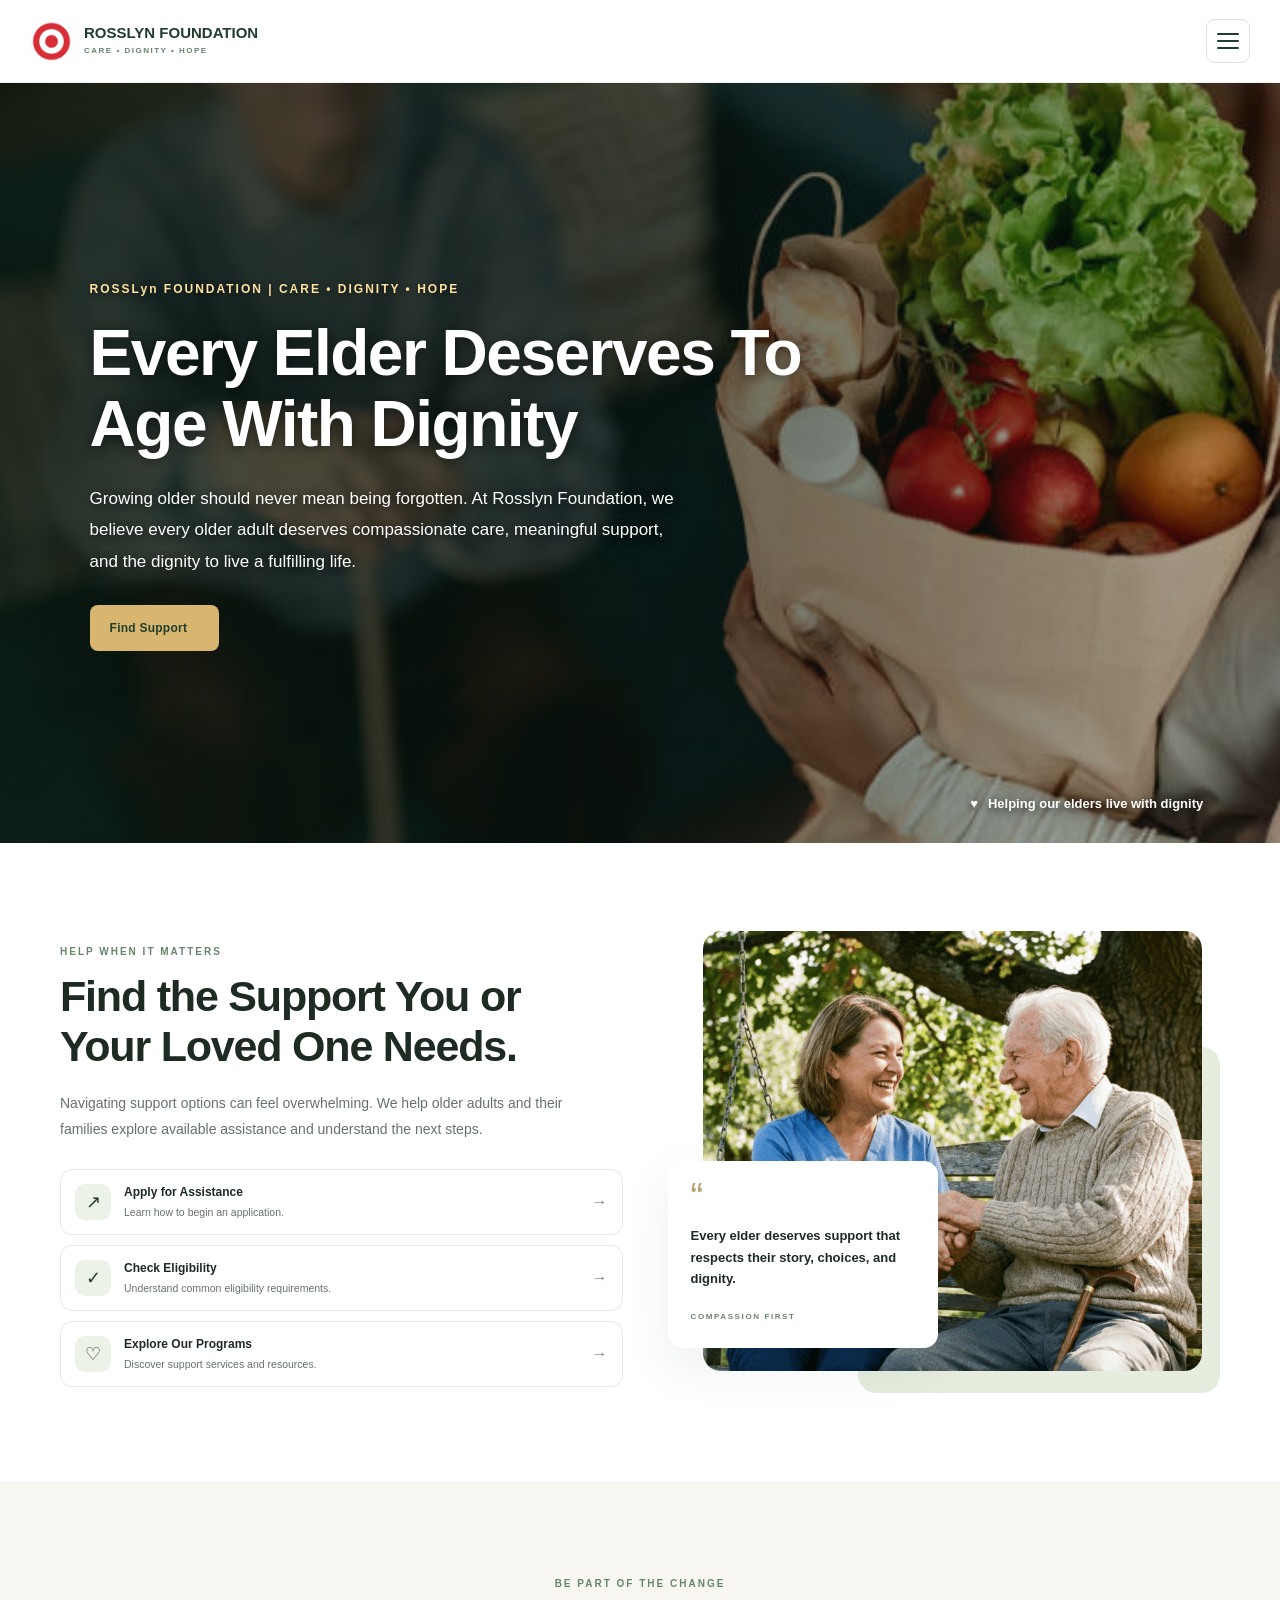
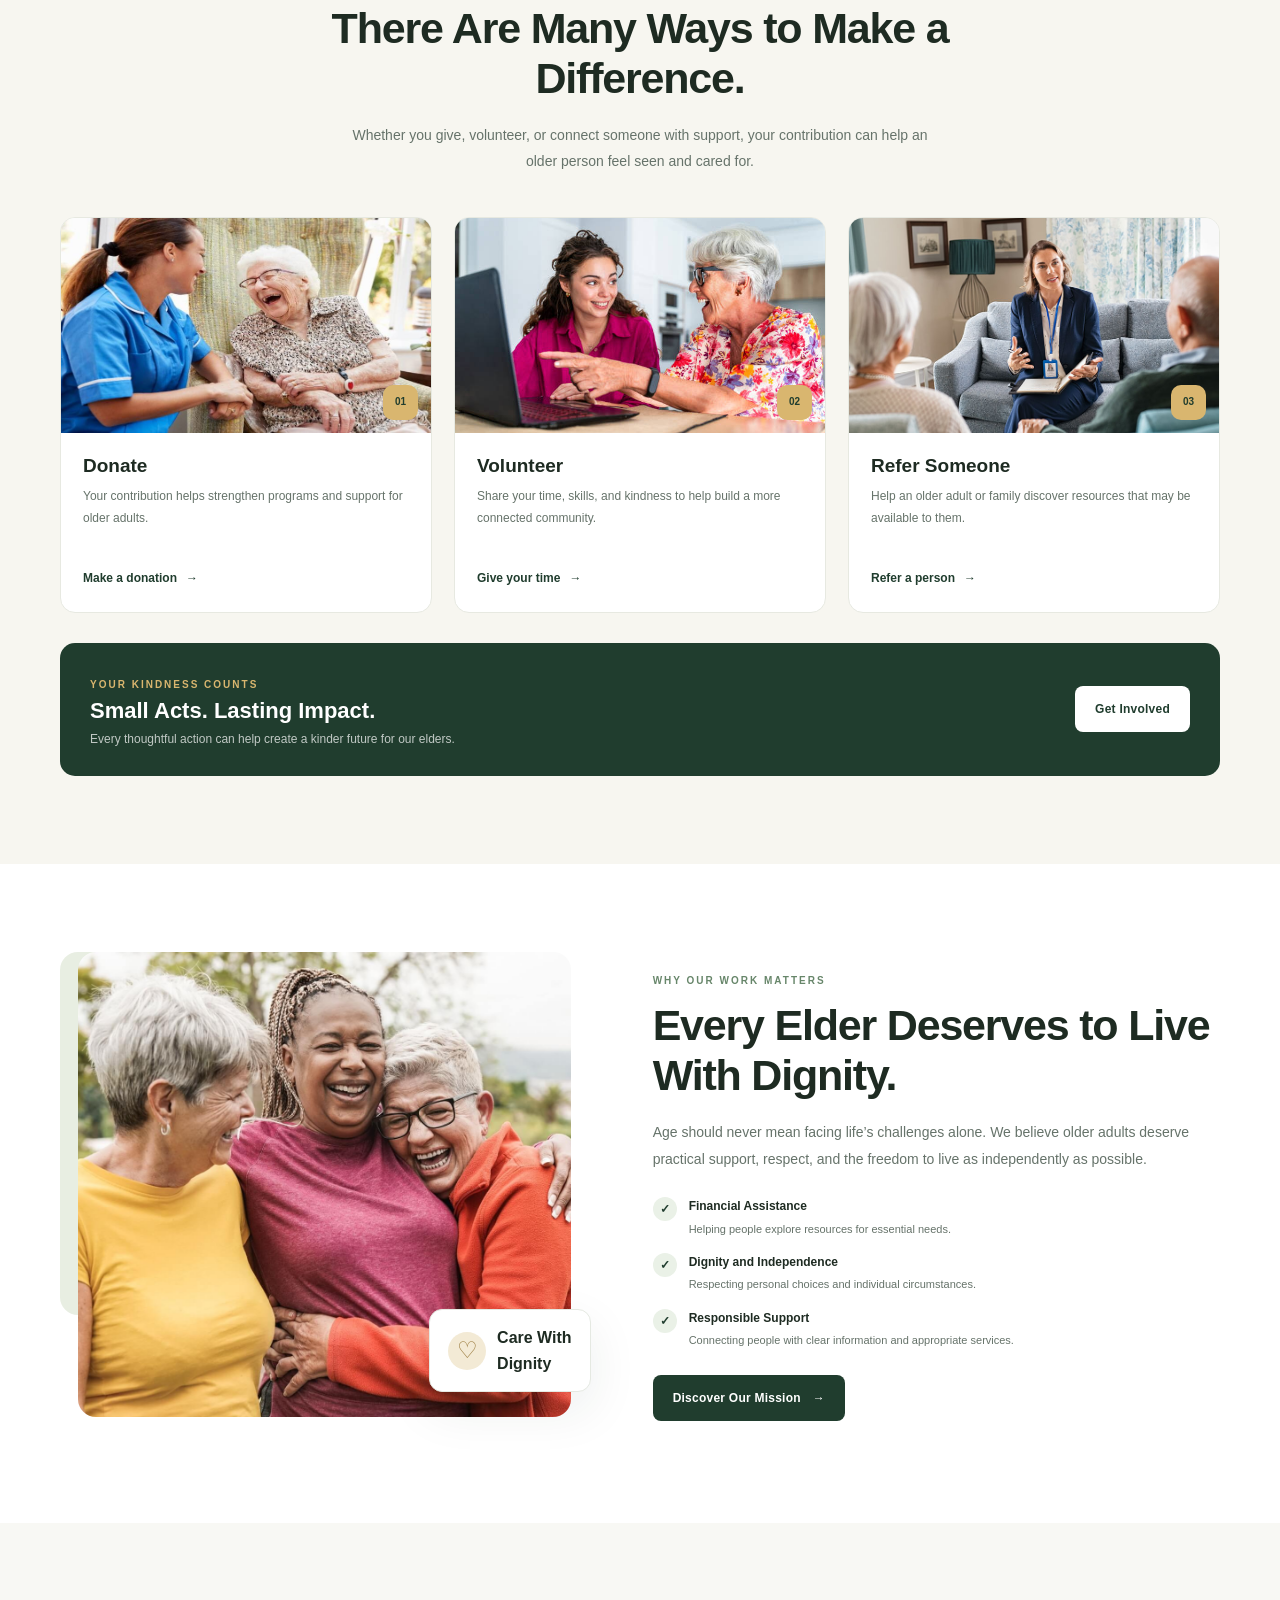
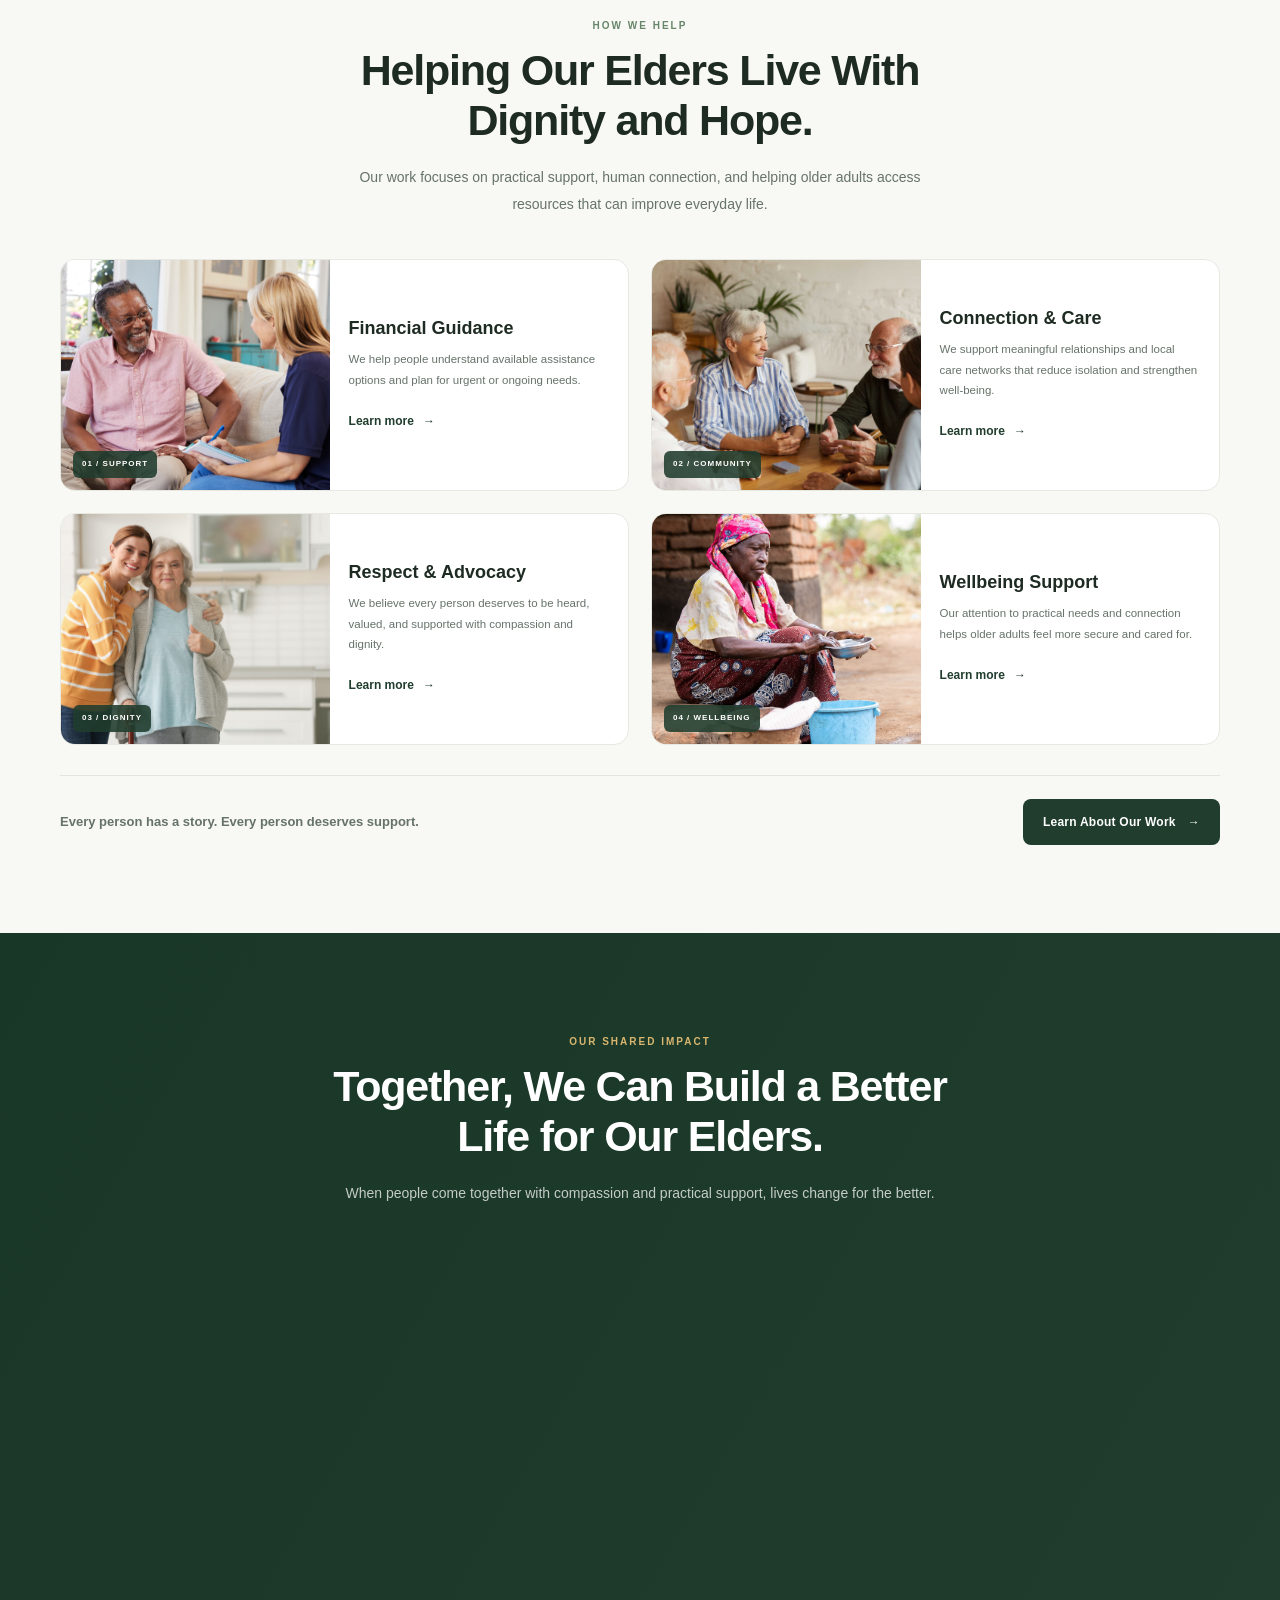
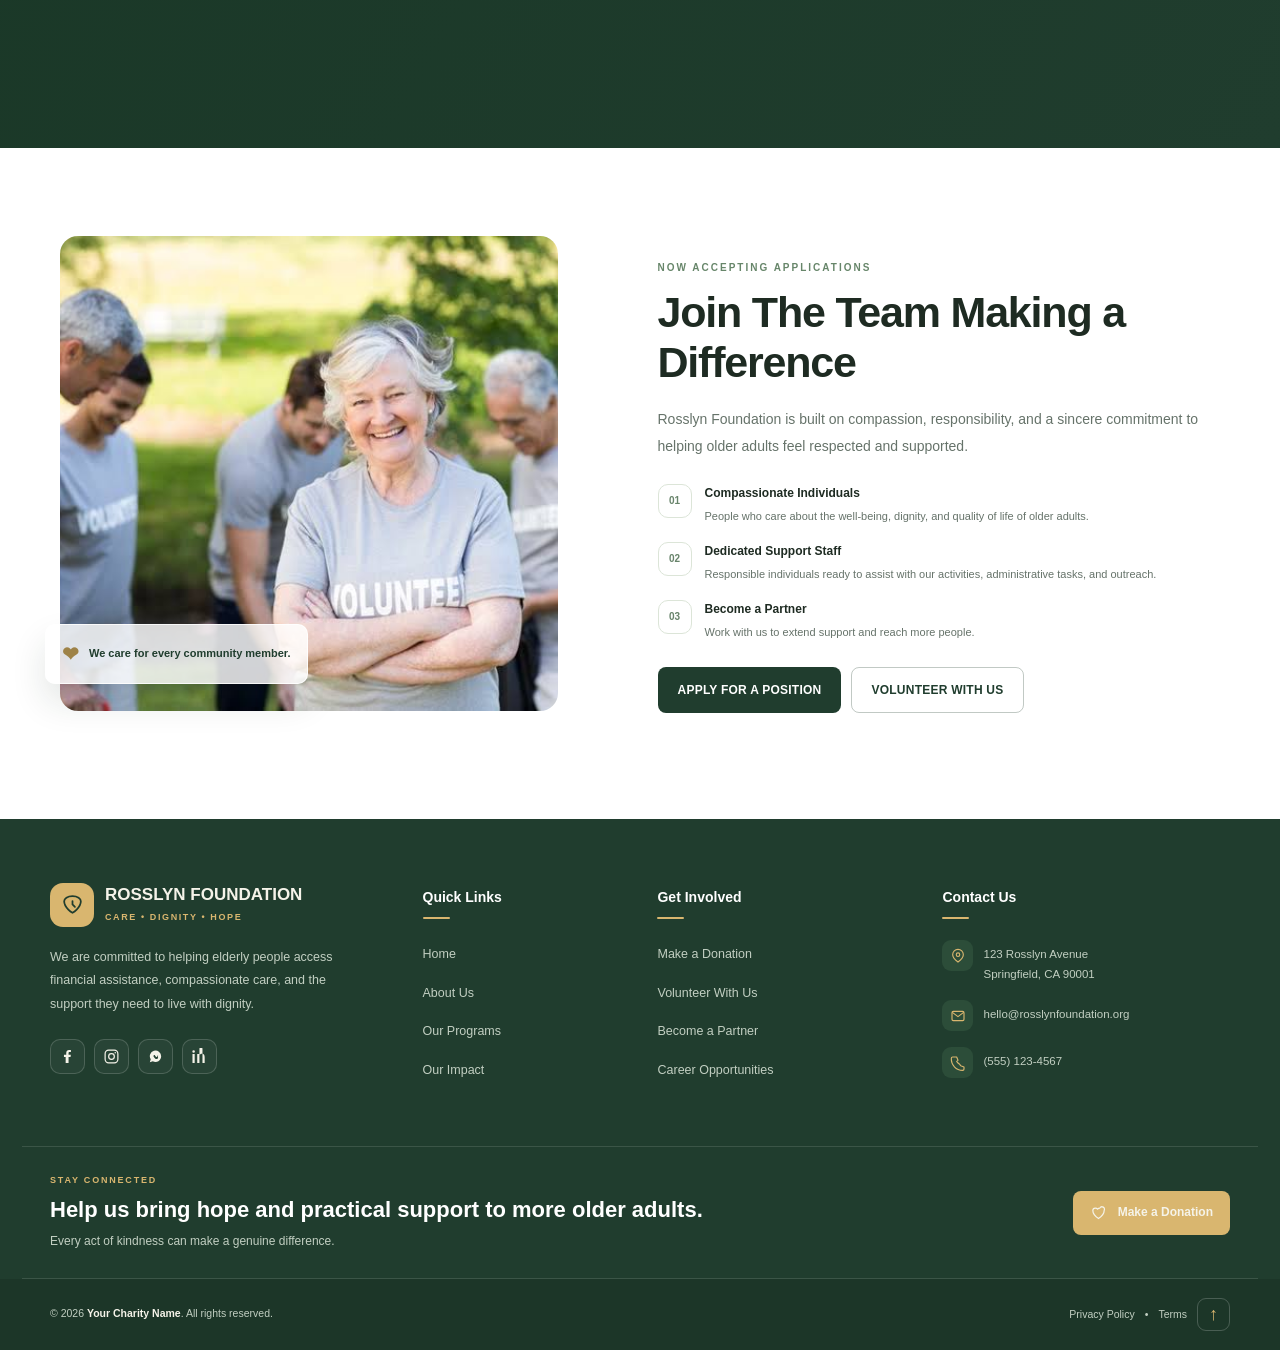
==== index.html @ 2c48cc0c "Fix typo in link to index.html" ====
<!DOCTYPE html>
<html lang="en">
  <head>
    <meta charset="UTF-8" />
    <meta name="viewport" content="width=device-width, initial-scale=1.0" />
    <meta name="description" content="Supporting older adults with financial assistance, compassionate care, and community support." />
    <meta name="theme-color" content="#203d2e" />
    <link rel="stylesheet" href="style.css" />
    <script src="script.js" defer></script>
    <title>Rosslyn Foundation</title>
  </head>
  <body>
    <header class="site-header" id="top">
      <div class="header-top">
        <a class="site-logo" href="#home" data-site-view="home" aria-label="Rosslyn Foundation home">
          <img src="logo.png" alt="" width="46" height="46" />
          <span><strong>ROSSLYN FOUNDATION</strong><small>CARE • DIGNITY • HOPE</small></span>
        </a>

        <button class="menu-toggle" type="button" aria-expanded="false" aria-controls="navigationMenu" aria-label="Open navigation menu">
          <span></span>
          <span></span>
          <span></span>
        </button>

        <nav class="site-nav" id="navigationMenu" aria-label="Main navigation">
          <a href="index.html" data-site-view="home">Home</a>
          <a href="about.html" data-site-view="about">About</a>
          <a href="/programs">Programs</a>
          <a href="/contact">Contact</a>
          <div class="nav-actions">
            <a class="button button--outline" href="/donate.html">Donate</a>
            <a class="button button--primary" href="position.html">APPLY NOW</a>
          </div>
        </nav>
      </div>
    </header>

    <main>
      <div class="site-view site-home-view is-visible" id="home-view">
        <section class="hero" id="home" aria-labelledby="hero-title">
          <div class="hero__overlay"></div>
          <div class="hero__content reveal">
            <span class="eyebrow">ROSSLyn FOUNDATION | CARE • DIGNITY • HOPE</span>
            <h1 id="hero-title">Every Elder Deserves To Age With Dignity</h1>
            <p>
              Growing older should never mean being forgotten. At Rosslyn Foundation,
              we believe every older adult deserves compassionate care, meaningful support,
              and the dignity to live a fulfilling life.
            </p>
            <a class="button button--gold" href="findsupport.html">Find Support <span aria-hidden="true"></span></a>
          </div>
          <div class="hero__note"><span class="hero__note-mark" aria-hidden="true">♥</span><span>Helping our elders live with dignity</span></div>
        </section>

        <section class="assistance-section section-pad" id="find-assistance">
          <div class="section-container assistance-grid">
            <div class="assistance-copy reveal">
              <span class="eyebrow eyebrow--green">HELP WHEN IT MATTERS</span>
              <h2>Find the Support You or Your Loved One Needs.</h2>
              <p class="section-lead">
                Navigating support options can feel overwhelming. We help older adults and
                their families explore available assistance and understand the next steps.
              </p>
              <div class="assistance-links">
                <a href="/apply"><span class="link-icon" aria-hidden="true">↗</span><span><strong>Apply for Assistance</strong><small>Learn how to begin an application.</small></span><span class="link-arrow" aria-hidden="true">→</span></a>
                <a href="/eligibility"><span class="link-icon" aria-hidden="true">✓</span><span><strong>Check Eligibility</strong><small>Understand common eligibility requirements.</small></span><span class="link-arrow" aria-hidden="true">→</span></a>
                <a href="/programs"><span class="link-icon" aria-hidden="true">♡</span><span><strong>Explore Our Programs</strong><small>Discover support services and resources.</small></span><span class="link-arrow" aria-hidden="true">→</span></a>
              </div>
            </div>
            <div class="assistance-visual reveal">
              <img src="elderly-person.jpg" alt="An older adult sitting comfortably in a welcoming setting" loading="lazy" />
              <div class="quote-card"><span class="quote-mark" aria-hidden="true">“</span><p>Every elder deserves support that respects their story, choices, and dignity.</p><span class="quote-card__label">COMPASSION FIRST</span></div>
              <span class="visual-decoration" aria-hidden="true"></span>
            </div>
          </div>
        </section>

        <section class="difference-section section-pad" id="make-a-difference">
          <div class="section-container">
            <div class="section-heading reveal">
              <span class="eyebrow eyebrow--green">BE PART OF THE CHANGE</span>
              <h2>There Are Many Ways to Make a Difference.</h2>
              <p>Whether you give, volunteer, or connect someone with support, your contribution can help an older person feel seen and cared for.</p>
            </div>

            <div class="difference-grid">
              <article class="difference-card reveal">
                <a class="difference-card__image" href="/donate"><img src="donate-elderly.jpg" alt="A caring interaction with an older adult" loading="lazy" /><span class="card-number">01</span></a>
                <div class="difference-card__body">
                  <h3>Donate</h3>
                  <p>Your contribution helps strengthen programs and support for older adults.</p>
                  <a class="text-link" href="/donate">Make a donation <span aria-hidden="true">→</span></a>
                </div>
              </article>

              <article class="difference-card reveal">
                <a class="difference-card__image" href="/volunteer"><img src="volunteer-elderly.jpg" alt="A volunteer spending time with an older adult" loading="lazy" /><span class="card-number">02</span></a>
                <div class="difference-card__body">
                  <h3>Volunteer</h3>
                  <p>Share your time, skills, and kindness to help build a more connected community.</p>
                  <a class="text-link" href="/volunteer">Give your time <span aria-hidden="true">→</span></a>
                </div>
              </article>

              <article class="difference-card reveal">
                <a class="difference-card__image" href="/refer"><img src="refer-elderly.jpg" alt="An older adult speaking with a support worker" loading="lazy" /><span class="card-number">03</span></a>
                <div class="difference-card__body">
                  <h3>Refer Someone</h3>
                  <p>Help an older adult or family discover resources that may be available to them.</p>
                  <a class="text-link" href="/refer">Refer a person <span aria-hidden="true">→</span></a>
                </div>
              </article>
            </div>

            <div class="difference-callout reveal">
              <div>
                <span class="eyebrow">YOUR KINDNESS COUNTS</span>
                <h3>Small Acts. Lasting Impact.</h3>
                <p>Every thoughtful action can help create a kinder future for our elders.</p>
              </div>
              <a class="button button--light" href="volunteer.html">Get Involved</a>
            </div>
          </div>
        </section>

        <section class="elderly-mission section-pad" id="why-we-matter">
          <div class="section-container mission-grid">
            <div class="mission-visual reveal">
              <img src="elderly-mission.jpg" alt="An older adult enjoying a moment of connection" loading="lazy" />
              <div class="mission-badge"><span aria-hidden="true">♡</span><strong>Care With<br />Dignity</strong></div>
            </div>
            <div class="mission-copy reveal">
              <span class="eyebrow eyebrow--green">WHY OUR WORK MATTERS</span>
              <h2>Every Elder Deserves to Live With Dignity.</h2>
              <p class="section-lead">
                Age should never mean facing life’s challenges alone. We believe older adults
                deserve practical support, respect, and the freedom to live as independently as possible.
              </p>
              <div class="mission-points">
                <div><span class="point-check" aria-hidden="true">✓</span><p><strong>Financial Assistance</strong><small>Helping people explore resources for essential needs.</small></p></div>
                <div><span class="point-check" aria-hidden="true">✓</span><p><strong>Dignity and Independence</strong><small>Respecting personal choices and individual circumstances.</small></p></div>
                <div><span class="point-check" aria-hidden="true">✓</span><p><strong>Responsible Support</strong><small>Connecting people with clear information and appropriate services.</small></p></div>
              </div>
              <a class="button button--primary" href="#about" data-site-view="about">Discover Our Mission <span aria-hidden="true">→</span></a>
            </div>
          </div>
        </section>

        <section class="elderly-work-section section-pad" id="our-services">
          <div class="section-container">
            <div class="section-heading reveal">
              <span class="eyebrow eyebrow--green">HOW WE HELP</span>
              <h2>Helping Our Elders Live With Dignity and Hope.</h2>
              <p>Our work focuses on practical support, human connection, and helping older adults access resources that can improve everyday life.</p>
            </div>

            <div class="work-grid">
              <article class="work-card reveal">
                <div class="work-card__image"><img src="elderly-financial-support.jpg" alt="Support worker discussing resources with an older adult" loading="lazy" /><span>01 / SUPPORT</span></div>
                <div class="work-card__body">
                  <h3>Financial Guidance</h3>
                  <p>We help people understand available assistance options and plan for urgent or ongoing needs.</p>
                  <a class="text-link" href="findsupport.html">Learn more <span aria-hidden="true">→</span></a>
                </div>
              </article>

              <article class="work-card reveal">
                <div class="work-card__image"><img src="elderly-community-support.jpg" alt="Older adults connecting with their community" loading="lazy" /><span>02 / COMMUNITY</span></div>
                <div class="work-card__body">
                  <h3>Connection &amp; Care</h3>
                  <p>We support meaningful relationships and local care networks that reduce isolation and strengthen well-being.</p>
                  <a class="text-link" href="#about" data-site-view="about">Learn more <span aria-hidden="true">→</span></a>
                </div>
              </article>

              <article class="work-card reveal">
                <div class="work-card__image"><img src="elderly-dignity.jpg" alt="An older adult being treated with care and respect" loading="lazy" /><span>03 / DIGNITY</span></div>
                <div class="work-card__body">
                  <h3>Respect &amp; Advocacy</h3>
                  <p>We believe every person deserves to be heard, valued, and supported with compassion and dignity.</p>
                  <a class="text-link" href="#about" data-site-view="about">Learn more <span aria-hidden="true">→</span></a>
                </div>
              </article>

              <article class="work-card reveal">
                <div class="work-card__image"><img src="elderly-wellbeing.jpg" alt="A caring wellbeing visit with an older adult" loading="lazy" /><span>04 / WELLBEING</span></div>
                <div class="work-card__body">
                  <h3>Wellbeing Support</h3>
                  <p>Our attention to practical needs and connection helps older adults feel more secure and cared for.</p>
                  <a class="text-link" href="findsupport.html">Learn more <span aria-hidden="true">→</span></a>
                </div>
              </article>
            </div>

            <div class="work-footer reveal">
              <p>Every person has a story. Every person deserves support.</p>
              <a class="button button--primary" href="#about" data-site-view="about">Learn About Our Work <span aria-hidden="true">→</span></a>
            </div>
          </div>
        </section>

        <section class="elderly-impact-section" id="our-impact">
          <div class="impact-background" aria-hidden="true"></div>
          <div class="section-container impact-container">
            <div class="section-heading section-heading--light reveal">
              <span class="eyebrow">OUR SHARED IMPACT</span>
              <h2>Together, We Can Build a Better Life for Our Elders.</h2>
              <p>When people come together with compassion and practical support, lives change for the better.</p>
            </div>

            <div class="impact-feature reveal">
              <img src="elderly-impact.jpg" alt="Community members sharing a positive moment with older adults" loading="lazy" />
              <div class="impact-feature__caption"><span>OUR MISSION</span><h3>Helping people feel seen, supported, and cared for.</h3></div>
            </div>

            <div class="impact-stats">
              <article class="impact-stat reveal"><span class="impact-stat__icon" aria-hidden="true">♡</span><strong class="impact-counter" data-target="3000">3000</strong><span>Older Adults Supported</span></article>
              <article class="impact-stat reveal"><span class="impact-stat__icon" aria-hidden="true">⌂</span><strong class="impact-counter" data-target="600">600+</strong><span>Support Connections</span></article>
              <article class="impact-stat reveal"><span class="impact-stat__icon" aria-hidden="true">✳</span><strong class="impact-counter" data-target="100">100</strong><span>Community Volunteers</span></article>
              <article class="impact-stat reveal"><span class="impact-stat__icon" aria-hidden="true">♡</span><strong class="impact-counter" data-target="1000000">$1M+</strong><span>Money Spent</span></article>
            </div>
          </div>
        </section>

        <section class="elderly-join section-pad" id="join-us">
          <div class="section-container join-grid">
            <div class="join-visual reveal">
              <img src="elderly-volunteer-community.jpg" alt="Volunteers spending meaningful time with older community members" loading="lazy" />
              <div class="join-image-caption"><span aria-hidden="true">❤</span>We care for every community member.</div>
            </div>
            <div class="join-content reveal">
              <span class="eyebrow eyebrow--green">NOW ACCEPTING APPLICATIONS</span>
              <h2>Join The Team Making a Difference</h2>
              <p class="section-lead">
                Rosslyn Foundation is built on compassion, responsibility, and a sincere commitment to helping older adults feel respected and supported.
              </p>
              <div class="join-ways">
                <div class="join-way"><span aria-hidden="true">01</span><p><strong>Compassionate Individuals</strong><small>People who care about the well-being, dignity, and quality of life of older adults.</small></p></div>
                <div class="join-way"><span aria-hidden="true">02</span><p><strong>Dedicated Support Staff</strong><small>Responsible individuals ready to assist with our activities, administrative tasks, and outreach.</small></p></div>
                <div class="join-way"><span aria-hidden="true">03</span><p><strong>Become a Partner</strong><small>Work with us to extend support and reach more people.</small></p></div>
              </div>
              <div class="join-actions">
                <a class="button button--primary" href="position.html">APPLY FOR A POSITION</a>
                <a class="button button--outline" href="/volunteer">VOLUNTEER WITH US</a>
              </div>
            </div>
          </div>
        </section>
      </div>

      <div class="site-view site-about-view" id="about-view" hidden>
        <div class="rosslyn-about" id="about-page-content">
          <section class="hero">
            <div class="hero-bg" aria-hidden="true"></div>
            <div class="wrap hero-grid">
              <div class="hero-content">
                <span class="eyebrow">About Rosslyn Foundation</span>
                <h1>Building a community where everyone can live with dignity.</h1>
                <p class="hero-copy">We believe everyone deserves to feel valued, supported, and cared for, regardless of their circumstances. Through compassionate assistance and community support, we aim to create a safer, kinder environment for older adults and families navigating challenging times.</p>
                <div class="actions">
                  <a class="btn primary" href="#about-mission" data-about-scroll>Discover our mission <span>→</span></a>
                  <a class="btn secondary" href="#about-what-we-do" data-about-scroll>What we do</a>
                </div>
              </div>
            </div>
          </section>

          <section class="section" id="about-mission">
            <div class="wrap">
              <div class="promise">
                <div>
                  <span class="eyebrow">Our promise</span>
                  <h2>Compassion in action. Dignity for everyone.</h2>
                </div>
                <p>Our work goes beyond meeting immediate needs. We aim to help people feel seen, heard, and respected while connecting them with appropriate resources and meaningful community support. We approach each request with empathy, fairness, and a genuine commitment to preserving dignity.</p>
              </div>
            </div>
          </section>

          <section class="section soft" id="about-what-we-do">
            <div class="wrap">
              <div class="section-head">
                <span class="eyebrow">What we do</span>
                <h2>Practical support for life’s challenges.</h2>
                <p>We focus on helping people navigate difficult circumstances, access essential resources, and connect with compassionate support when they need it most.</p>
              </div>
              <div class="cards">
                <article class="card"><div class="icon">⌂</div><h3>Essential Needs Assistance</h3><p>We aim to help eligible individuals access essential supplies and basic necessities during difficult times.</p></article>
                <article class="card"><div class="icon">♡</div><h3>Care and Well-being</h3><p>We recognise the challenges associated with ageing, isolation, and difficult living circumstances, and seek to respond with care.</p></article>
                <article class="card"><div class="icon">₦</div><h3>Financial Hardship</h3><p>Through available programmes and resources, we aim to support eligible people experiencing financial difficulty.</p></article>
                <article class="card"><div class="icon">♧</div><h3>Companionship and Community</h3><p>We value connection and inclusion, and aim to encourage companionship and community participation for those who need it.</p></article>
                <article class="card"><div class="icon">⌕</div><h3>Guidance and Resources</h3><p>We help people explore available support options and identify resources that may better match their circumstances.</p></article>
                <article class="card"><div class="icon">✓</div><h3>Volunteers and Partnerships</h3><p>We welcome opportunities to work with volunteers and responsible partners who share our commitment to care and dignity.</p></article>
              </div>
            </div>
          </section>

          <section class="section">
            <div class="wrap">
              <div class="section-head">
                <span class="eyebrow">Our approach</span>
                <h2>Understand needs. Respond with care.</h2>
                <p>Every person’s circumstances are different. We believe support should begin with listening, respect, and clear communication.</p>
              </div>
              <div class="steps">
                <div class="step"><span class="num">01 / LISTEN</span><h3>Start with understanding</h3><p>We seek to understand each person’s situation without judgment and treat every request with consideration.</p></div>
                <div class="step"><span class="num">02 / RESPOND</span><h3>Assess needs fairly</h3><p>We aim to direct available resources responsibly and assess requests against relevant programme requirements.</p></div>
                <div class="step"><span class="num">03 / CONNECT</span><h3>Build useful connections</h3><p>Where appropriate, we help people explore resources, services, and community connections that may be beneficial.</p></div>
              </div>
            </div>
          </section>

          <section class="section soft">
            <div class="wrap">
              <div class="section-head">
                <span class="eyebrow">What guides us</span>
                <h2>The values behind our work.</h2>
                <p>These principles shape how we aim to serve individuals, work with communities, and maintain trust.</p>
              </div>
              <div class="values">
                <div class="value"><span class="dot"></span><div><h3>Compassion</h3><p>We approach people with empathy, kindness, and understanding.</p></div></div>
                <div class="value"><span class="dot"></span><div><h3>Dignity</h3><p>We believe every person deserves respect, whatever their circumstances.</p></div></div>
                <div class="value"><span class="dot"></span><div><h3>Integrity</h3><p>We value honesty, transparency, and responsible stewardship.</p></div></div>
                <div class="value"><span class="dot"></span><div><h3>Inclusion</h3><p>We seek to make people feel welcomed, respected, and considered.</p></div></div>
                <div class="value"><span class="dot"></span><div><h3>Community</h3><p>We believe people can achieve more when they support one another.</p></div></div>
                <div class="value"><span class="dot"></span><div><h3>Responsibility</h3><p>We aim to use resources thoughtfully and assess requests fairly.</p></div></div>
              </div>
            </div>
          </section>

          <section class="section">
            <div class="wrap people">
              <div class="people-art"><div class="quote">“Every person has a story. Every person deserves to be treated with care.”<strong>People are at the heart of our mission.</strong></div></div>
              <div class="people-copy"><span class="eyebrow">People first</span><h2>Every person has a story.</h2><p>Behind every request for support is a person with experiences, aspirations, challenges, and hopes. We strive to respond with respect and practical empathy, recognising that each person deserves to be treated with care.</p></div>
            </div>
          </section>

          <section class="section soft">
            <div class="wrap commit">
              <div><span class="eyebrow">Our commitment</span><h2>Support built on trust and respect.</h2></div>
              <div><p class="muted">We aim to approach support requests with fairness, care, and respect for privacy. Information submitted through our website should be handled responsibly and used for appropriate support and programme-related communication only.</p></div>
            </div>
          </section>

          <section class="final">
            <div class="wrap">
              <div class="final-box">
                <div>
                  <span class="eyebrow">Be part of the difference</span>
                  <h2>There is a place for you in our community.</h2>
                  <p>Whether you need assistance, want to volunteer, or would like to explore a partnership, we welcome the opportunity to connect.</p>
                </div>
                <div class="actions">
                  <a class="btn primary" href="findsupport.html">Find Support →</a>
                  <a class="btn secondary" href="volunteer.html">Become a Volunteer</a>
                </div>
              </div>
            </div>
          </section>
        </div>
      </div>
    </main>

    <footer class="elderly-footer" id="site-footer">
      <div class="elderly-footer__main">
        <div class="elderly-footer__container">
          <div class="elderly-footer__brand">
            <a href="#home" class="elderly-footer__logo" data-site-view="home" aria-label="Go to homepage">
              <span class="elderly-footer__logo-icon" aria-hidden="true">
                <svg viewBox="0 0 24 24" fill="none"><path d="M12 20s-8-4.8-8-11.1C4 6.5 7.1 4 12 4s8 2.5 8 4.9C20 15.2 12 20 12 20Z" stroke="currentColor" stroke-width="1.7" stroke-linecap="round" stroke-linejoin="round" /><path d="M12 8.7V12l2.3 2.3" stroke="currentColor" stroke-width="1.7" stroke-linecap="round" /></svg>
              </span>
              <span class="elderly-footer__logo-text"><strong>ROSSLYN FOUNDATION</strong><small>CARE • DIGNITY • HOPE</small></span>
            </a>
            <p class="elderly-footer__description">We are committed to helping elderly people access financial assistance, compassionate care, and the support they need to live with dignity.</p>
            <div class="elderly-footer__socials" aria-label="Social media">
              <a href="#" class="elderly-footer__social" aria-label="Facebook" title="Facebook"><svg viewBox="0 0 24 24" fill="currentColor" aria-hidden="true"><path d="M13.5 21v-8.2h2.8l.4-3.2h-3.2V7.3c0-.9.3-1.5 1.6-1.5h1.7V2.8c-.3 0-1.3-.1-2.5-.1-2.4 0-4.1 1.5-4.1 4.3v2.5H7v3.2h2.4V21h4.1Z" /></svg></a>
              <a href="#" class="elderly-footer__social" aria-label="Instagram" title="Instagram"><svg viewBox="0 0 24 24" fill="none" aria-hidden="true"><rect x="3" y="3" width="18" height="18" rx="5" stroke="currentColor" stroke-width="1.7" /><circle cx="12" cy="12" r="4" stroke="currentColor" stroke-width="1.7" /><circle cx="17.3" cy="6.7" r="1.1" fill="currentColor" /></svg></a>
              <a href="#" class="elderly-footer__social" aria-label="WhatsApp" title="WhatsApp"><svg viewBox="0 0 24 24" fill="none" aria-hidden="true"><path d="M20 11.7a8 8 0 0 1-11.8 7L4 20l1.3-4A8 8 0 1 1 20 11.7Zm-4.3-1.1c-.2-.1-.4-.1-.7.1l-.4.5a.7.7 0 0 1-.1.7c-.1.2-.5.6-.7.8-.2.1-.5.2-.7 0-.5-.3-1.1-.8-1.4-1.4-.3-.5-.5-1.1-.6-1.3-.1-.2-.3-.2-.6-.1l-.8.4a1 1 0 0 0-.5.7c-.1.5.2 1.4.8 2.2.7 1 .9 1.3 1.7 1.8.8.5 1.8.6 2.4.5.6-.1 1.2-.7 1.4-1.4.2-.7.2-1.6-.1-2.2Z" fill="currentColor" /></svg></a>
              <a href="#" class="elderly-footer__social" aria-label="X" title="X"><svg viewBox="0 0 24 24" fill="currentColor" aria-hidden="true"><path d="M5.2 8.5H2.1V21h3.1V8.5ZM3.7 3A1.8 1.8 0 1 0 3.7 6.6 1.8 1.8 0 0 0 3.7 3Zm5.6 5.5h3V9.6c.4-.7 1.3-1.6 3.1-1.6 3.3 0 3.9 2.2 3.9 5V21h-3.1v-19.2c0-1.4-.1-3.2-2-3.2-2 0-2.3 1.6-2.3 3.1V21h-3.1V8.5Z" /></svg></a>
            </div>
          </div>

          <div class="elderly-footer__column">
            <h3>Quick Links</h3>
            <ul>
              <li><a href="index.html" data-site-view="home">Home</a></li>
              <li><a href="about.html" data-site-view="about">About Us</a></li>
              <li><a href="/programs">Our Programs</a></li>
              <li><a href="/our-impact">Our Impact</a></li>
            </ul>
          </div>

          <div class="elderly-footer__column">
            <h3>Get Involved</h3>
            <ul>
              <li><a href="/donate">Make a Donation</a></li>
              <li><a href="/volunteer">Volunteer With Us</a></li>
              <li><a href="/partner">Become a Partner</a></li>
              <li><a href="/careers">Career Opportunities</a></li>
            </ul>
          </div>

          <div class="elderly-footer__column elderly-footer__contact">
            <h3>Contact Us</h3>
            <div class="elderly-footer__contact-item"><span class="elderly-footer__contact-icon" aria-hidden="true"><svg viewBox="0 0 24 24" fill="none"><path d="M20 10c0 5-8 11-8 11S4 15 4 10a8 8 0 1 1 16 0Z" stroke="currentColor" stroke-width="1.7" /><circle cx="12" cy="10" r="2.6" stroke="currentColor" stroke-width="1.7" /></svg></span><p>123 Rosslyn Avenue<br />Springfield, CA 90001</p></div>
            <div class="elderly-footer__contact-item"><span class="elderly-footer__contact-icon" aria-hidden="true"><svg viewBox="0 0 24 24" fill="none"><rect x="3" y="5" width="18" height="14" rx="2" stroke="currentColor" stroke-width="1.7" /><path d="m4 7 8 6 8-6" stroke="currentColor" stroke-width="1.7" stroke-linecap="round" stroke-linejoin="round" /></svg></span><a href="mailto:hello@rosslynfoundation.org">hello@rosslynfoundation.org</a></div>
            <div class="elderly-footer__contact-item"><span class="elderly-footer__contact-icon" aria-hidden="true"><svg viewBox="0 0 24 24" fill="none"><path d="M7 3h3l2 5-2 1.5a15 15 0 0 0 4.5 4.5L16 16l5 2v3c0 1.1-.9 2-2 2A17 17 0 0 1 2 5c0-1.1.9-2 2-2Z" stroke="currentColor" stroke-width="1.7" stroke-linecap="round" stroke-linejoin="round" /></svg></span><a href="tel:+15551234567">(555) 123-4567</a></div>
          </div>
        </div>
      </div>

      <div class="elderly-footer__cta">
        <div class="elderly-footer__cta-inner">
          <div class="elderly-footer__cta-text">
            <span class="elderly-footer__cta-label">STAY CONNECTED</span>
            <h3>Help us bring hope and practical support to more older adults.</h3>
            <p>Every act of kindness can make a genuine difference.</p>
          </div>
          <a class="elderly-footer__donate-btn" href="/donate"><svg viewBox="0 0 24 24" fill="none" aria-hidden="true"><path d="M12 20.5S4 15.3 4 9.2A3.5 3.5 0 0 1 7.5 5.7c1.3 0 2.5.6 3.2 1.6.7-1 1.9-1.6 3.2-1.6A3.5 3.5 0 0 1 20 9.2c0 6.1-8 11.3-8 11.3Z" stroke="currentColor" stroke-width="1.7" stroke-linejoin="round" /></svg>Make a Donation</a>
        </div>
      </div>

      <div class="elderly-footer__bottom">
        <div class="elderly-footer__bottom-inner">
          <p>&copy; <span id="elderly-footer-year"></span> <span class="elderly-footer__copyright-name">Your Charity Name</span>. All rights reserved.</p>
          <div class="elderly-footer__legal">
            <a href="/privacy">Privacy Policy</a>
            <span>•</span>
            <a href="/terms">Terms</a>
            <a href="#top" class="elderly-footer__back-top" aria-label="Back to top">↑</a>
          </div>
        </div>
      </div>
    </footer>
  </body>
</html>
---- style.css ----
/* =========================================================
   ELDERLY SUPPORT WEBSITE
   Main stylesheet — css/style.css
   ========================================================= */
:root{--green:#203d2e;--green-2:#2c4d39;--green-3:#3c6549;--gold:#d9b66f;--cream:#f7f6f0;--ink:#1e2b22;--muted:#66736a;--white:#fff;--line:#e5e9e2;--radius:18px;--shadow:0 18px 50px rgba(24,50,34,.08)}
*{box-sizing:border-box}
html{scroll-behavior:smooth;scroll-padding-top:88px}
body{margin:0;color:var(--ink);background:#fff;font-family:Arial,Helvetica,sans-serif;line-height:1.6;-webkit-font-smoothing:antialiased}
img{display:block;max-width:100%}
a{color:inherit;text-decoration:none}
button,a{-webkit-tap-highlight-color:transparent}
button{font:inherit}
.section-container{width:min(1160px,calc(100% - 44px));margin-inline:auto}
.section-pad{padding:88px 0}
.eyebrow{display:inline-block;margin-bottom:13px;color:var(--gold);font-size:10px;font-weight:800;letter-spacing:2px;line-height:1.5}
.eyebrow--green{color:#67866a}
h1,h2,h3,p{overflow-wrap:break-word}
h1,h2,h3{line-height:1.16}
h2{margin:0 0 18px;font-size:clamp(28px,3.5vw,43px);letter-spacing:-1.2px;font-weight:750}
p{margin-top:0}
.section-lead{color:var(--muted);font-size:14px;line-height:1.9}
.section-heading{max-width:690px;margin:0 auto 42px;text-align:center}
.section-heading>p{max-width:610px;margin:0 auto;color:var(--muted);font-size:14px;line-height:1.9}
.button{display:inline-flex;align-items:center;justify-content:center;gap:12px;min-height:46px;padding:12px 19px;border:1px solid transparent;border-radius:8px;font-size:12px;font-weight:800;line-height:1.2;letter-spacing:.02em;transition:transform .2s ease,background-color .2s ease,border-color .2s ease,color .2s ease}
.button:hover{transform:translateY(-2px)}
.button--primary{background:var(--green);color:#fff}
.button--primary:hover{background:var(--green-2)}
.button--outline{border-color:rgba(32,61,46,.28);color:var(--green);background:transparent}
.button--outline:hover{border-color:var(--green);background:rgba(32,61,46,.05)}
.button--gold{background:var(--gold);color:var(--green)}
.button--gold:hover{background:#e7ca8c}
.button--light{background:#fff;color:var(--green)}
.button--light:hover{background:#f2ead8}
.text-link{display:inline-flex;align-items:center;gap:9px;color:var(--green);font-size:12px;font-weight:800}
.text-link span{transition:transform .2s ease}
.text-link:hover span{transform:translateX(4px)}
.reveal{opacity:0;transform:translateY(20px);transition:opacity .65s ease,transform .65s ease}
.reveal.is-visible{opacity:1;transform:translateY(0)}

.site-home-view,
.site-about-view{display:none}
.site-home-view.is-visible,
.site-about-view.is-visible{display:block}

.site-about-view{background:#fff}
.site-about-view .rosslyn-about{background:#fff}
.site-about-view .rosslyn-about .hero{position:relative;isolation:isolate;display:flex;align-items:center;min-height:560px;padding:84px 0;overflow:hidden;background:var(--cream)}
.site-about-view .rosslyn-about .hero-bg{position:absolute;inset:0;z-index:-2;background-image:linear-gradient(90deg,rgba(18,43,29,.91) 0%,rgba(24,55,38,.78) 48%,rgba(24,55,38,.28) 100%),url('hero-elderly.jpg');background-size:cover;background-position:center;background-repeat:no-repeat}
.site-about-view .rosslyn-about .hero-grid{display:grid;grid-template-columns:minmax(0,1fr);gap:0;align-items:center}
.site-about-view .rosslyn-about .hero-content{max-width:760px;padding:24px 0;color:#fff}
.site-about-view .rosslyn-about .hero .eyebrow{color:#e0eadc}
.site-about-view .rosslyn-about .hero h1{color:#fff;max-width:760px}
.site-about-view .rosslyn-about .hero-copy{color:#f0f4ef;max-width:660px}
.site-about-view .rosslyn-about .hero .secondary{border-color:#ffffffa8;color:#fff;background:#ffffff12}
.site-about-view .rosslyn-about .hero-image{display:none}

/* HEADER */
/*========================
HEADER AND NAVIGATION
   Hamburger menu on desktop, tablet and mobile
 ========================================= */

.site-header {
  position: relative;
  z-index: 1000;
  width: 100%;
  background: #ffffff;
  border-bottom: 1px solid rgba(32, 61, 46, 0.08);
}

.header-top {
  position: relative;
  display: flex;
  align-items: center;
  justify-content: space-between;
  gap: 16px;
  width: min(1220px, calc(100% - 44px));
  min-height: 82px;
  margin: 0 auto;
}

/* LOGO */

.site-logo {
  display: inline-flex;
  align-items: center;
  gap: 11px;
  min-width: 0;
  color: #203d2e;
  text-decoration: none;
}

.site-logo img {
  display: block;
  width: 43px;
  height: 43px;
  flex-shrink: 0;
  object-fit: contain;
  border-radius: 10px;
}

.site-logo span {
  display: flex;
  flex-direction: column;
  gap: 2px;
}

.site-logo strong {
  color: #203d2e;
  font-size: 15px;
  font-weight: 800;
  line-height: 1.25;
}

.site-logo small {
  color: #66826a;
  font-size: 8px;
  font-weight: 800;
  letter-spacing: 1.5px;
}

/* HAMBURGER BUTTON */

.menu-toggle {
  display: flex;
  flex-direction: column;
  align-items: center;
  justify-content: center;
  gap: 5px;

  width: 44px;
  height: 44px;
  padding: 10px;
  flex-shrink: 0;

  border: 1px solid #dce4dd;
  border-radius: 9px;
  background: #ffffff;

  cursor: pointer;
  position: relative;
  z-index: 1002;
  -webkit-tap-highlight-color: transparent;
}

.menu-toggle span {
  display: block;
  width: 22px;
  height: 2px;
  margin: 0;
  background: #203d2e;
  border-radius: 3px;
  transition: transform 0.2s ease, opacity 0.2s ease;
}

/* Animate hamburger into an X when open */

.menu-toggle[aria-expanded="true"] span:first-child {
  transform: translateY(7px) rotate(45deg);
}

.menu-toggle[aria-expanded="true"] span:nth-child(2) {
  opacity: 0;
}

.menu-toggle[aria-expanded="true"] span:last-child {
  transform: translateY(-7px) rotate(-45deg);
}

/* NAVIGATION MENU — HIDDEN BY DEFAULT */

.site-nav {
  display: none;

  position: absolute;
  top: 100%;
  left: 0;
  right: 0;

  flex-direction: column;
  align-items: stretch;
  gap: 0;

  max-height: calc(100vh - 100px);
  overflow-y: auto;

  padding: 12px 22px 22px;

  background: #ffffff;
  border-top: 1px solid #e8eee9;
  box-shadow: 0 12px 24px rgba(0, 0, 0, 0.10);

  z-index: 1001;
}

/* JAVASCRIPT ADDS THIS CLASS WHEN OPENED */

.site-nav.is-open {
  display: flex;
}

/* NAVIGATION LINKS */

.site-nav > a:not(.button) {
  display: block;
  width: 100%;
  box-sizing: border-box;

  padding: 15px 4px;

  color: #46564b;
  font-size: 14px;
  font-weight: 700;
  text-decoration: none;

  border-bottom: 1px solid #f0f3f0;
  transition: color 0.2s ease;
}

.site-nav > a:not(.button):hover {
  color: #9c7836;
}

/* DONATE AND GET ASSISTANCE BUTTONS */

.site-nav .nav-actions {
  display: flex;
  flex-direction: column;
  align-items: stretch;
  gap: 10px;

  width: 100%;
  margin: 16px 0 0;
}

.site-nav .nav-actions .button {
  display: block;
  width: 100%;
  box-sizing: border-box;

  min-height: 44px;
  padding: 12px 16px;

  font-size: 13px;
  text-align: center;
  text-decoration: none;
}

/* KEYBOARD ACCESSIBILITY */

.menu-toggle:focus-visible,
.site-nav a:focus-visible {
  outline: 3px solid #9c7836;
  outline-offset: 3px;
}

/* SMALL MOBILE SCREENS */

@media (max-width: 380px) {
  .header-top {
    width: calc(100% - 28px);
    min-height: 72px;
    gap: 10px;
  }

  .site-logo {
    gap: 8px;
  }

  .site-logo img {
    width: 38px;
    height: 38px;
  }

  .site-logo strong {
    font-size: 13px;
  }

  .site-logo small {
    font-size: 7px;
    letter-spacing: 1px;
  }

  .site-nav {
    padding-right: 16px;
    padding-left: 16px;
  }
}

/* HERO SECTION
===================================== */

.hero {
position: relative;
isolation: isolate;
display: flex;
flex-direction: column;
justify-content: center;

width: 100%;
min-height: 680px;
padding: 80px 6%;

background-color: #203d2e;
background-image:
linear-gradient(
  90deg,
  rgba(10, 25, 17, 0.82) 0%,
  rgba(10, 25, 17, 0.62) 48%,
  rgba(10, 25, 17, 0.25) 100%
),
url("hero-elderly.jpg");

background-size: cover;
background-position: center;
background-repeat: no-repeat;
}

/* HERO OVERLAY */
.hero__overlay {
position: absolute;
inset: 0;
z-index: -1;
background: transparent;
pointer-events: none;
}

/* HERO CONTENT */
.hero__content {
position: relative;
z-index: 1;
width: 100%;
max-width: 720px;
}

/* MAIN HEADING */
.hero__content h1 {
margin: 0 0 22px;
color: #ffffff;
font-size: clamp(42px, 5vw, 68px);
font-weight: 800;
line-height: 1.12;
letter-spacing: -1.5px;
text-shadow: 0 2px 12px rgba(0, 0, 0, 0.45);
}

/* DESCRIPTION */
.hero__content p {
max-width: 590px;
margin: 0 0 28px;
color: #ffffff;
font-size: 17px;
font-weight: 500;
line-height: 1.85;
text-shadow: 0 2px 8px rgba(0, 0, 0, 0.65);
}

/* SMALL INTRODUCTION */
.hero__content .eyebrow {
display: inline-block;
margin-bottom: 20px;
color: #ffe2a0;
font-size: 12px;
font-weight: 800;
letter-spacing: 2px;
text-shadow: 0 1px 5px rgba(0, 0, 0, 0.5);
}

/* HERO SUPPORTING MESSAGE */
.hero__note {
position: absolute;
right: 6%;
bottom: 28px;
z-index: 1;
display: flex;
align-items: center;
gap: 10px;
color: #ffffff;
font-size: 13px;
font-weight: 600;
text-shadow: 0 2px 8px rgba(0, 0, 0, 0.7);
}

/* DESKTOP */
@media (min-width: 1024px) {
.hero {
min-height: 760px;
padding-right: 7%;
padding-left: 7%;
background-position: center center;
}
}

/* TABLETS */
@media (min-width: 481px) and (max-width: 1023px) {
.hero {
min-height: 640px;
padding: 70px 5%;
}

.hero__content h1 {
font-size: 48px;
}
}

/* MOBILE */
@media (max-width: 480px) {
.hero {
min-height: 620px;
padding: 65px 22px 90px;
background-position: 65% center;
}

.hero__content h1 {
font-size: 39px;
line-height: 1.16;
letter-spacing: -0.6px;
}

.hero__content p {
font-size: 15px;
line-height: 1.75;
}

.hero__note {
right: 20px;
bottom: 20px;
left: 20px;
font-size: 12px;
}
}
/* ASSISTANCE */
.assistance-section{background:#fff}
.assistance-grid{display:grid;grid-template-columns:1fr .92fr;align-items:center;gap:80px}
.assistance-copy h2{max-width:540px}
.assistance-copy>.section-lead{max-width:530px;margin-bottom:26px}
.assistance-links{display:grid;gap:10px}
.assistance-links>a{display:flex;align-items:center;gap:13px;padding:13px 14px;border:1px solid var(--line);border-radius:12px;transition:border-color .2s,transform .2s,box-shadow .2s}
.assistance-links>a:hover{transform:translateX(3px);border-color:#bdcdbb;box-shadow:0 8px 25px rgba(32,61,46,.06)}
.link-icon{display:grid;flex:0 0 36px;width:36px;height:36px;place-items:center;border-radius:10px;background:#edf2e9;color:var(--green);font-size:18px}
.assistance-links>a>span:nth-child(2){display:grid;gap:3px;min-width:0}
.assistance-links strong{font-size:12px}
.assistance-links small{color:var(--muted);font-size:10.5px;line-height:1.5}
.link-arrow{margin-left:auto;color:#6c8a6c}
.assistance-visual{position:relative;padding:0 18px 22px 0}
.assistance-visual>img{position:relative;z-index:1;width:100%;height:440px;object-fit:cover;border-radius:18px}
.visual-decoration{position:absolute;right:0;bottom:0;width:70%;height:75%;border-radius:18px;background:#e6eddf}
.quote-card{position:absolute;z-index:2;left:-35px;bottom:45px;width:min(270px,78%);padding:20px 22px;border:1px solid rgba(255,255,255,.7);border-radius:14px;background:#fff;box-shadow:var(--shadow)}
.quote-mark{color:#b6a06b;font-size:38px;line-height:.8}
.quote-card p{margin:8px 0 12px;font-size:13px;font-weight:700;line-height:1.65}
.quote-card__label{color:#67866a;font-size:8px;font-weight:800;letter-spacing:1.6px}
/* DIFFERENCE */
.difference-section{background:var(--cream)}
.difference-grid{display:grid;grid-template-columns:repeat(3,minmax(0,1fr));gap:22px}
.difference-card{overflow:hidden;border:1px solid #e7e9e1;border-radius:15px;background:#fff;transition:transform .25s,box-shadow .25s}
.difference-card:hover{transform:translateY(-5px);box-shadow:var(--shadow)}
.difference-card__image{position:relative;display:block;overflow:hidden}
.difference-card__image img{width:100%;height:215px;object-fit:cover;transition:transform .5s}
.difference-card:hover .difference-card__image img{transform:scale(1.04)}
.card-number{position:absolute;right:13px;bottom:13px;display:grid;width:35px;height:35px;place-items:center;border-radius:10px;background:var(--gold);color:var(--green);font-size:10px;font-weight:800}
.difference-card__body{padding:22px}
.difference-card__body h3{margin:0 0 9px;font-size:19px}
.difference-card__body p{min-height:61px;margin:0 0 17px;color:var(--muted);font-size:12px;line-height:1.8}
.difference-callout{display:flex;align-items:center;justify-content:space-between;gap:24px;margin-top:30px;padding:27px 30px;border-radius:15px;background:var(--green);color:#fff}
.difference-callout .eyebrow{margin-bottom:6px}
.difference-callout h3{margin:0 0 7px;font-size:22px}
.difference-callout p{margin:0;color:rgba(255,255,255,.72);font-size:12px}
.difference-callout .button{flex:0 0 auto}
/* MISSION */
.elderly-mission{background:#fff}
.mission-grid{display:grid;grid-template-columns:.9fr 1fr;align-items:center;gap:82px}
.mission-visual{position:relative;padding:0 0 18px 18px}
.mission-visual>img{width:100%;height:465px;object-fit:cover;border-radius:18px}
.mission-visual::before{position:absolute;top:0;left:0;width:68%;height:75%;border-radius:18px;background:#e8eee2;content:""}
.mission-visual>img{position:relative}
.mission-badge{position:absolute;right:-20px;bottom:43px;display:flex;align-items:center;gap:11px;padding:15px 18px;border:1px solid var(--line);border-radius:13px;background:#fff;box-shadow:var(--shadow)}
.mission-badge span{display:grid;width:38px;height:38px;place-items:center;border-radius:50%;background:#f3ead5;color:#9b7c3f;font-size:23px}
.mission-points{display:grid;gap:15px;margin:25px 0}
.mission-points>div{display:flex;align-items:flex-start;gap:12px}
.point-check{display:grid;flex:0 0 24px;width:24px;height:24px;place-items:center;border-radius:50%;background:#eaf1e7;color:var(--green);font-size:12px;font-weight:800}
.mission-points p{display:grid;gap:3px;margin:0}
.mission-points strong{font-size:12px}
.mission-points small{color:var(--muted);font-size:11px;line-height:1.7}
/* WHAT WE DO */
.elderly-work-section{background:#f8f8f4}
.work-grid{display:grid;grid-template-columns:repeat(2,minmax(0,1fr));gap:22px}
.work-card{display:grid;grid-template-columns:.9fr 1fr;min-width:0;overflow:hidden;border:1px solid #e7e9e1;border-radius:15px;background:#fff;transition:transform .25s,box-shadow .25s}
.work-card:hover{transform:translateY(-4px);box-shadow:var(--shadow)}
.work-card__image{position:relative;min-height:230px;overflow:hidden}
.work-card__image img{position:absolute;inset:0;width:100%;height:100%;object-fit:cover;transition:transform .45s}
.work-card:hover .work-card__image img{transform:scale(1.04)}
.work-card__image>span{position:absolute;left:12px;bottom:12px;padding:7px 9px;border-radius:6px;background:rgba(32,61,46,.88);color:#fff;font-size:8px;font-weight:800;letter-spacing:1px}
.work-card__body{align-self:center;padding:23px 19px}
.work-card__body h3{margin:0 0 10px;font-size:18px}
.work-card__body p{margin:0 0 16px;color:var(--muted);font-size:11.5px;line-height:1.8}
.work-footer{display:flex;align-items:center;justify-content:space-between;gap:20px;margin-top:30px;padding-top:23px;border-top:1px solid #e1e6dd}
.work-footer p{margin:0;color:var(--muted);font-size:13px;font-weight:700}
/* IMPACT */
.elderly-impact-section{position:relative;isolation:isolate;overflow:hidden;padding:94px 0 75px;background:var(--green);color:#fff}
.impact-background{position:absolute;z-index:-2;inset:0;background:url("../images/elderly-impact-background.jpg") center/cover no-repeat;opacity:.19}
.elderly-impact-section::before{position:absolute;z-index:-1;inset:0;background:linear-gradient(120deg,rgba(25,55,38,.98),rgba(32,61,46,.88));content:""}
.impact-container{position:relative}
.section-heading--light{margin-bottom:34px}
.section-heading--light h2{max-width:720px;margin-inline:auto;color:#fff}
.section-heading--light>p{color:rgba(255,255,255,.74)}
.impact-feature{position:relative;max-width:760px;height:260px;margin:0 auto 27px;overflow:hidden;border:1px solid rgba(255,255,255,.2);border-radius:16px}
.impact-feature::after{position:absolute;inset:0;background:linear-gradient(0deg,rgba(11,34,21,.8),transparent 75%);content:""}
.impact-feature img{width:100%;height:100%;object-fit:cover}
.impact-feature__caption{position:absolute;z-index:1;left:24px;bottom:20px}
.impact-feature__caption span{color:var(--gold);font-size:9px;font-weight:800;letter-spacing:1.8px}
.impact-feature__caption h3{margin:7px 0 0;font-size:22px;color:#fff}
.impact-stats{display:grid;grid-template-columns:repeat(4,minmax(0,1fr));gap:13px}
.impact-stat{display:flex;flex-direction:column;align-items:center;justify-content:center;min-height:145px;padding:18px 10px;border:1px solid rgba(255,255,255,.17);border-radius:13px;background:rgba(255,255,255,.04)}
.impact-stat__icon{display:grid;width:32px;height:32px;margin-bottom:9px;place-items:center;border-radius:10px;background:rgba(217,182,111,.17);color:var(--gold);font-size:19px}
.impact-stat strong{font-size:29px;line-height:1.25}
.impact-stat>span:last-child{margin-top:6px;color:rgba(255,255,255,.75);font-size:10px}
.impact-disclaimer{margin:15px 0 0;color:rgba(255,255,255,.6);font-size:10px;text-align:center}
.impact-action{margin-top:25px;text-align:center}
/* JOIN */
.elderly-join{background:#fff}
.join-grid{display:grid;grid-template-columns:.92fr 1fr;align-items:center;gap:80px}
.join-visual{position:relative;padding:0 20px 20px 0}
.join-visual>img{position:relative;z-index:1;width:100%;height:475px;object-fit:cover;border-radius:18px}
.join-decoration{position:absolute;right:0;bottom:0;width:72%;height:72%;border-radius:18px;background:#e9efe4}
.join-image-caption{position:absolute;z-index:2;left:-15px;bottom:47px;display:flex;align-items:center;gap:10px;padding:13px 16px;border:1px solid rgba(255,255,255,.8);border-radius:10px;background:rgba(255,255,255,.82);color:#203d2e;font-size:11px;font-weight:700;box-shadow:0 18px 35px rgba(24,50,34,.12)}
.join-image-caption span{color:#9e8247;font-size:20px}
.join-content h2{max-width:560px}
.join-ways{display:grid;gap:16px;margin:25px 0}
.join-way{display:flex;align-items:flex-start;gap:13px}
.join-way>span{display:grid;flex:0 0 34px;width:34px;height:34px;place-items:center;border:1px solid #dce5d8;border-radius:10px;color:#68846b;font-size:10px;font-weight:800}
.join-way p{display:grid;gap:4px;margin:0}
.join-way strong{font-size:12px}
.join-way small{color:var(--muted);font-size:11px;line-height:1.7}
.join-actions{display:flex;flex-wrap:wrap;gap:10px}
/* FOOTER */
.elderly-footer{--footer-green:#203d2e;--footer-green-light:#2c4d39;--footer-gold:#d9b66f;--footer-text:#f5f3e9;--footer-muted:#c2cfc2;width:100%;overflow:hidden;background:var(--footer-green);color:var(--footer-text)}
.elderly-footer *,.elderly-footer *::before,.elderly-footer *::after{box-sizing:border-box}
.elderly-footer a{color:inherit;text-decoration:none}
.elderly-footer__container{display:grid;grid-template-columns:1.35fr .8fr 1fr 1.15fr;gap:35px;width:100%;max-width:1180px;margin:0 auto}
.elderly-footer__main{padding:64px 22px 52px}
.elderly-footer__brand,.elderly-footer__column,.elderly-footer__contact{min-width:0}
.elderly-footer__logo{display:inline-flex;align-items:center;gap:11px;max-width:100%;margin-bottom:19px}
.elderly-footer__logo-icon{display:grid;flex:0 0 44px;width:44px;height:44px;place-items:center;border-radius:13px;background:var(--footer-gold);color:var(--footer-green)}
.elderly-footer__logo-icon svg{width:25px;height:25px}
.elderly-footer__logo-text{display:flex;flex-direction:column;gap:4px;min-width:0}
.elderly-footer__logo-text strong{font-size:17px;font-weight:800;line-height:1.3;overflow-wrap:anywhere}
.elderly-footer__logo-text small{color:var(--footer-gold);font-size:9px;font-weight:700;letter-spacing:1.6px}
.elderly-footer__description{max-width:290px;margin:0 0 22px;color:var(--footer-muted);font-size:12.5px;line-height:1.9}
.elderly-footer__socials{display:flex;flex-wrap:wrap;gap:9px}
.elderly-footer__social{display:grid;width:35px;height:35px;place-items:center;border:1px solid rgba(255,255,255,.17);border-radius:10px;background:rgba(255,255,255,.04);color:var(--footer-text);transition:transform .2s ease,background-color .2s ease,color .2s ease}
.elderly-footer__social svg{width:17px;height:17px}
.elderly-footer__social:hover{background:var(--footer-gold);color:var(--footer-green);transform:translateY(-2px)}
.elderly-footer__column h3{margin:5px 0 21px;color:#fff;font-size:14px;font-weight:750;line-height:1.4}
.elderly-footer__column h3::after{display:block;width:27px;height:2px;margin-top:10px;border-radius:5px;background:var(--footer-gold);content:""}
.elderly-footer__column ul{display:grid;gap:13px;margin:0;padding:0;list-style:none}
.elderly-footer__column ul a{display:inline-block;max-width:100%;color:var(--footer-muted);font-size:12.5px;line-height:1.5;overflow-wrap:anywhere;transition:color .2s,padding-left .2s}
.elderly-footer__column ul a:hover{padding-left:4px;color:var(--footer-gold)}
.elderly-footer__contact-item{display:flex;align-items:flex-start;gap:10px;margin-bottom:16px;min-width:0}
.elderly-footer__contact-icon{display:grid;flex:0 0 31px;width:31px;height:31px;place-items:center;border-radius:9px;background:var(--footer-green-light);color:var(--footer-gold)}
.elderly-footer__contact-icon svg{width:16px;height:16px}
.elderly-footer__contact-item p,.elderly-footer__contact-item a{min-width:0;margin:5px 0 0;color:var(--footer-muted);font-size:11.5px;line-height:1.7;overflow-wrap:anywhere;word-break:break-word}
.elderly-footer__contact-item a:hover{color:var(--footer-gold)}
.elderly-footer__cta{margin:0 22px;border-top:1px solid rgba(255,255,255,.12);border-bottom:1px solid rgba(255,255,255,.12)}
.elderly-footer__cta-inner{display:flex;justify-content:space-between;align-items:center;gap:24px;width:100%;max-width:1180px;margin:0 auto;padding:26px 0}
.elderly-footer__cta-text{min-width:0}
.elderly-footer__cta-label{display:block;margin-bottom:7px;color:var(--footer-gold);font-size:9px;font-weight:800;letter-spacing:1.8px}
.elderly-footer__cta-text h3{margin:0 0 6px;color:#fff;font-size:clamp(17px,2vw,22px);font-weight:750;line-height:1.4}
.elderly-footer__cta-text p{margin:0;color:var(--footer-muted);font-size:12px;line-height:1.7}
.elderly-footer__donate-btn{display:inline-flex;flex:0 0 auto;justify-content:center;align-items:center;gap:11px;min-height:44px;max-width:100%;padding:12px 17px;border-radius:8px;background:var(--footer-gold);color:var(--footer-green);font-size:12px;font-weight:800;transition:transform .2s ease,background-color .2s ease}
.elderly-footer__donate-btn svg{flex:0 0 17px;width:17px;height:17px}
.elderly-footer__donate-btn:hover{background:#ecd49e;transform:translateY(-2px)}
.elderly-footer__bottom{padding:19px 22px;background:rgba(0,0,0,.12)}
.elderly-footer__bottom-inner{display:flex;justify-content:space-between;align-items:center;gap:20px;width:100%;max-width:1180px;margin:0 auto}
.elderly-footer__bottom-inner>p{margin:0;color:var(--footer-muted);font-size:10.5px;line-height:1.7}
.elderly-footer__copyright-name{color:var(--footer-text);font-weight:700}
.elderly-footer__legal{display:flex;flex-wrap:wrap;align-items:center;gap:10px;color:var(--footer-muted);font-size:10.5px}
.elderly-footer__legal a:hover{color:var(--footer-gold)}
.elderly-footer__back-top{display:grid;flex:0 0 33px;width:33px;height:33px;place-items:center;border:1px solid rgba(255,255,255,.2);border-radius:9px;color:var(--footer-gold)!important;font-size:18px}
.elderly-footer__back-top:hover{background:var(--footer-green-light)}
.elderly-footer a:focus-visible{outline:2px solid var(--footer-gold);outline-offset:4px}
/* RESPONSIVE */
@media(max-width:1050px){
 .site-nav{gap:14px}.site-nav>a:not(.button){font-size:10px}.nav-actions .button{padding:9px}
 .assistance-grid,.mission-grid,.join-grid{gap:48px}
 .elderly-footer__container{grid-template-columns:1.2fr .8fr 1fr;gap:34px 28px}
 .elderly-footer__brand{grid-column:span 2}.elderly-footer__description{max-width:360px}.elderly-footer__contact{grid-column:2/4}
}
@media(max-width:820px){
 .header-top{min-height:72px}.menu-toggle{display:flex;flex:0 0 auto}
 .site-nav{position:absolute;top:100%;left:0;right:0;display:none;align-items:stretch;gap:0;padding:8px 22px 20px;border-top:1px solid var(--line);background:#fff;box-shadow:0 18px 25px rgba(24,5,34,.12)}
 .site-nav.is-open{display:flex;flex-direction:column}
 .site-nav>a:not(.button){padding:12px 2px;border-bottom:1px solid #eef0eb;font-size:13px}
 .nav-actions{display:grid;grid-template-columns:1fr 1fr;margin-top:13px}
 .assistance-grid,.mission-grid,.join-grid{grid-template-columns:1fr;gap:45px}
 .assistance-copy,.mission-copy,.join-content{max-width:680px}
 .assistance-visual{width:min(100%,580px);margin-inline:auto}
 .mission-visual{width:min(100%,580px);margin-inline:auto}
 .join-visual{width:min(100%,580px);margin-inline:auto}
 .mission-grid .mission-visual{order:2}.mission-grid .mission-copy{order:1}
 .work-grid{grid-template-columns:1fr}
 .work-card{grid-template-columns:.85fr 1fr}
 .impact-stats{grid-template-columns:repeat(2,minmax(0,1fr))}
}
@media(max-width:600px){
 .section-container{width:calc(100% - 36px)}
 .section-pad{padding:62px 0}
 .section-heading{margin-bottom:28px}
 h2{font-size:clamp(27px,7vw,35px);letter-spacing:-.7px}
 .hero{min-height:470px;padding:66px 22px 82px;background-position:58% center}
 .hero__overlay{background:linear-gradient(90deg,rgba(17,43,29,.88),rgba(21,48,33,.55))}
 .hero h1{font-size:clamp(36px,10vw,48px);letter-spacing:-1.4px}
 .hero__content>p{font-size:13px}
 .hero__note{right:18px;bottom:17px;font-size:10px}
 .assistance-visual>img{height:350px}
 .quote-card{left:-5px;bottom:28px;padding:16px;width:75%}
 .difference-grid{grid-template-columns:1fr;gap:16px}
 .difference-card__image img{height:210px}
 .difference-card__body p{min-height:0}
 .difference-callout{align-items:flex-start;flex-direction:column;padding:23px}
 .mission-visual>img{height:360px}
 .mission-badge{right:-5px;bottom:30px}
 .work-card{grid-template-columns:1fr}
 .work-card__image{min-height:220px}
 .work-card__body{padding:20px}
 .work-footer{align-items:flex-start;flex-direction:column}
 .elderly-impact-section{padding:66px 0 55px}
 .impact-feature{height:230px}
 .impact-feature__caption{left:17px;right:15px;bottom:16px}
 .impact-feature__caption h3{font-size:18px}
 .impact-stat{min-height:128px}
 .impact-stat strong{font-size:25px}
 .join-visual>img{height:360px}
 .join-image-caption{left:-5px;bottom:35px;font-size:10px}
 .join-actions{display:grid;grid-template-columns:1fr}
 .elderly-footer__main{padding:43px 18px 32px}
 .elderly-footer__container{grid-template-columns:repeat(2,minmax(0,1fr));gap:32px 20px}
 .elderly-footer__brand,.elderly-footer__contact{grid-column:1/-1}
 .elderly-footer__description{max-width:400px;font-size:12px;line-height:1.85}
 .elderly-footer__column h3{margin-bottom:16px;font-size:13px}
 .elderly-footer__column ul{gap:12px}
 .elderly-footer__column ul a{font-size:11.5px}
 .elderly-footer__contact-item{margin-bottom:13px}
 .elderly-footer__contact-item p,.elderly-footer__contact-item a{font-size:11.5px}
 .elderly-footer__cta{margin:0 18px}
 .elderly-footer__cta-inner{align-items:flex-start;flex-direction:column;gap:18px;padding:25px 0}
 .elderly-footer__cta-text h3{font-size:19px}
 .elderly-footer__donate-btn{width:100%}
 .elderly-footer__bottom{padding:18px}
 .elderly-footer__bottom-inner{display:grid;grid-template-columns:minmax(0,1fr) auto;align-items:center;gap:13px}
 .elderly-footer__bottom-inner>p{grid-column:1/-1;font-size:10px}
 .elderly-footer__legal{gap:7px;font-size:10px}
 .elderly-footer__back-top{justify-self:end}
}
@media(max-width:350px){
 .header-top{width:calc(100% - 28px)}
 .site-logo strong{font-size:13px}
 .site-logo small{font-size:7px;letter-spacing:1px}
 .hero h1{font-size:34px}
 .elderly-footer__container{gap:28px 13px}
 .elderly-footer__logo-text strong{font-size:15px}
 .elderly-footer__column ul a{font-size:10.5px}
 .elderly-footer__legal{flex-wrap:wrap;font-size:9px}
}
@media(prefers-reduced-motion:reduce){
 html{scroll-behavior:auto}
 *,*::before,*::after{animation-duration:.01ms!important;animation-iteration-count:1!important;transition-duration:.01ms!important}
 .reveal{opacity:1;transform:none}
}
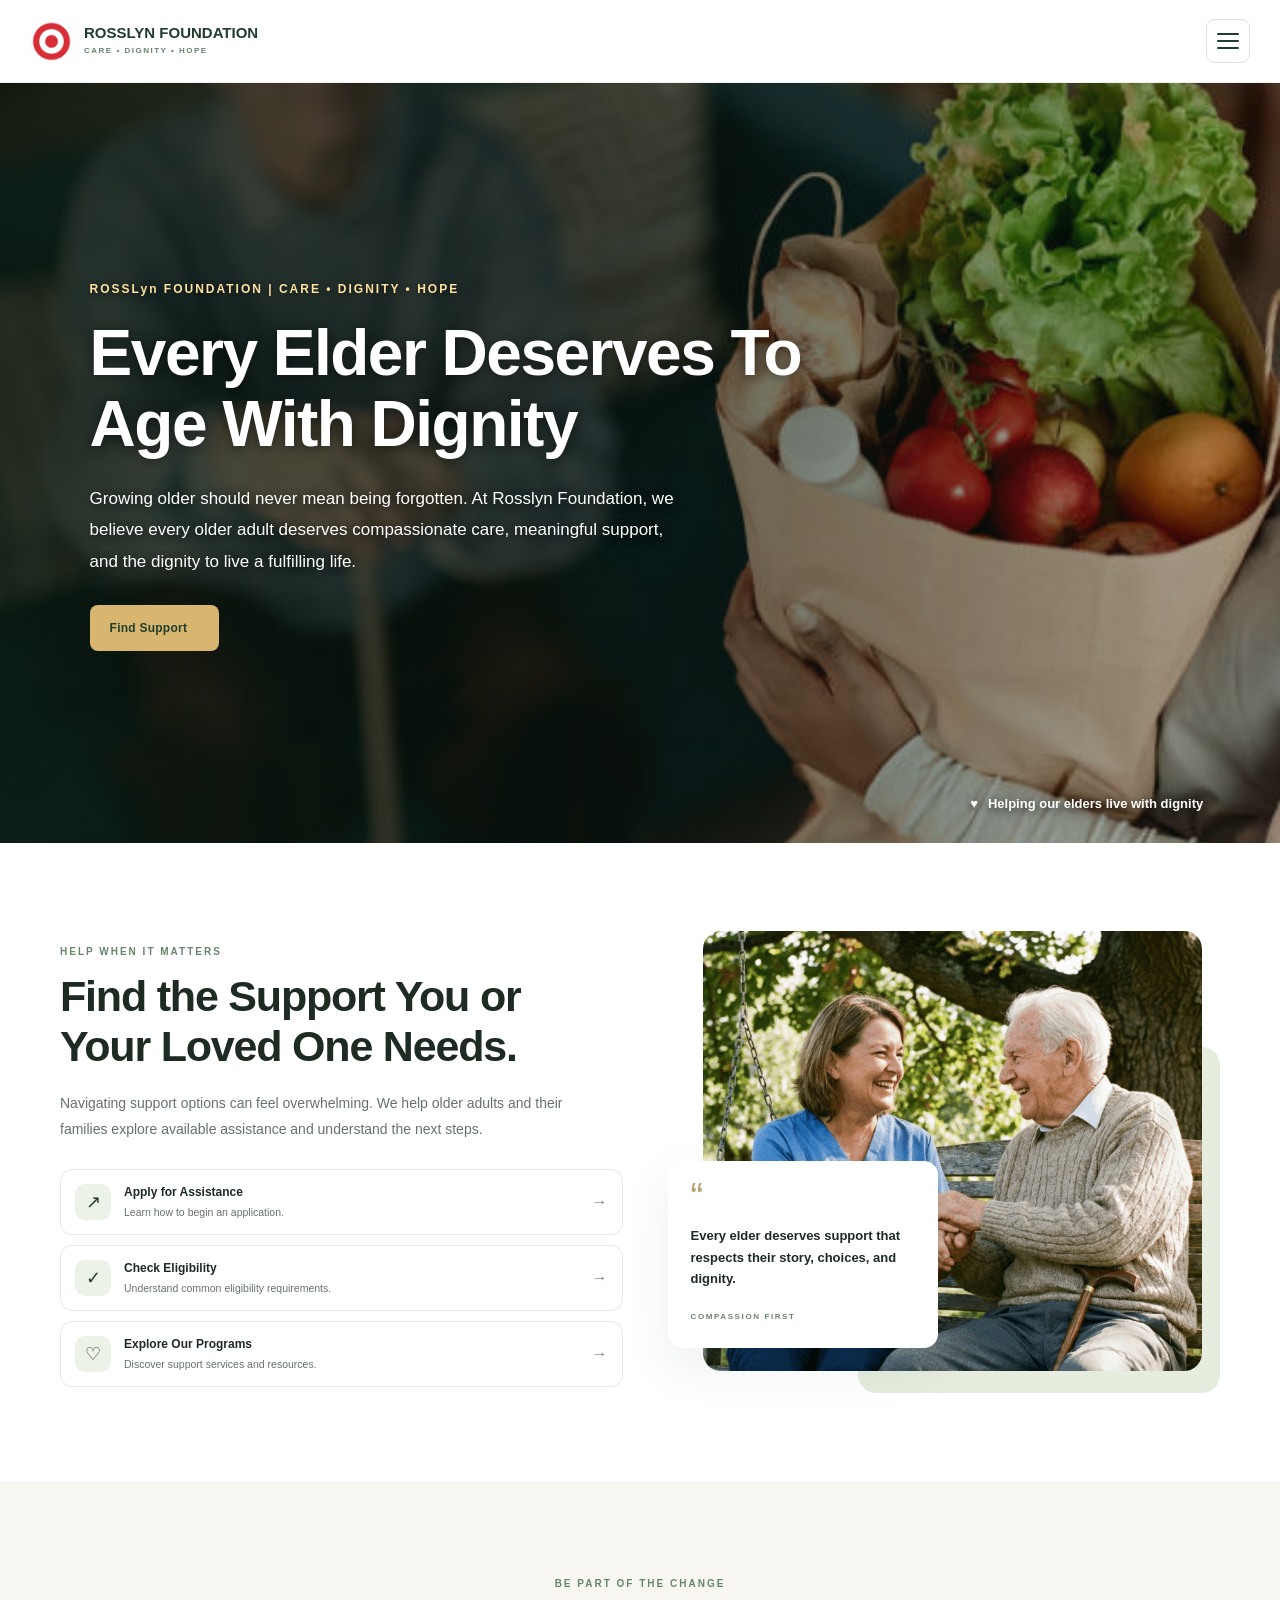
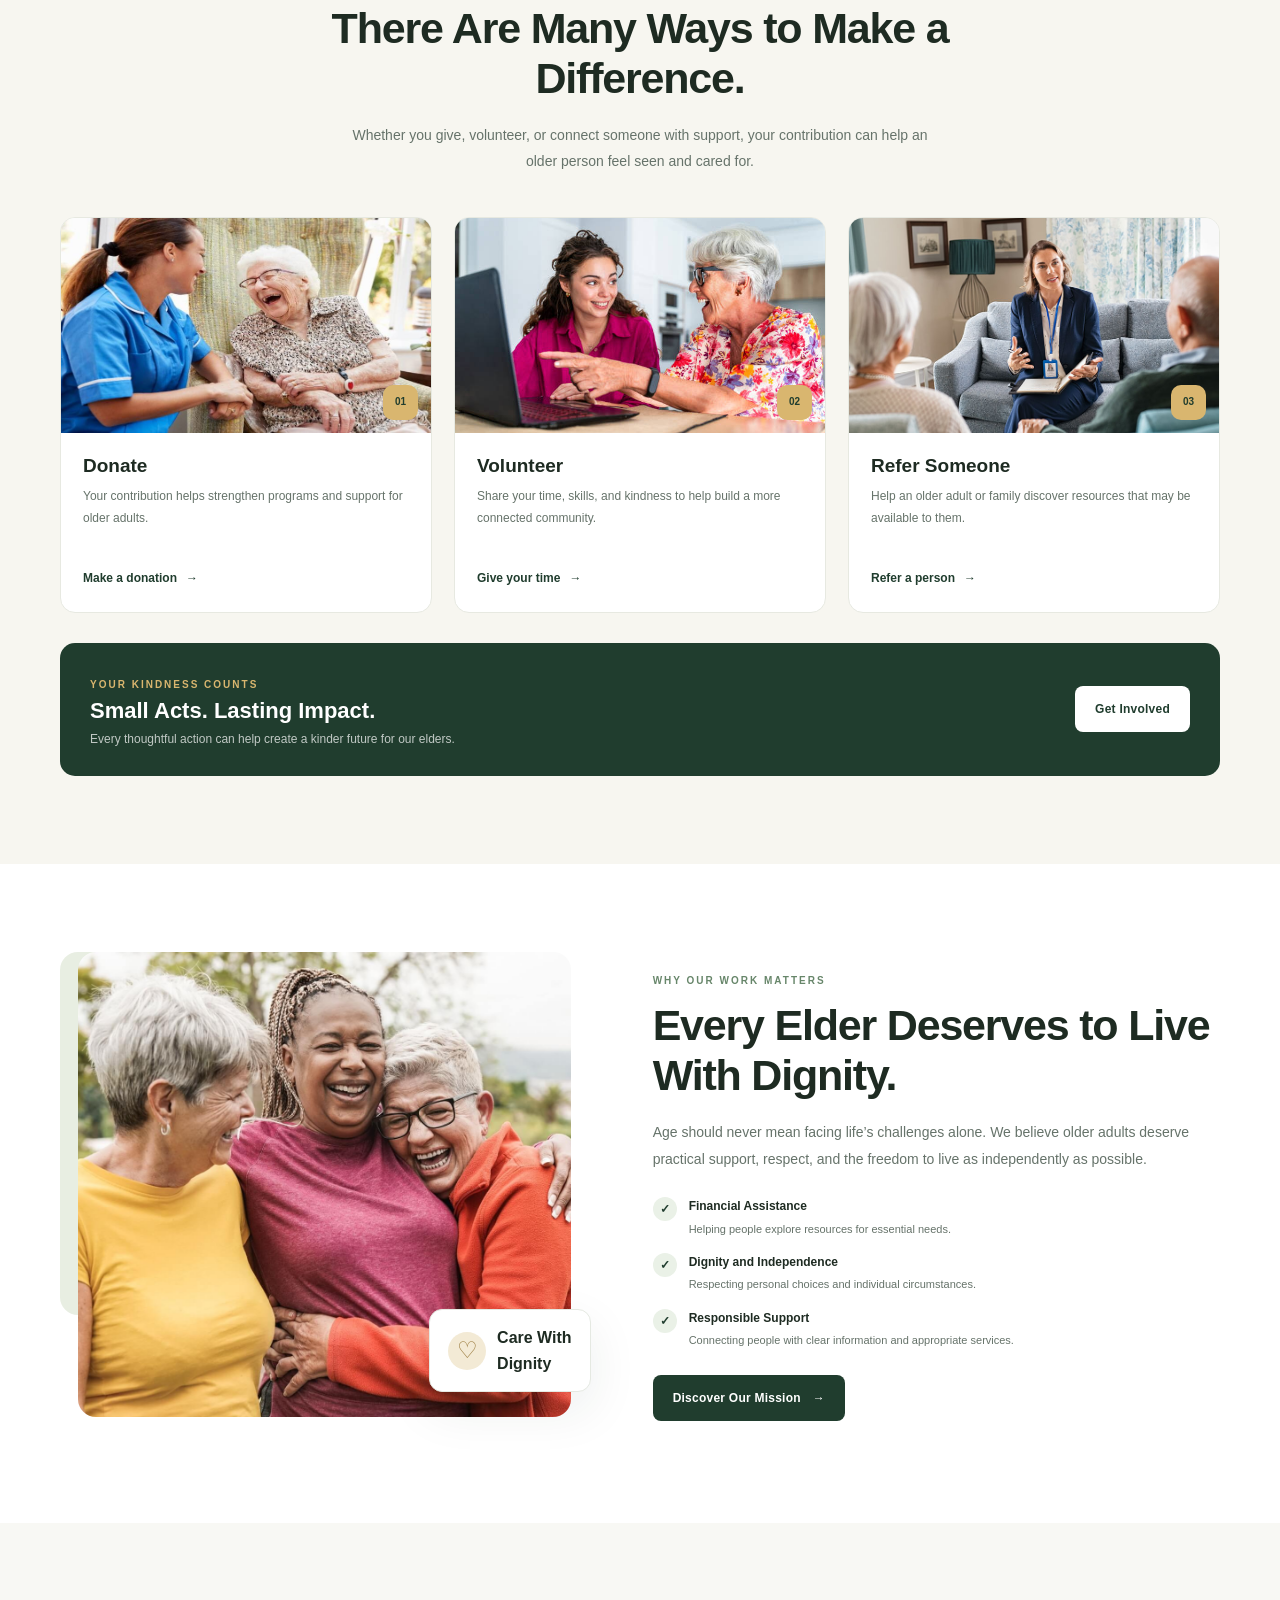
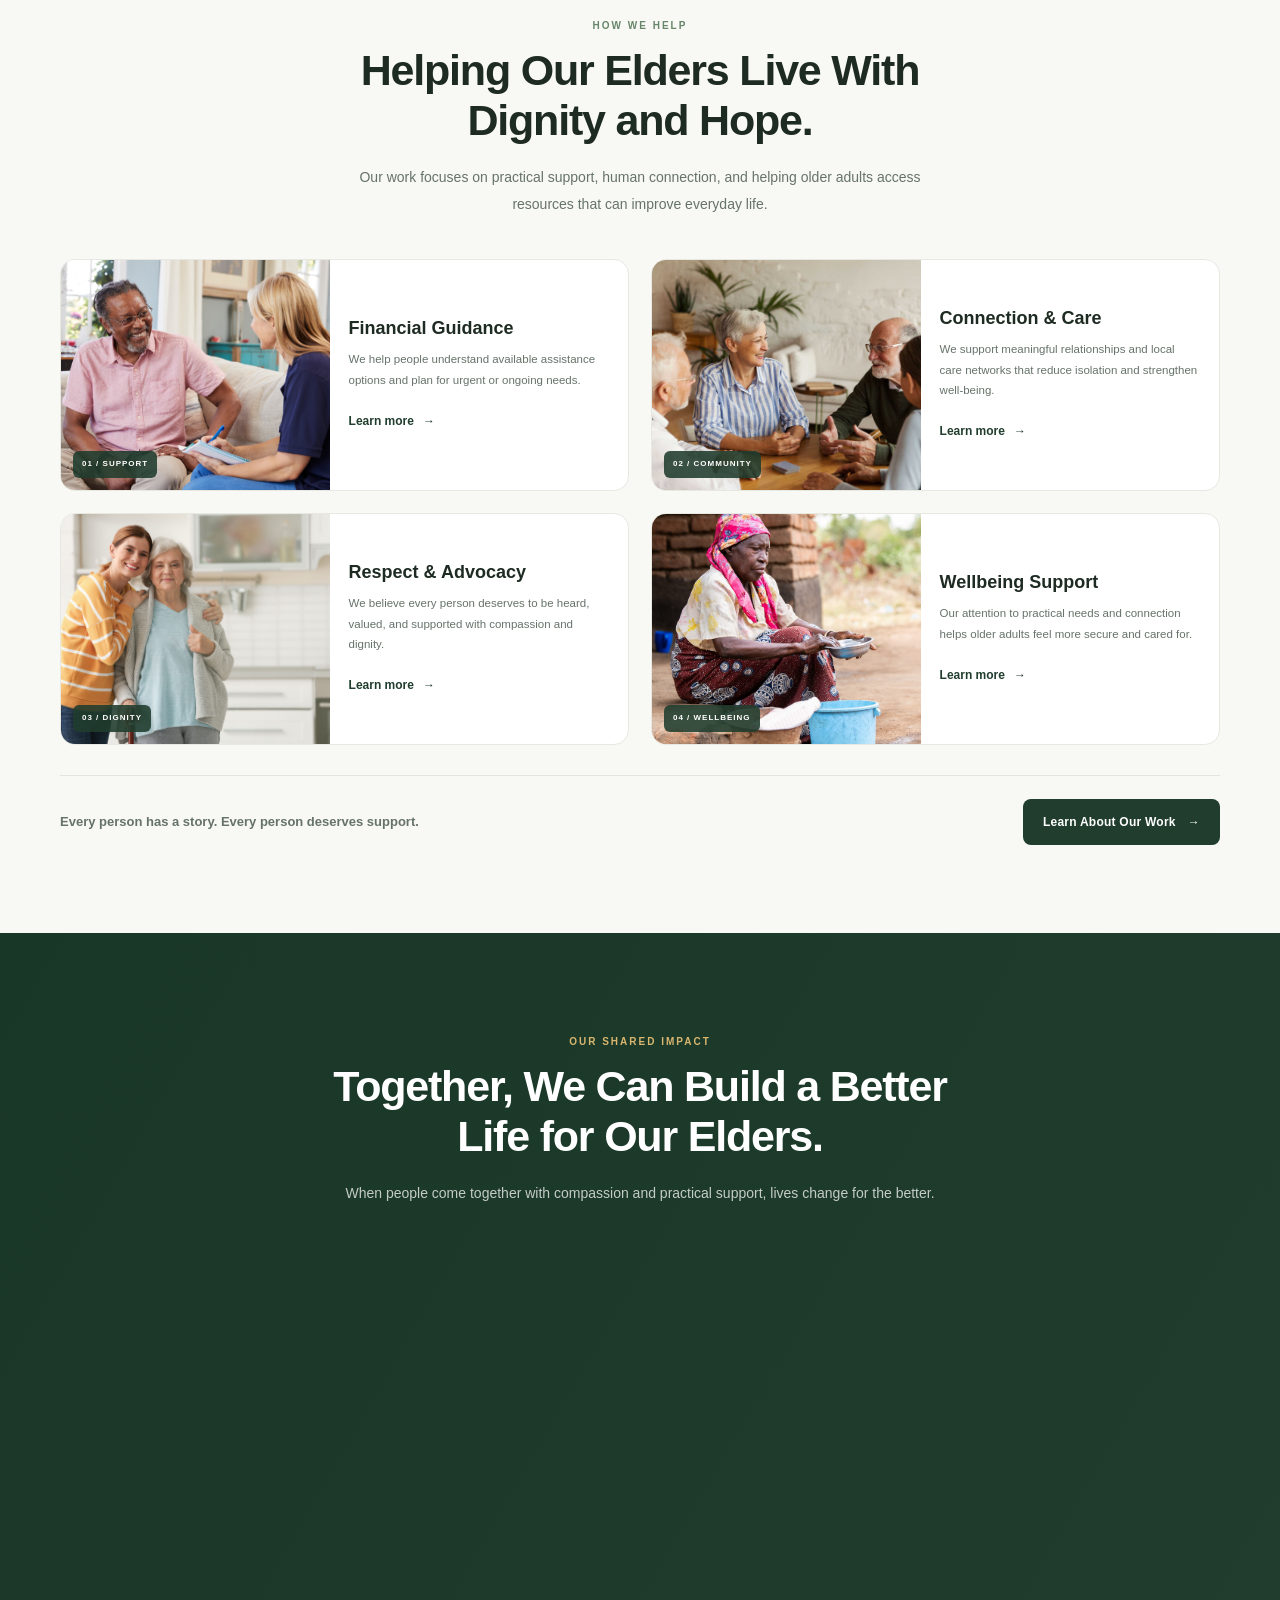
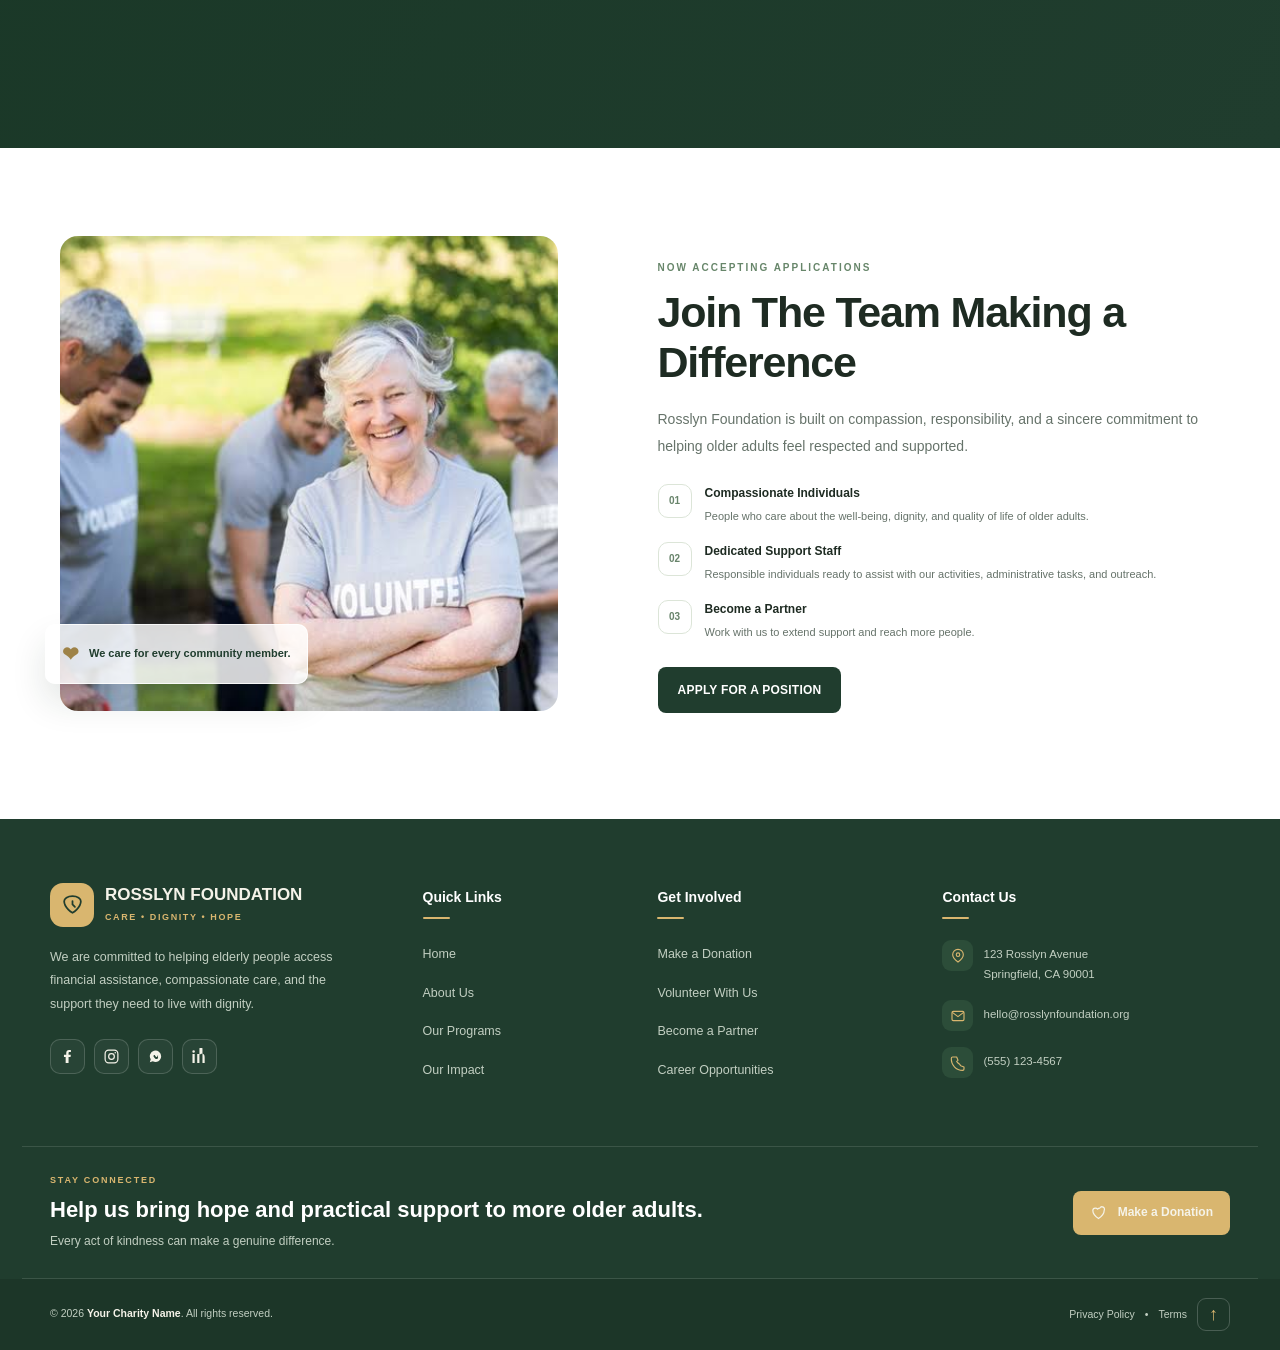
==== commit 22ec54b6: "Remove volunteer link from index.html Removed the volunteer link from the join actions section." ====
--- a/index.html
+++ b/index.html
@@ -1,4 +1,4 @@
-<!DOCTYPE html>
+ <!DOCTYPE html>
 <html lang="en">
   <head>
     <meta charset="UTF-8" />
@@ -242,7 +242,6 @@
               </div>
               <div class="join-actions">
                 <a class="button button--primary" href="position.html">APPLY FOR A POSITION</a>
-                <a class="button button--outline" href="/volunteer">VOLUNTEER WITH US</a>
               </div>
             </div>
           </div>
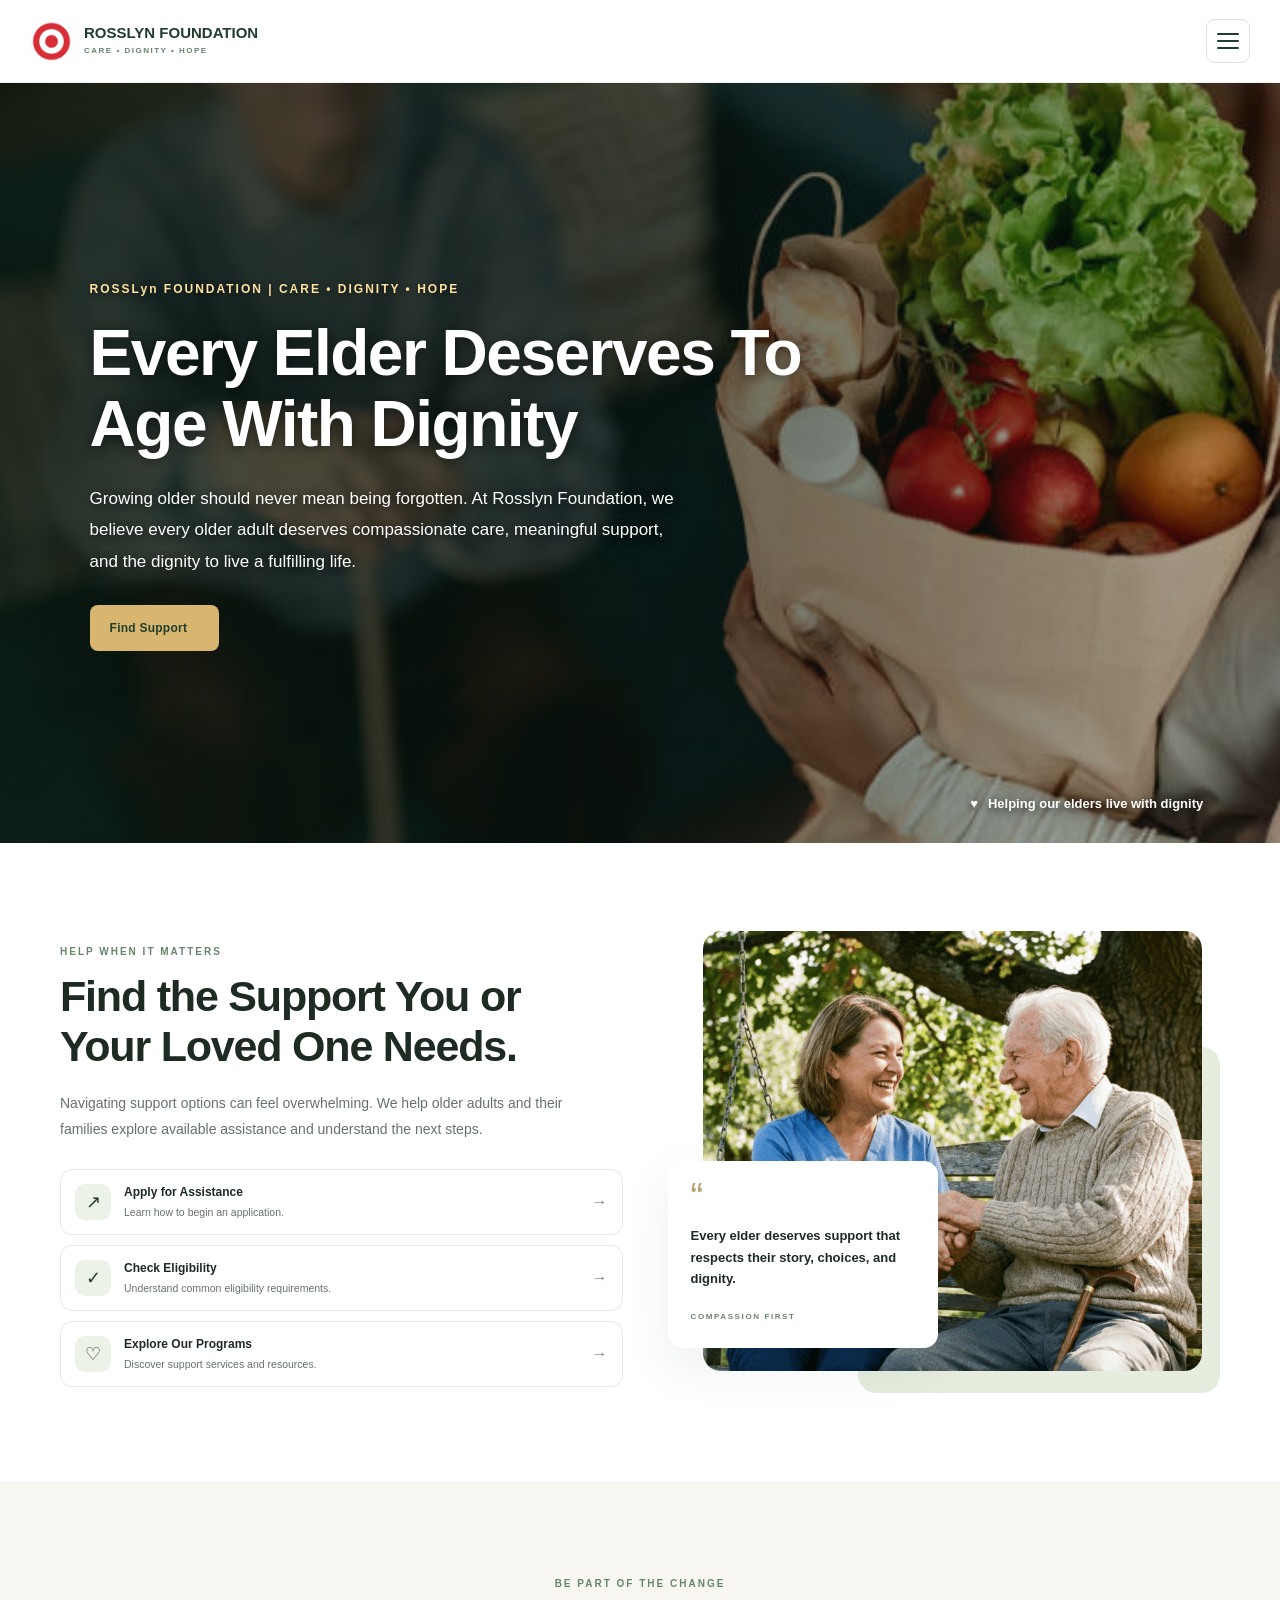
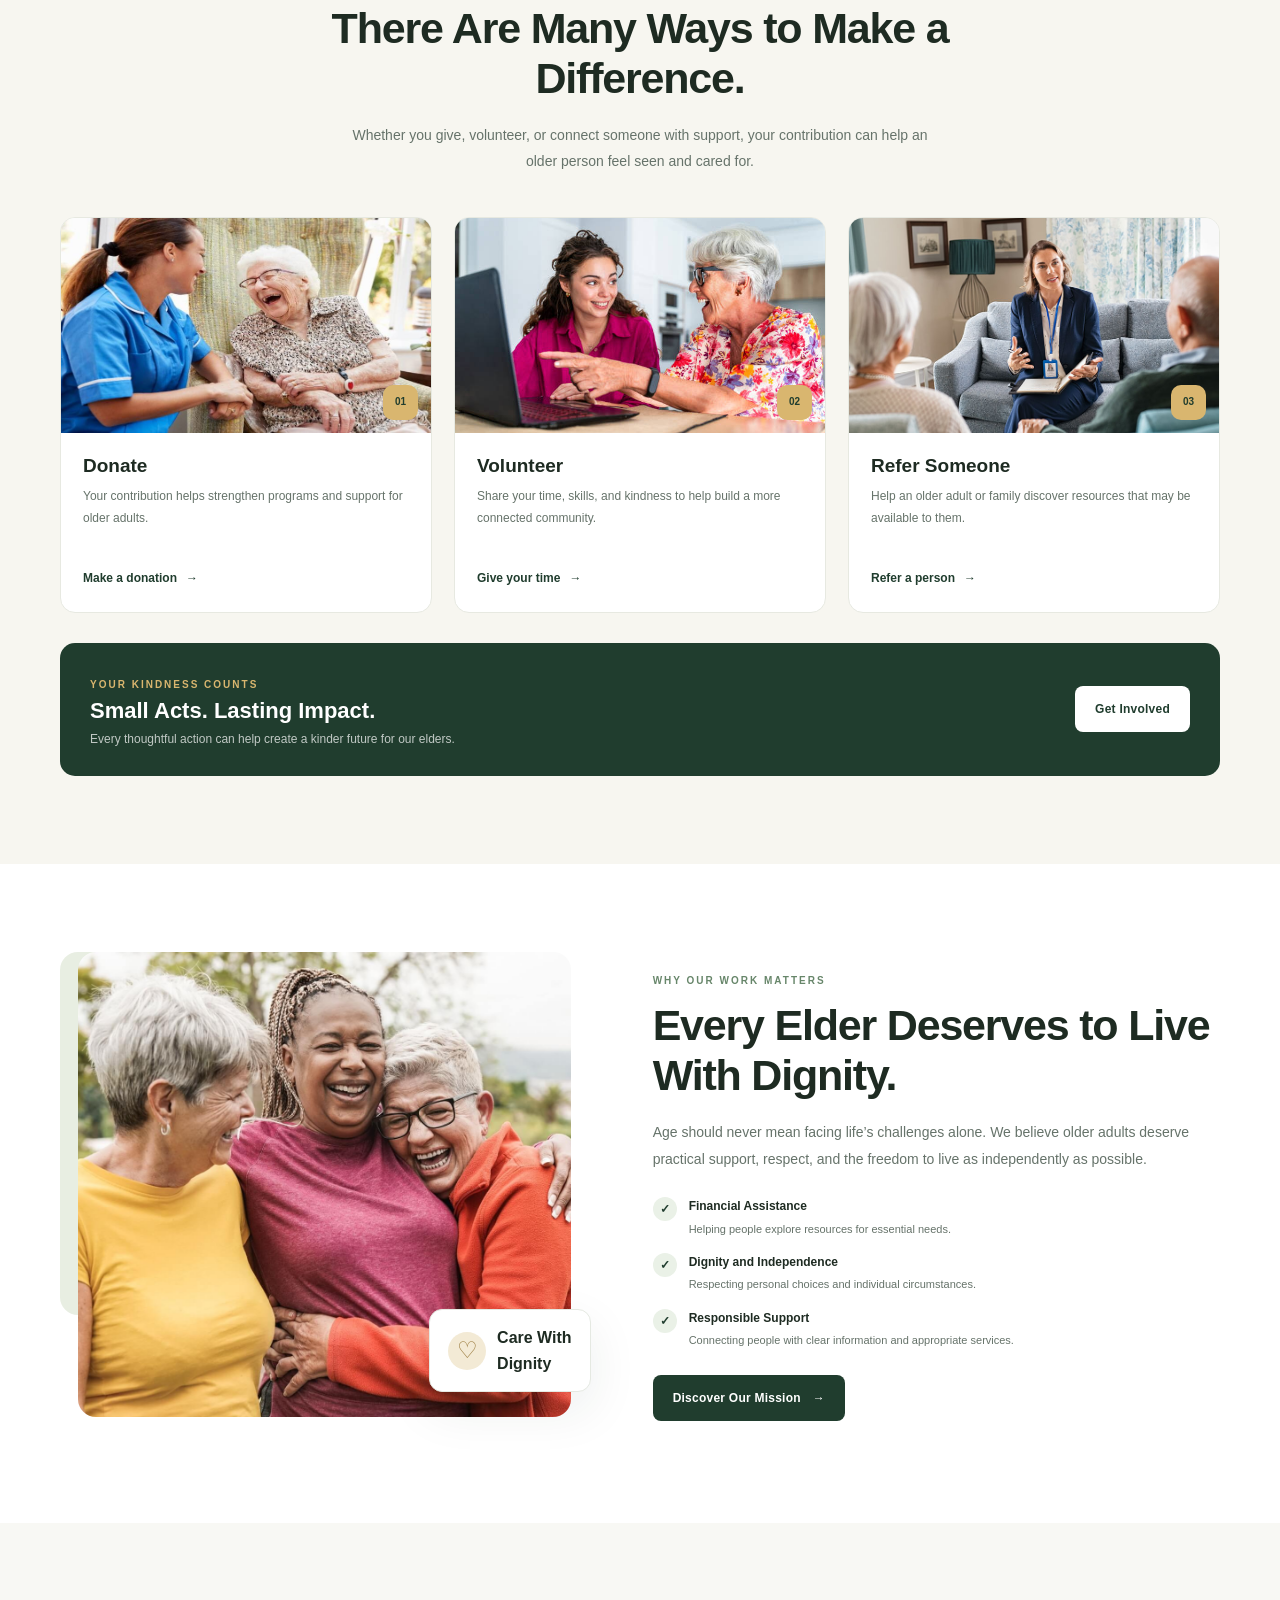
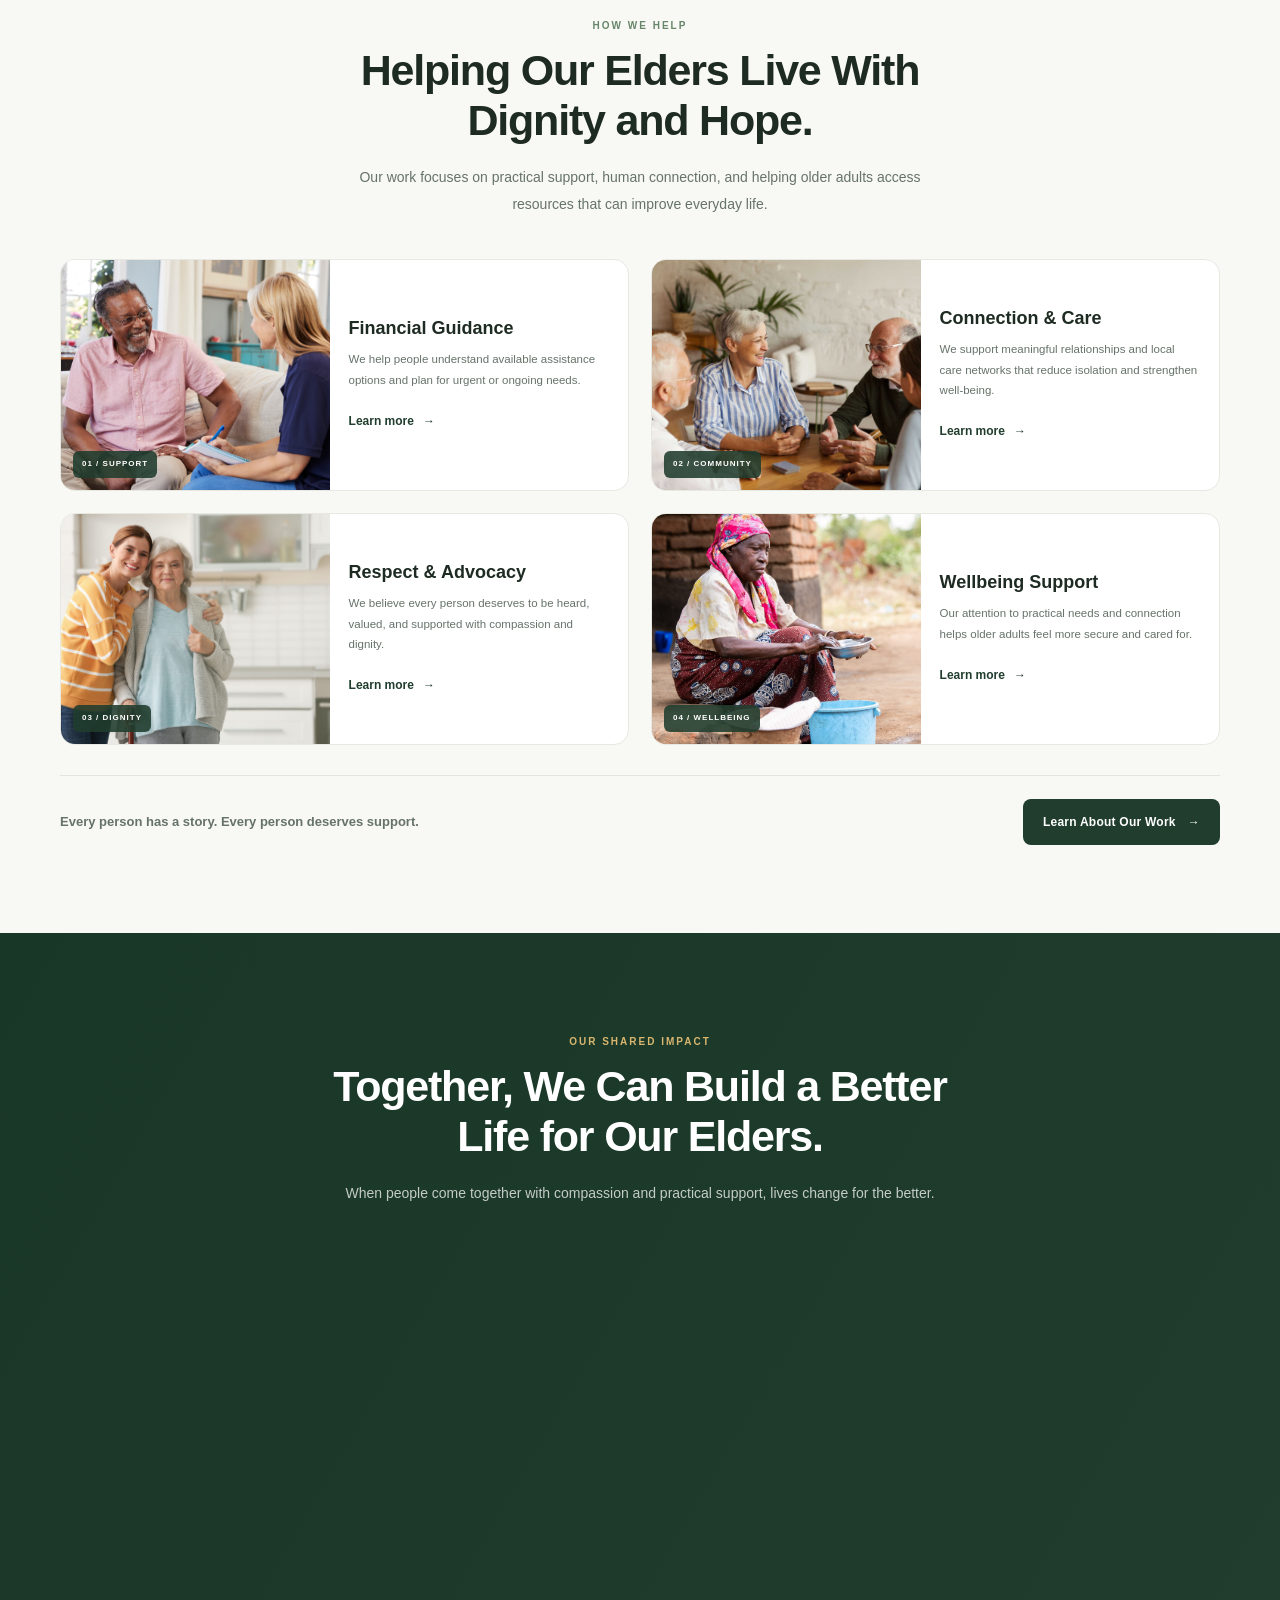
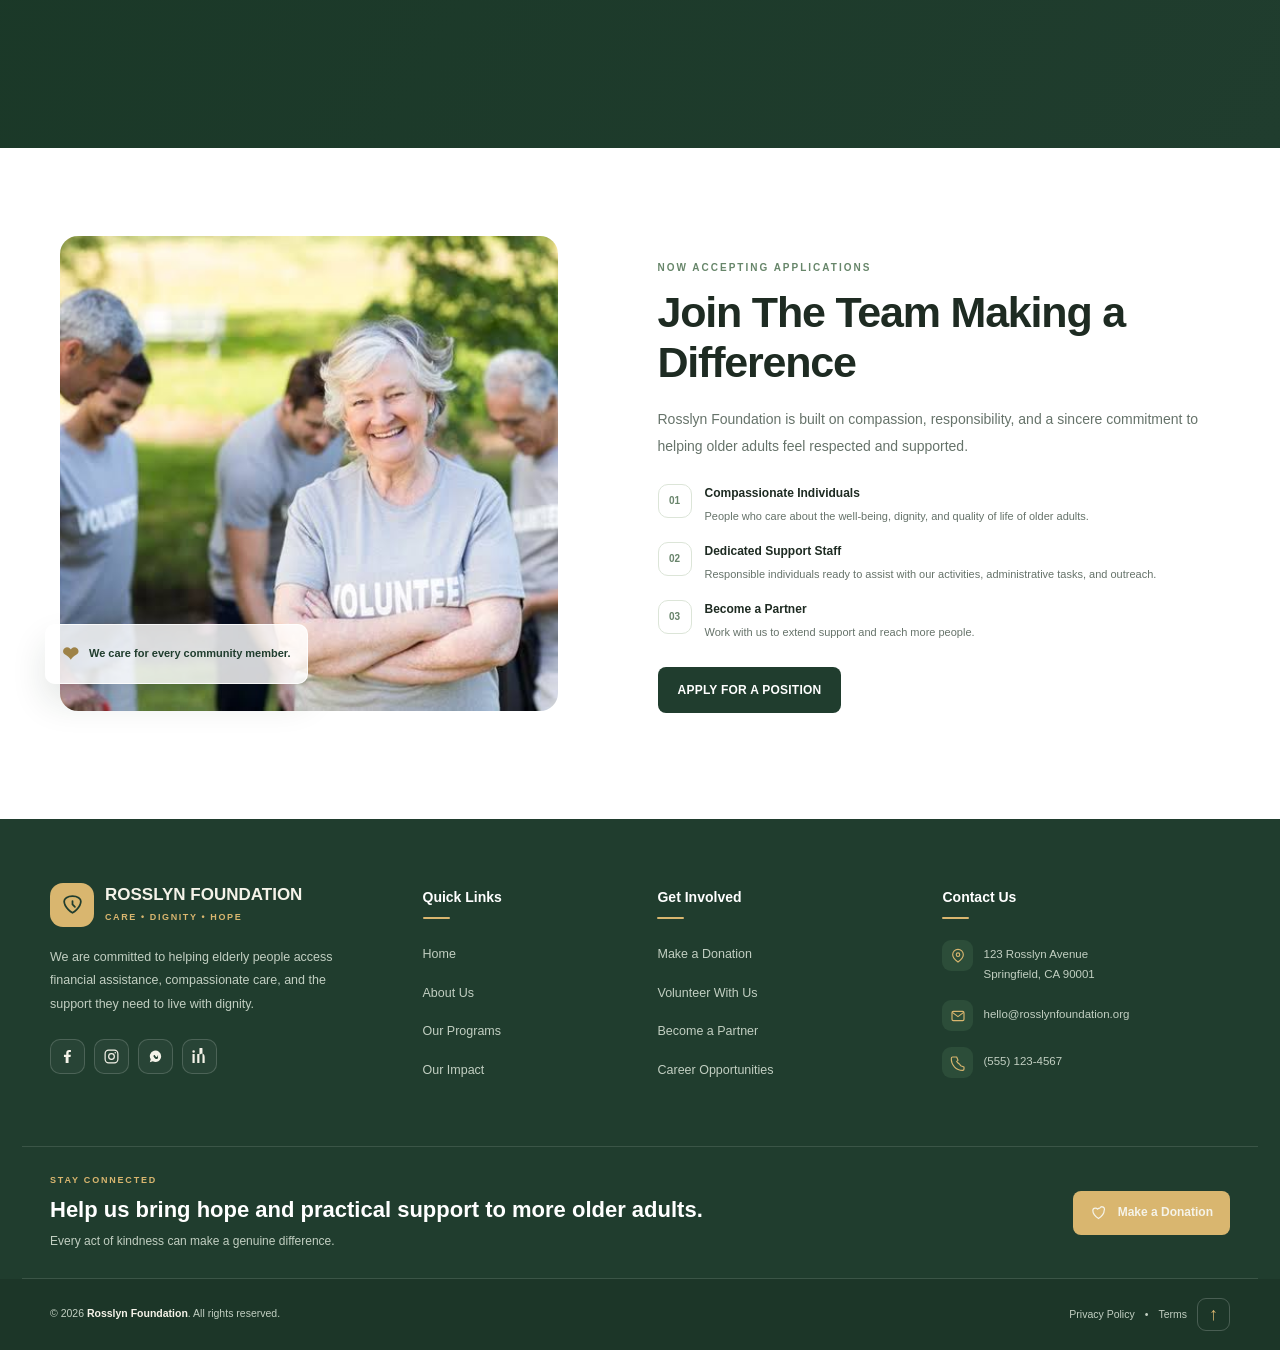
==== commit a3f8a39c: "Update footer and impact statistics in index.html" ====
--- a/index.html
+++ b/index.html
@@ -218,7 +218,7 @@
               <article class="impact-stat reveal"><span class="impact-stat__icon" aria-hidden="true">♡</span><strong class="impact-counter" data-target="3000">3000</strong><span>Older Adults Supported</span></article>
               <article class="impact-stat reveal"><span class="impact-stat__icon" aria-hidden="true">⌂</span><strong class="impact-counter" data-target="600">600+</strong><span>Support Connections</span></article>
               <article class="impact-stat reveal"><span class="impact-stat__icon" aria-hidden="true">✳</span><strong class="impact-counter" data-target="100">100</strong><span>Community Volunteers</span></article>
-              <article class="impact-stat reveal"><span class="impact-stat__icon" aria-hidden="true">♡</span><strong class="impact-counter" data-target="1000000">$1M+</strong><span>Money Spent</span></article>
+              <article class="impact-stat reveal"><span class="impact-stat__icon" aria-hidden="true">♡</span><strong class="impact-counter" data-target="$1000000">$1M+</strong><span>Distributed</span></article>
             </div>
           </div>
         </section>
@@ -396,7 +396,7 @@
               <li><a href="/donate">Make a Donation</a></li>
               <li><a href="/volunteer">Volunteer With Us</a></li>
               <li><a href="/partner">Become a Partner</a></li>
-              <li><a href="/careers">Career Opportunities</a></li>
+              <li><a href="position.html">Career Opportunities</a></li>
             </ul>
           </div>
 
@@ -422,7 +422,7 @@
 
       <div class="elderly-footer__bottom">
         <div class="elderly-footer__bottom-inner">
-          <p>&copy; <span id="elderly-footer-year"></span> <span class="elderly-footer__copyright-name">Your Charity Name</span>. All rights reserved.</p>
+          <p>&copy; <span id="elderly-footer-year"></span> <span class="elderly-footer__copyright-name">Rosslyn Foundation</span>. All rights reserved.</p>
           <div class="elderly-footer__legal">
             <a href="/privacy">Privacy Policy</a>
             <span>•</span>
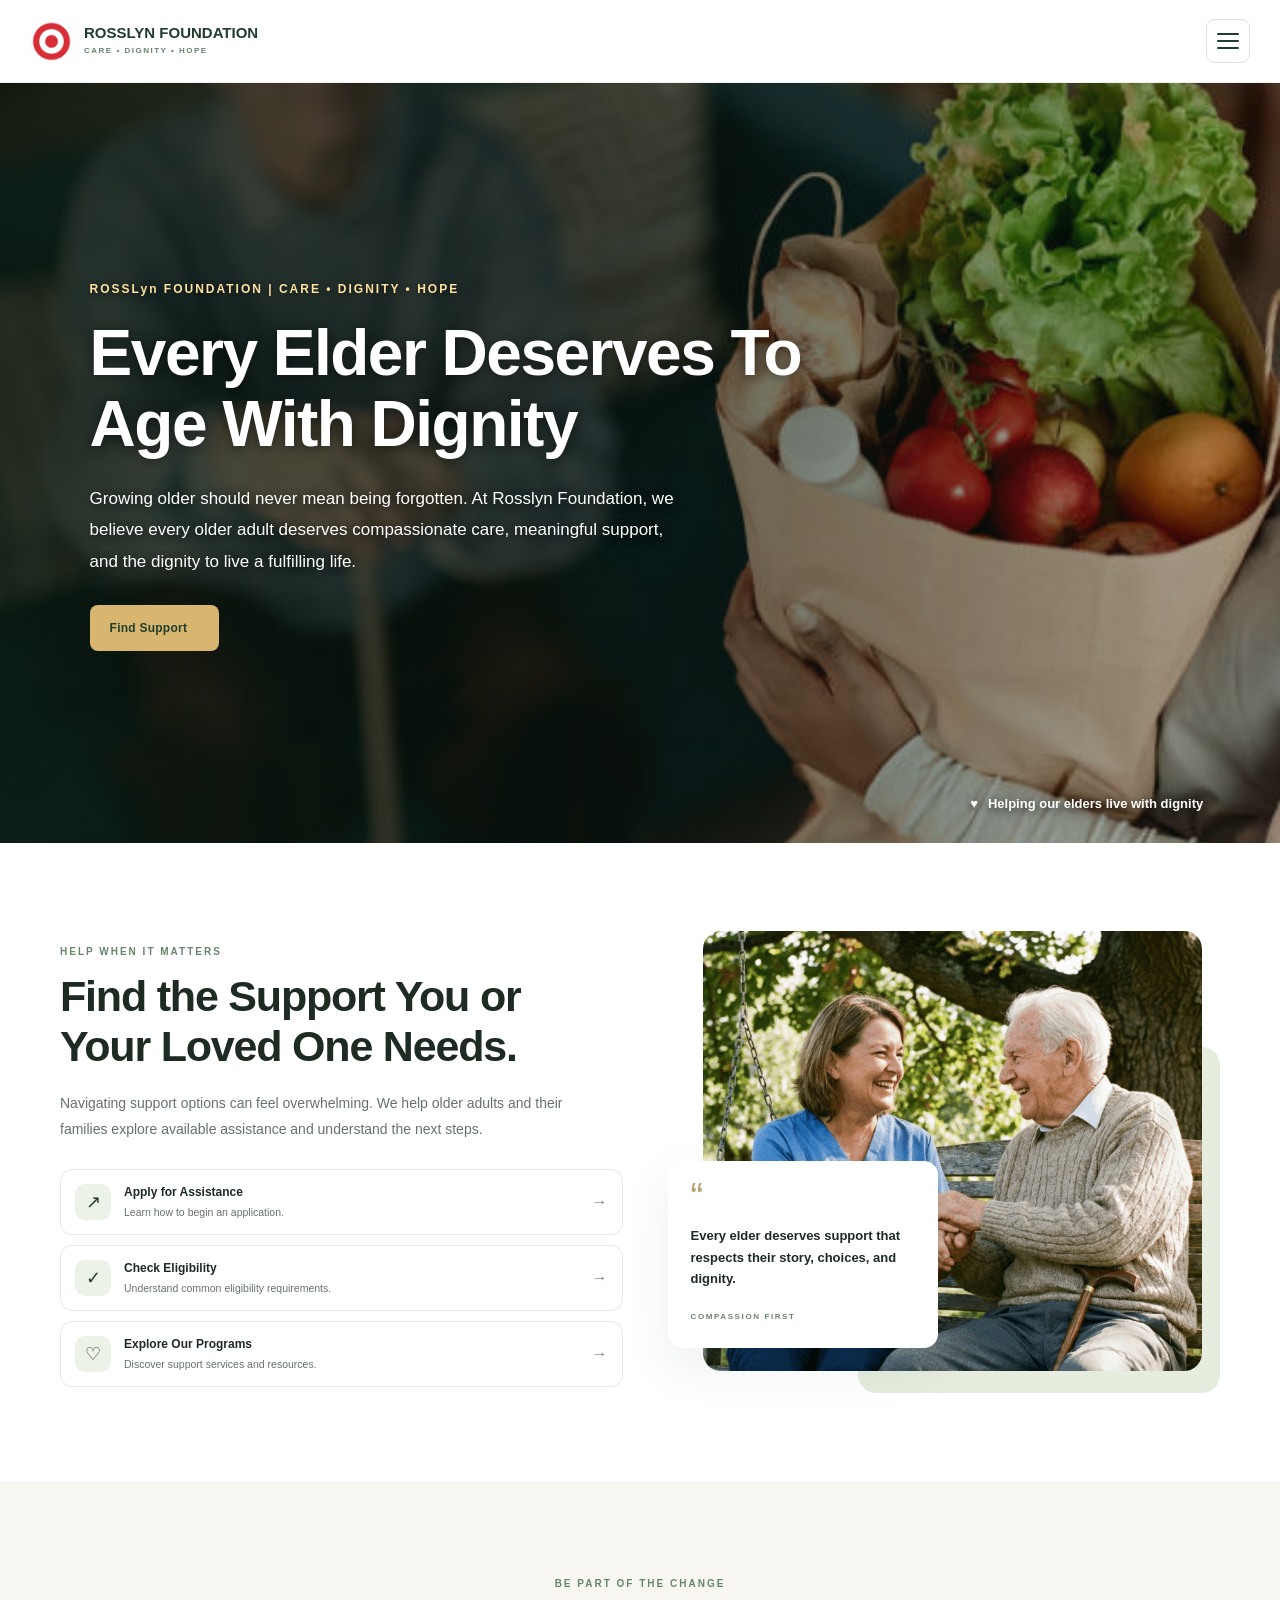
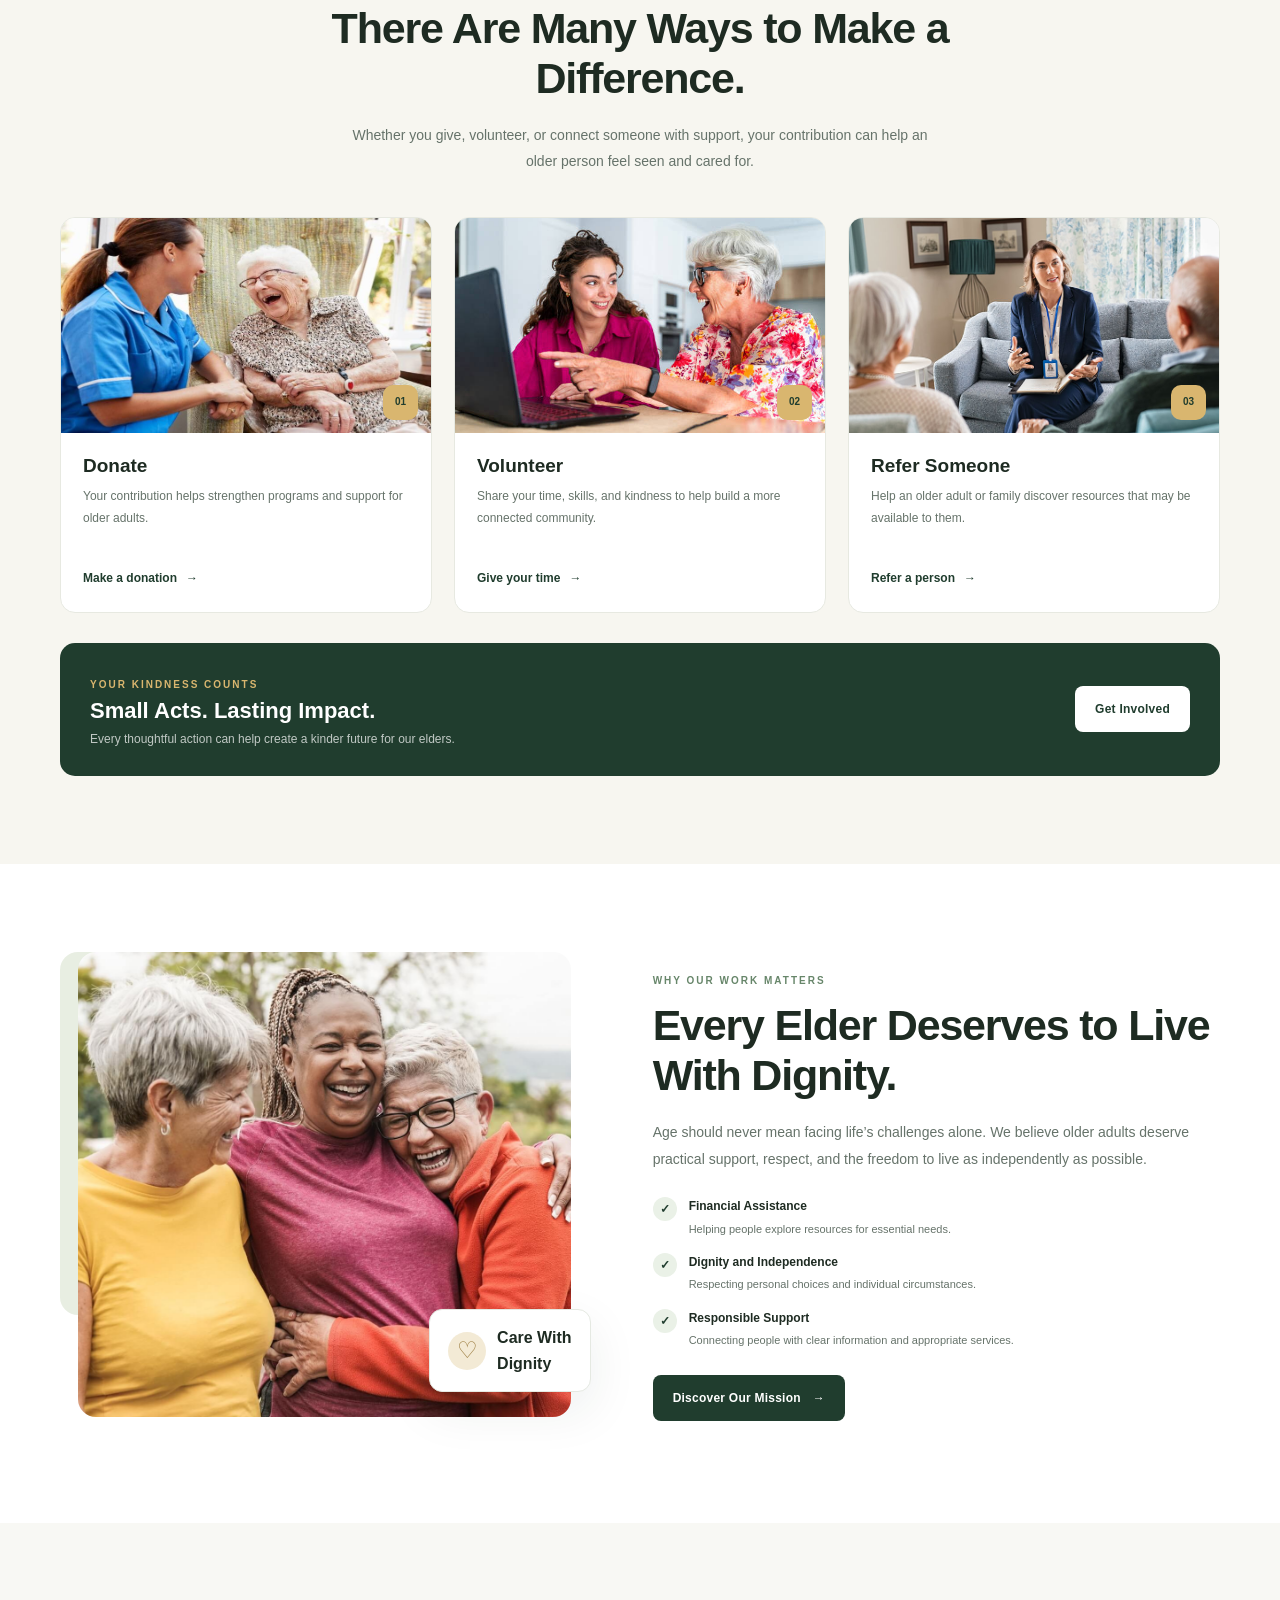
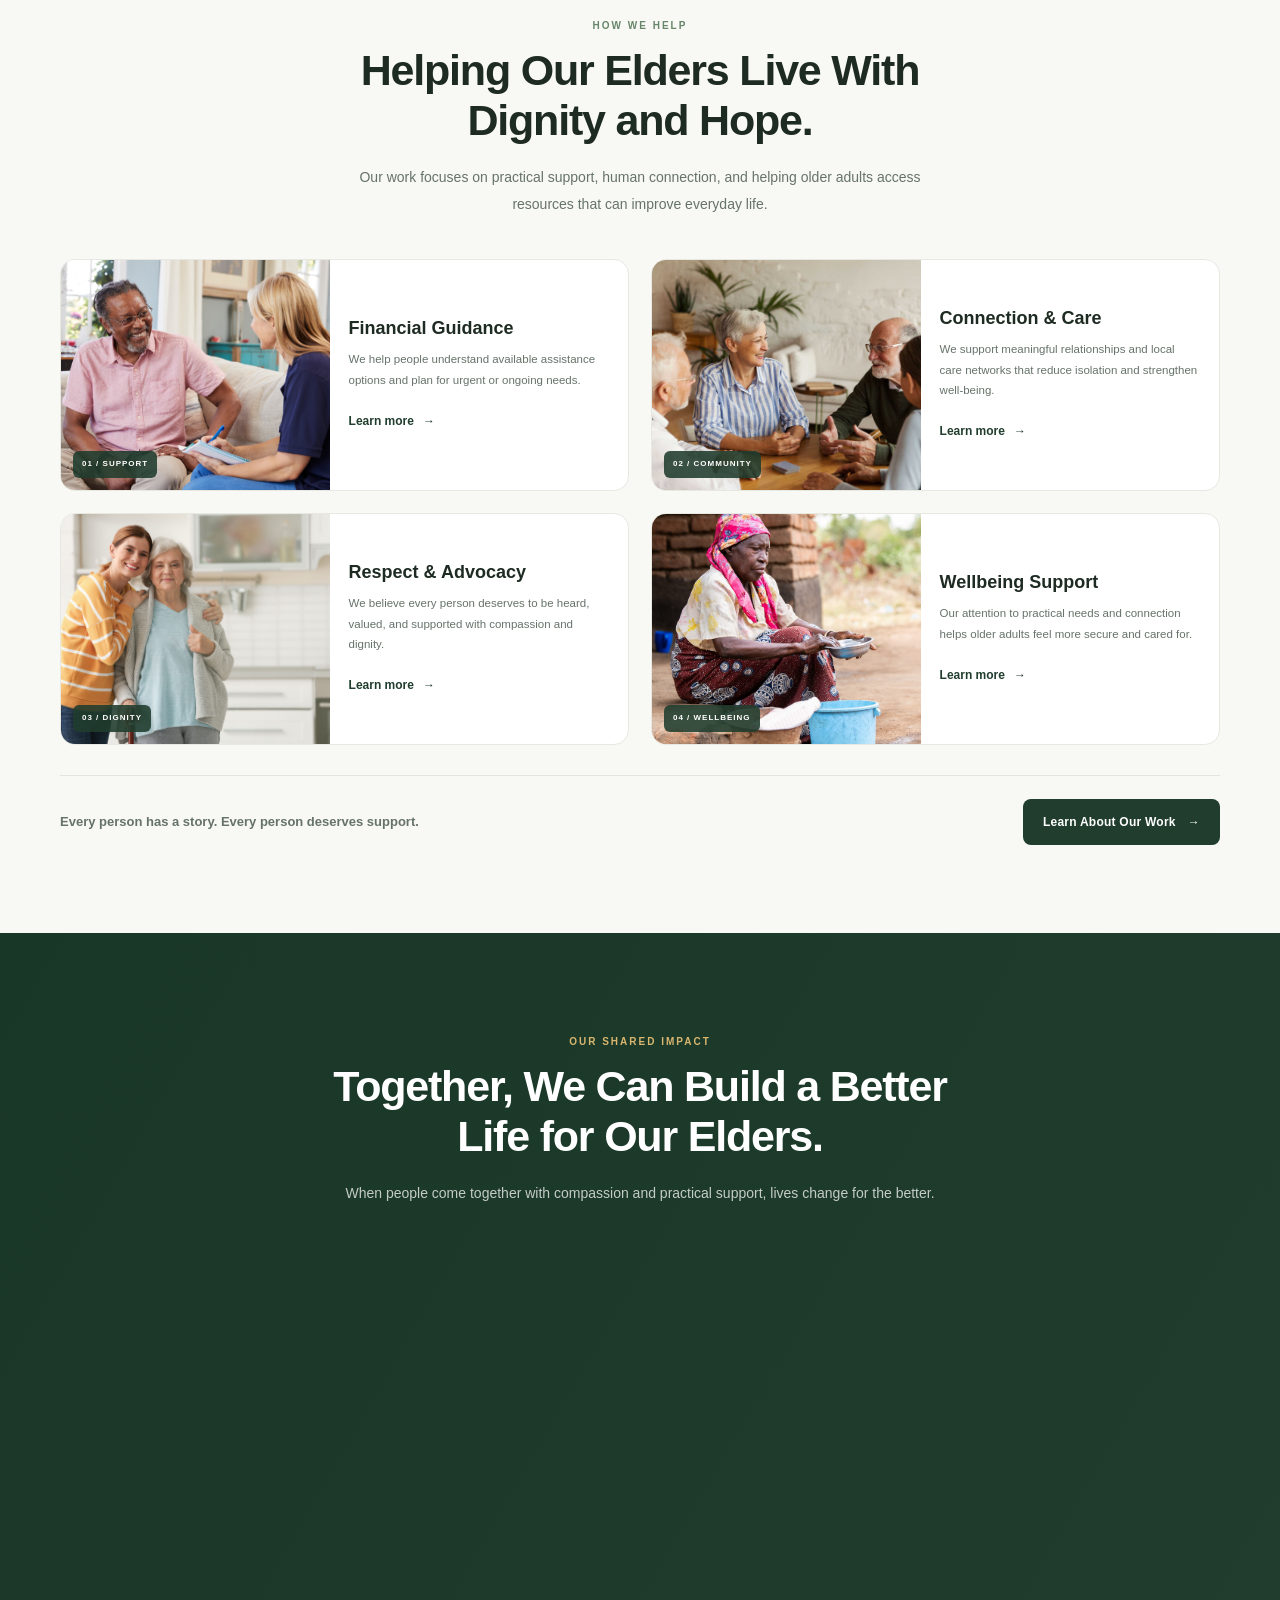
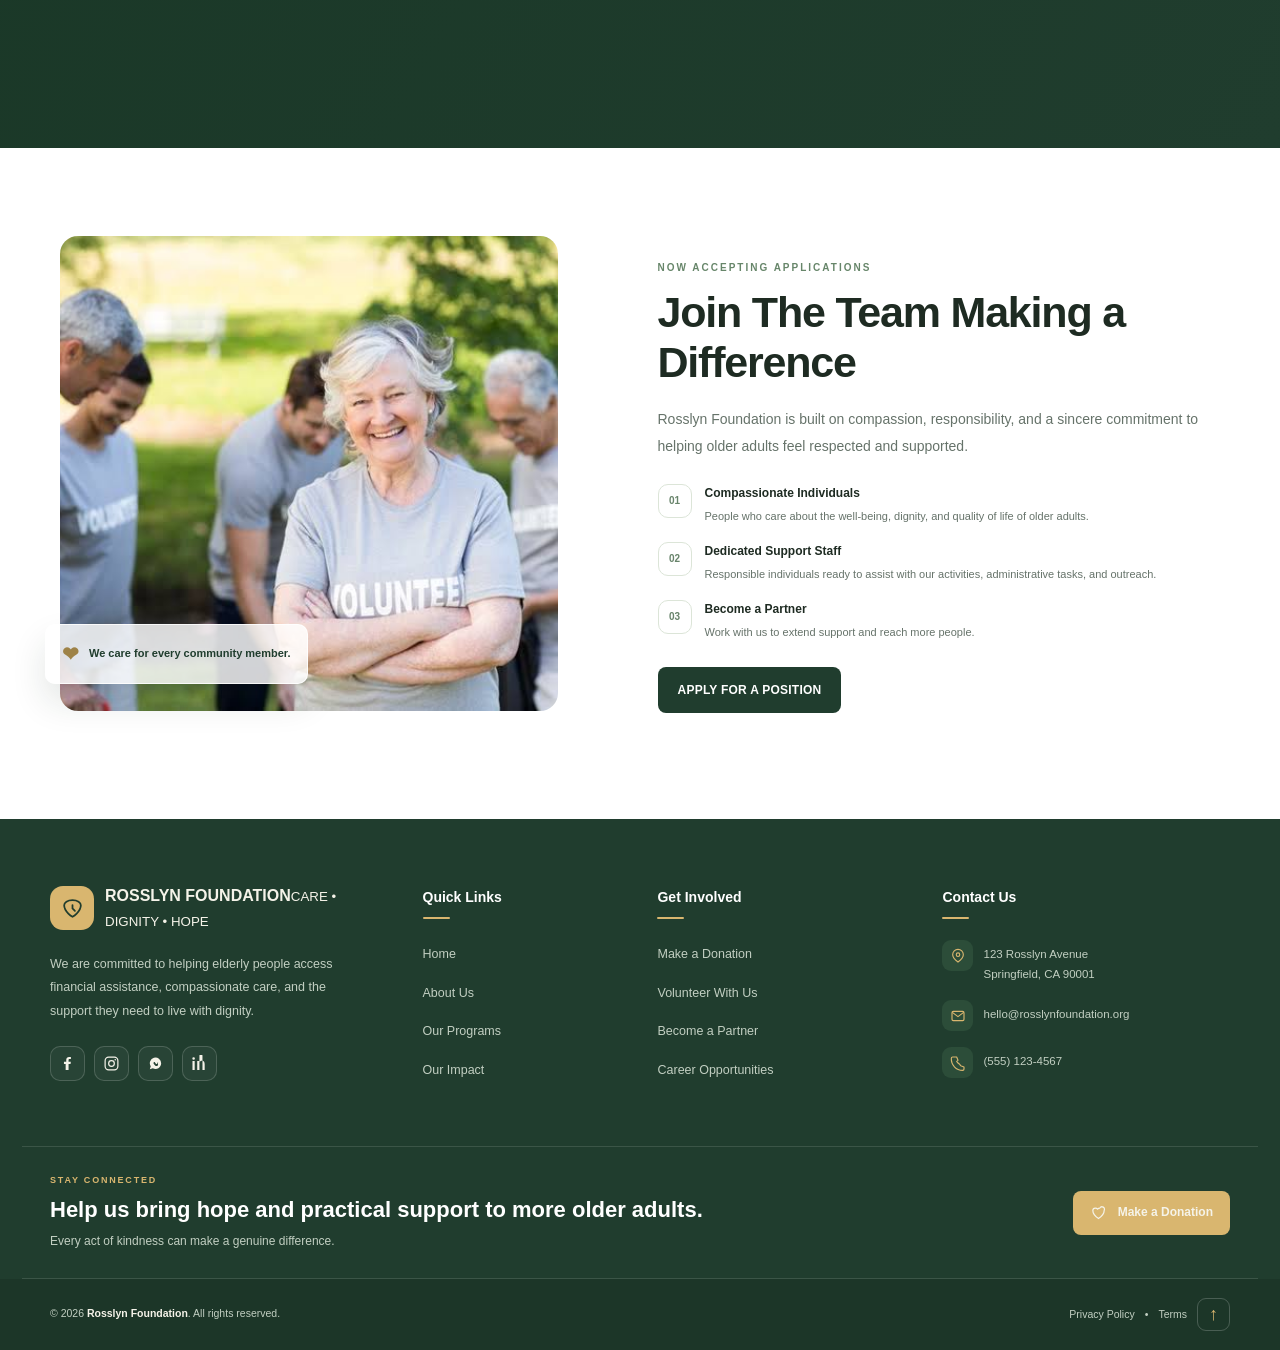
==== commit 9449504a: "Update index.html" ====
--- a/index.html
+++ b/index.html
@@ -369,7 +369,7 @@
               <span class="elderly-footer__logo-icon" aria-hidden="true">
                 <svg viewBox="0 0 24 24" fill="none"><path d="M12 20s-8-4.8-8-11.1C4 6.5 7.1 4 12 4s8 2.5 8 4.9C20 15.2 12 20 12 20Z" stroke="currentColor" stroke-width="1.7" stroke-linecap="round" stroke-linejoin="round" /><path d="M12 8.7V12l2.3 2.3" stroke="currentColor" stroke-width="1.7" stroke-linecap="round" /></svg>
               </span>
-              <span class="elderly-footer__logo-text"><strong>ROSSLYN FOUNDATION</strong><small>CARE • DIGNITY • HOPE</small></span>
+              <span <a href="logo.html"><strong>ROSSLYN FOUNDATION</strong><small>CARE • DIGNITY • HOPE</small></span>
             </a>
             <p class="elderly-footer__description">We are committed to helping elderly people access financial assistance, compassionate care, and the support they need to live with dignity.</p>
             <div class="elderly-footer__socials" aria-label="Social media">
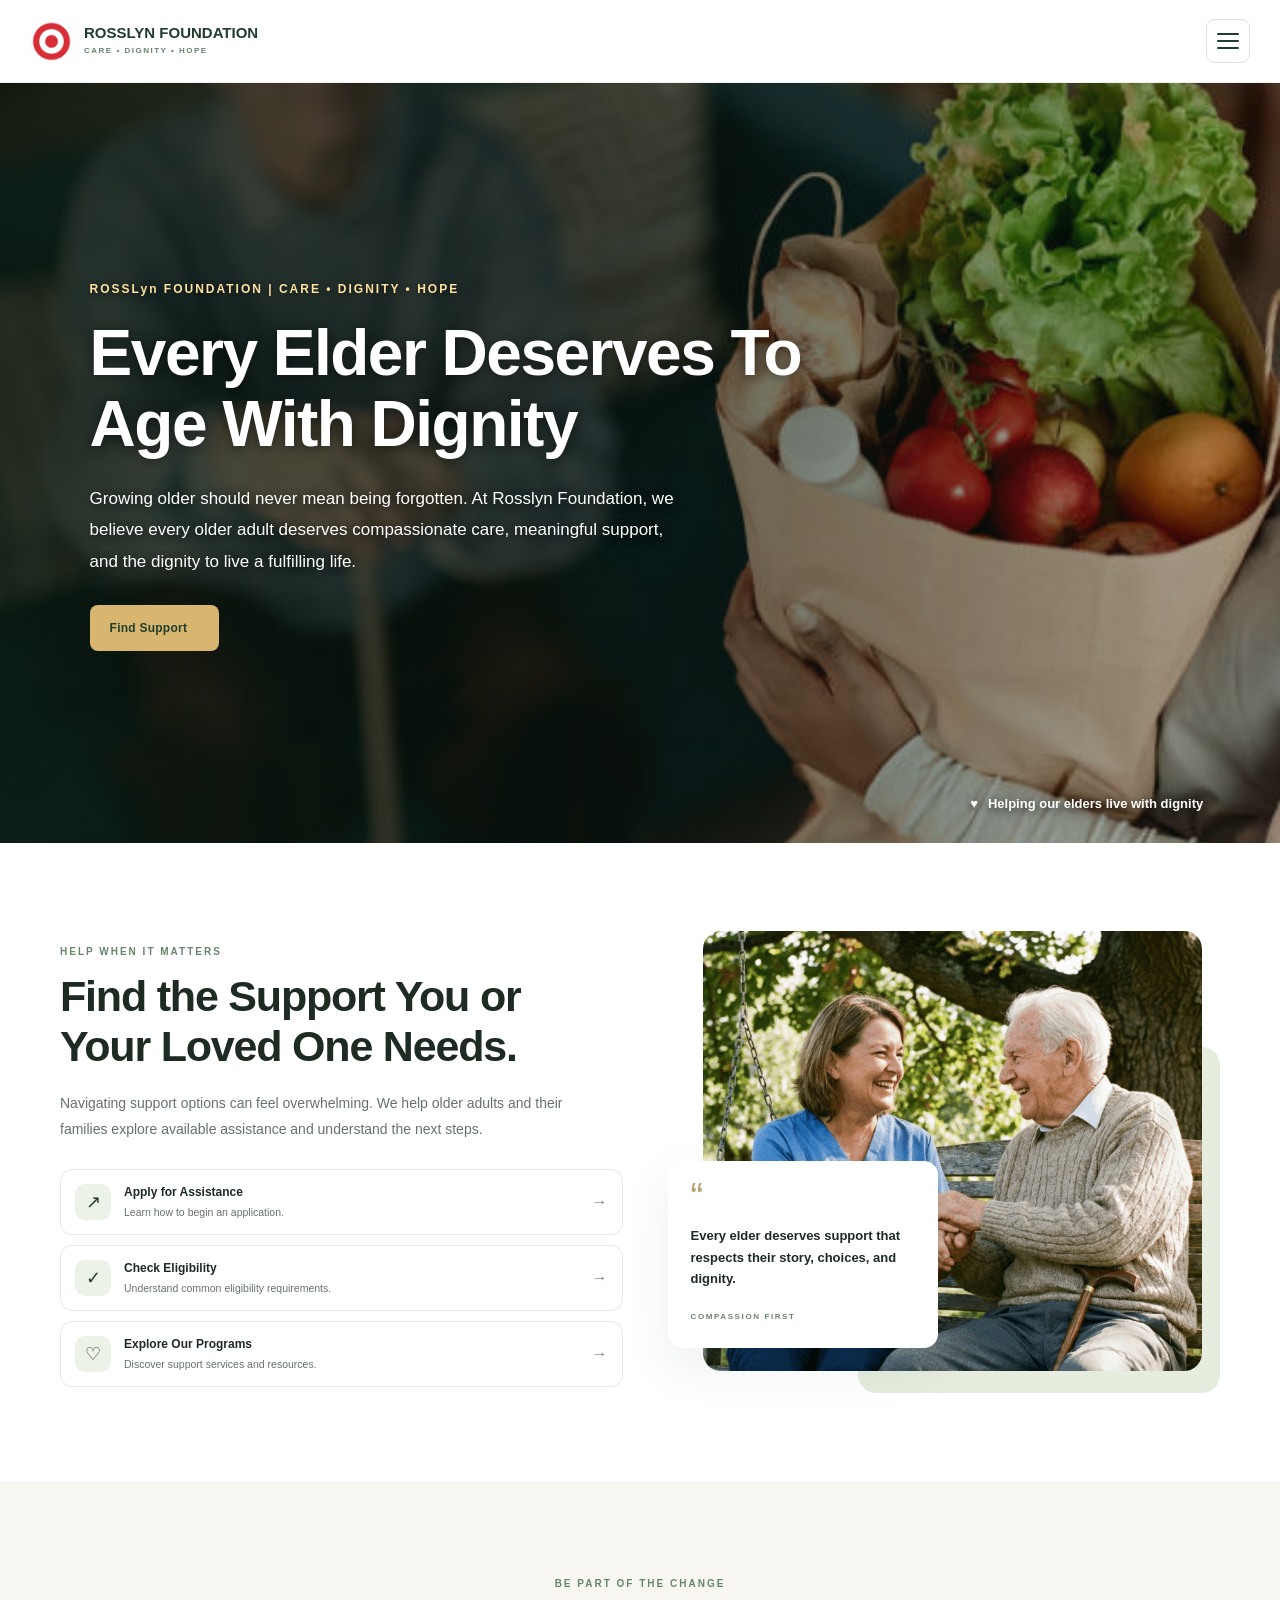
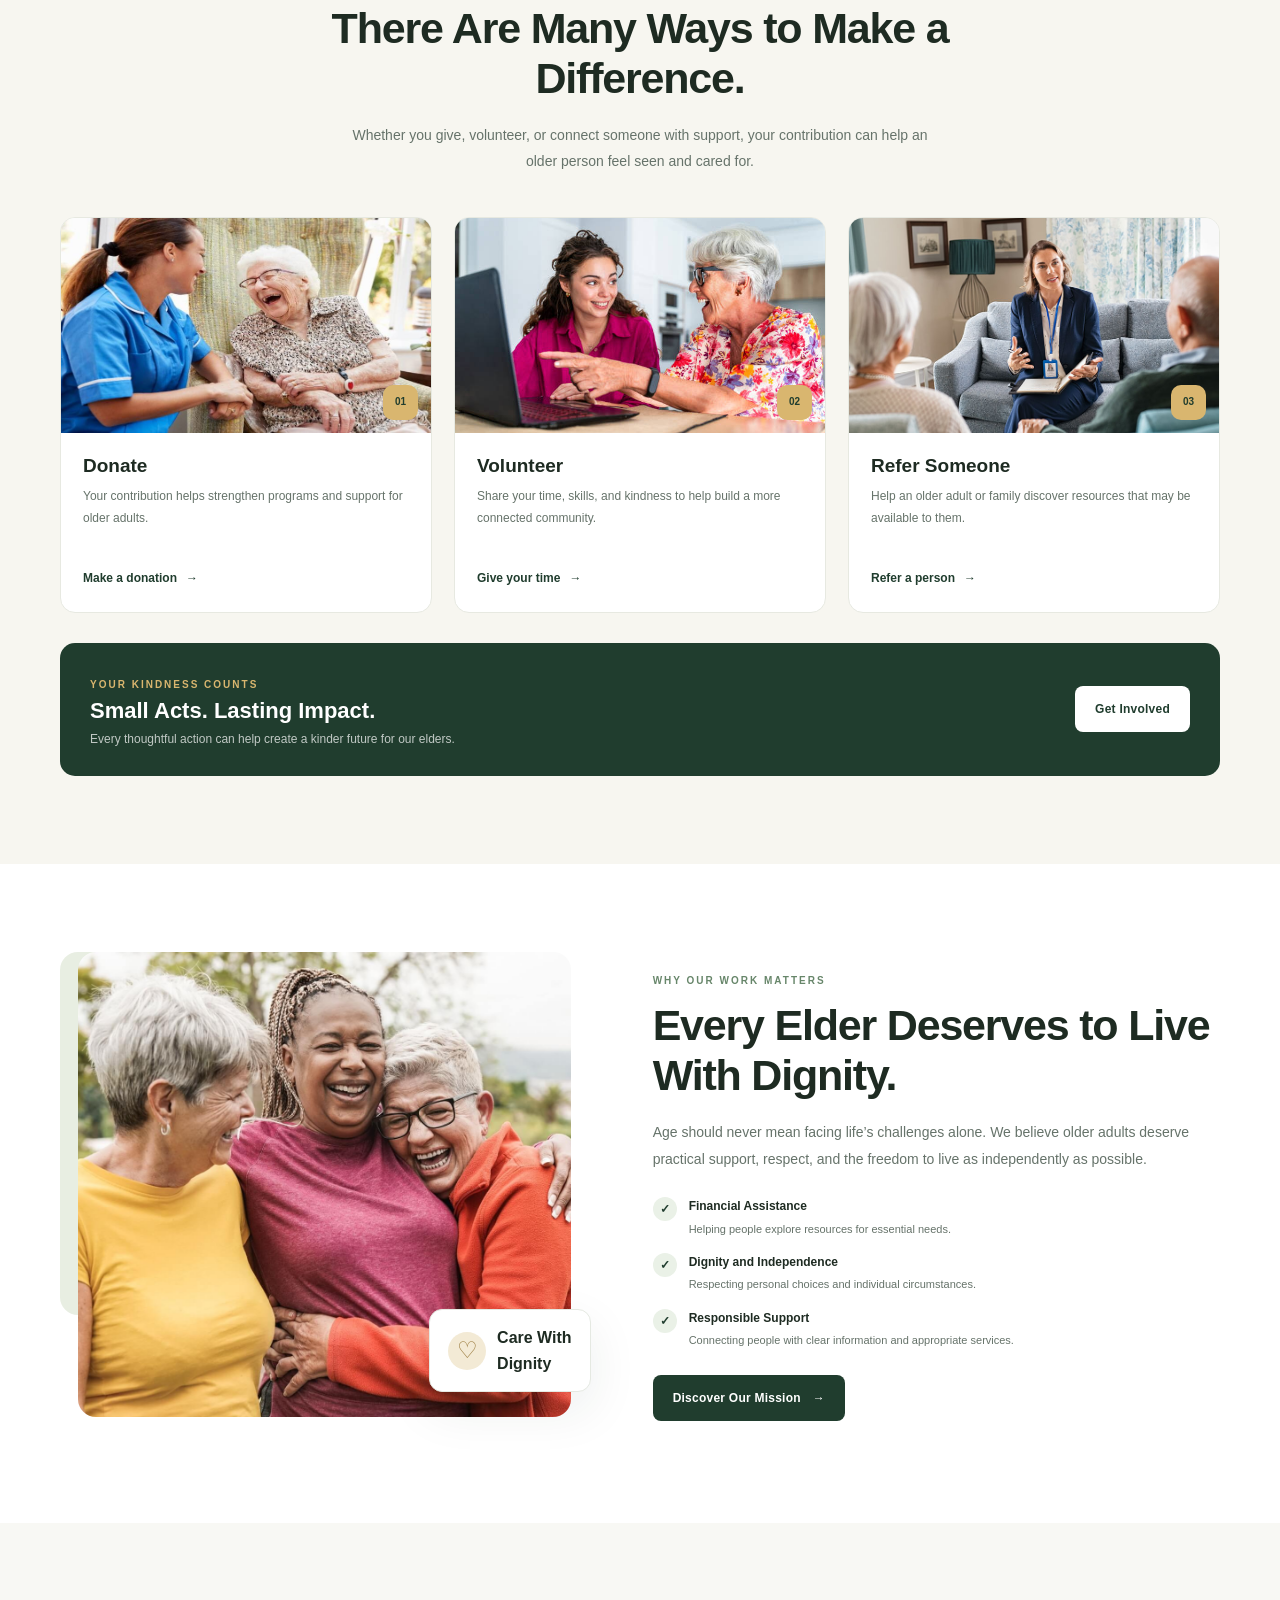
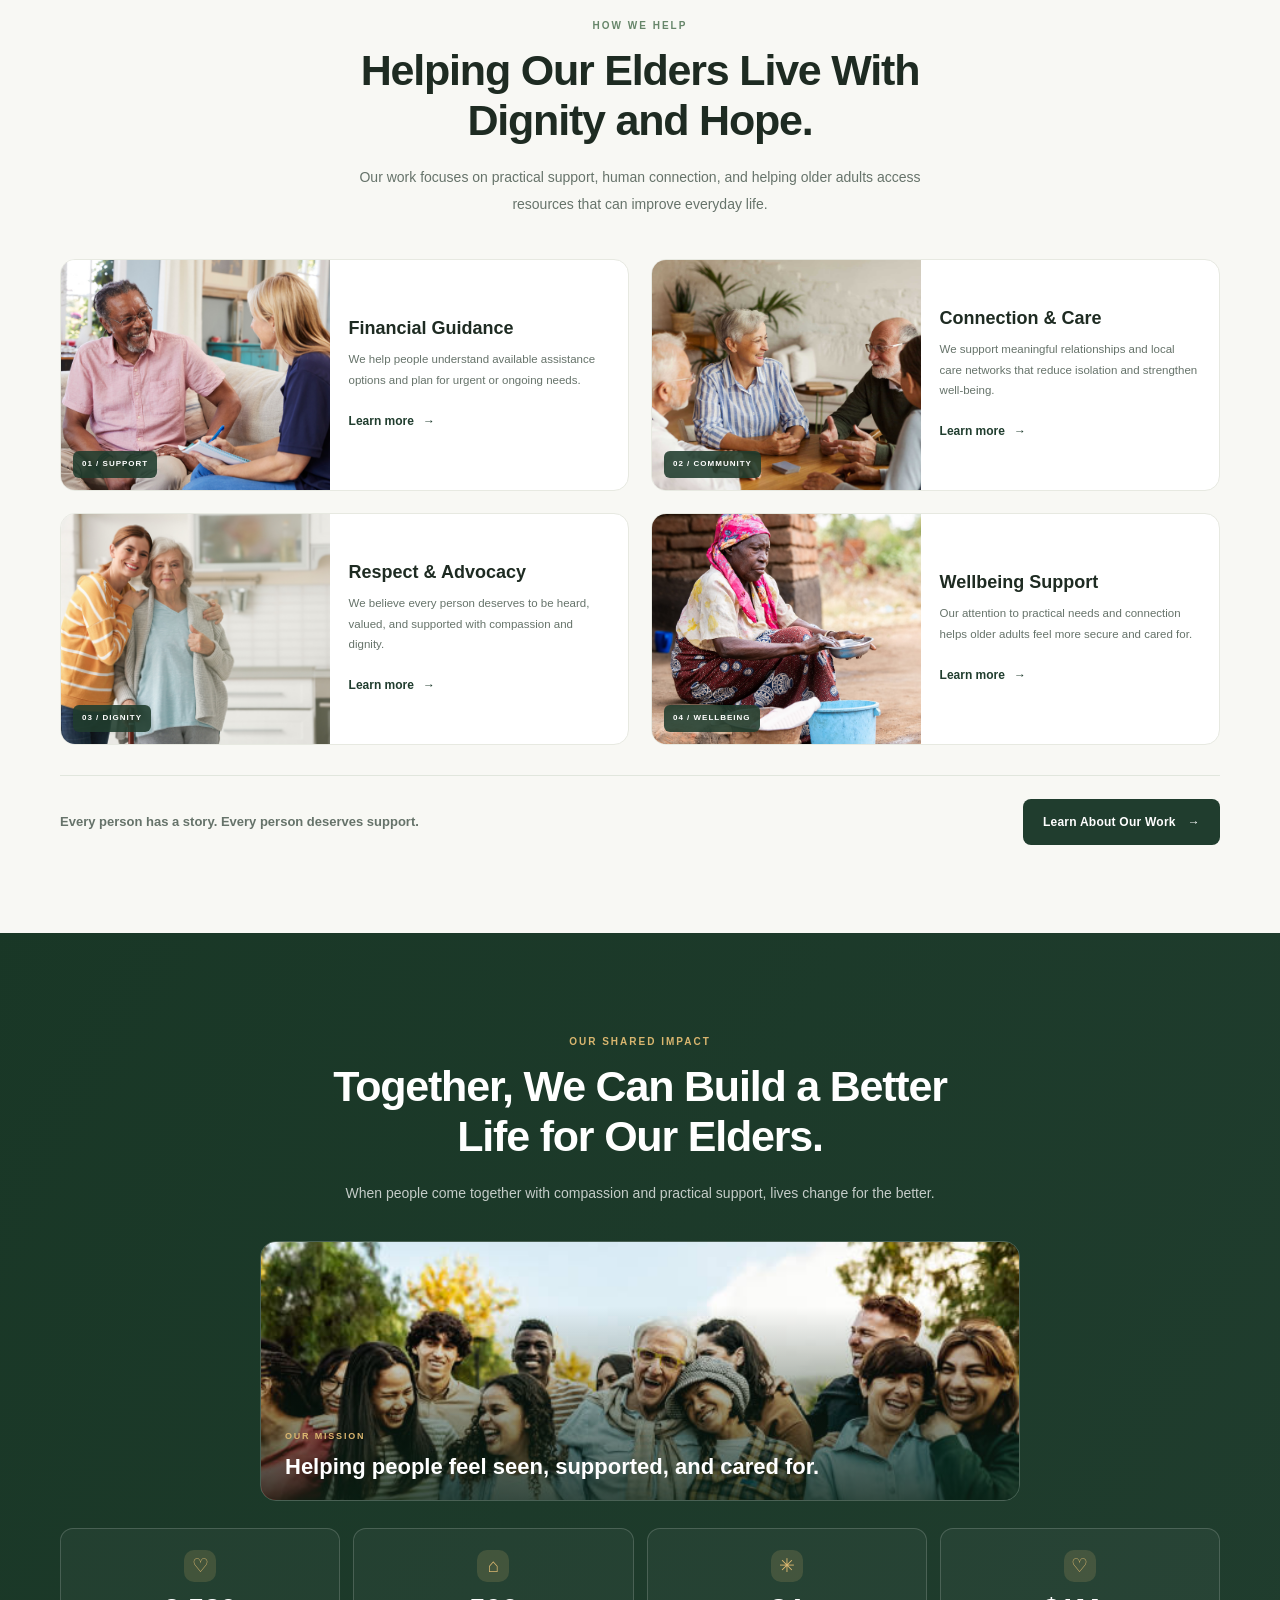
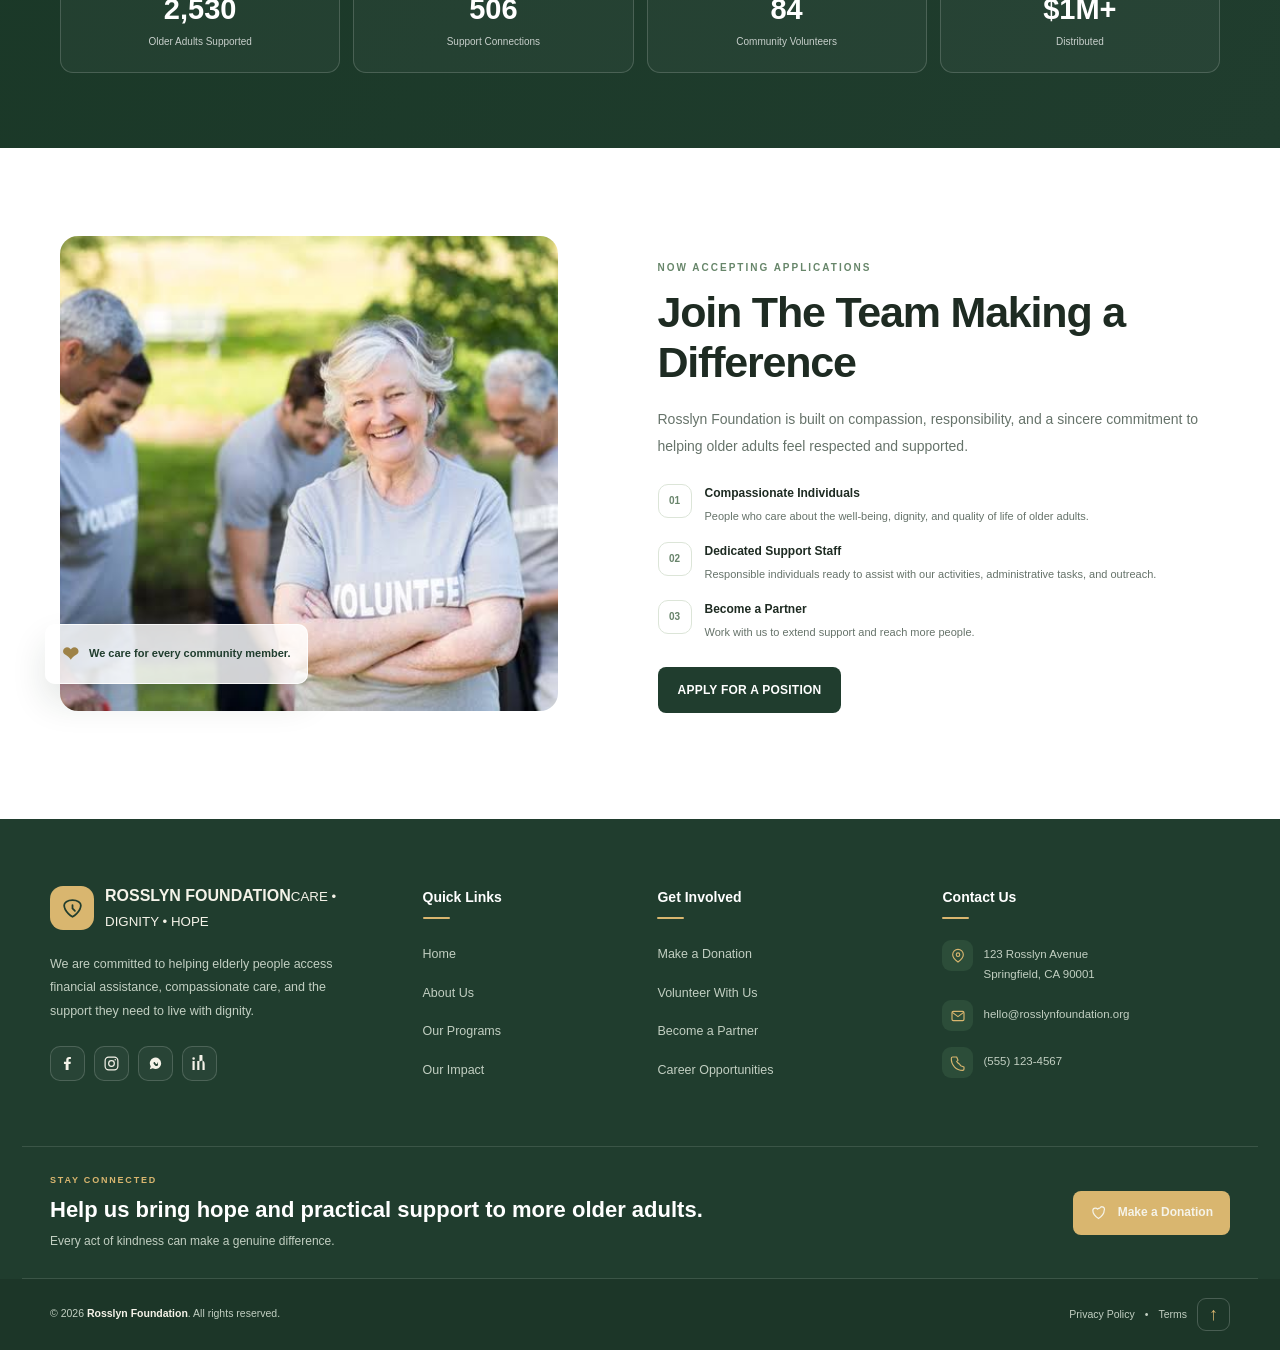
==== commit eea7489e: "Update index.html" ====
--- a/index.html
+++ b/index.html
@@ -369,7 +369,7 @@
               <span class="elderly-footer__logo-icon" aria-hidden="true">
                 <svg viewBox="0 0 24 24" fill="none"><path d="M12 20s-8-4.8-8-11.1C4 6.5 7.1 4 12 4s8 2.5 8 4.9C20 15.2 12 20 12 20Z" stroke="currentColor" stroke-width="1.7" stroke-linecap="round" stroke-linejoin="round" /><path d="M12 8.7V12l2.3 2.3" stroke="currentColor" stroke-width="1.7" stroke-linecap="round" /></svg>
               </span>
-              <span <a href="logo.html"><strong>ROSSLYN FOUNDATION</strong><small>CARE • DIGNITY • HOPE</small></span>
+              <span <a href="logo.png"><strong>ROSSLYN FOUNDATION</strong><small>CARE • DIGNITY • HOPE</small></span>
             </a>
             <p class="elderly-footer__description">We are committed to helping elderly people access financial assistance, compassionate care, and the support they need to live with dignity.</p>
             <div class="elderly-footer__socials" aria-label="Social media">
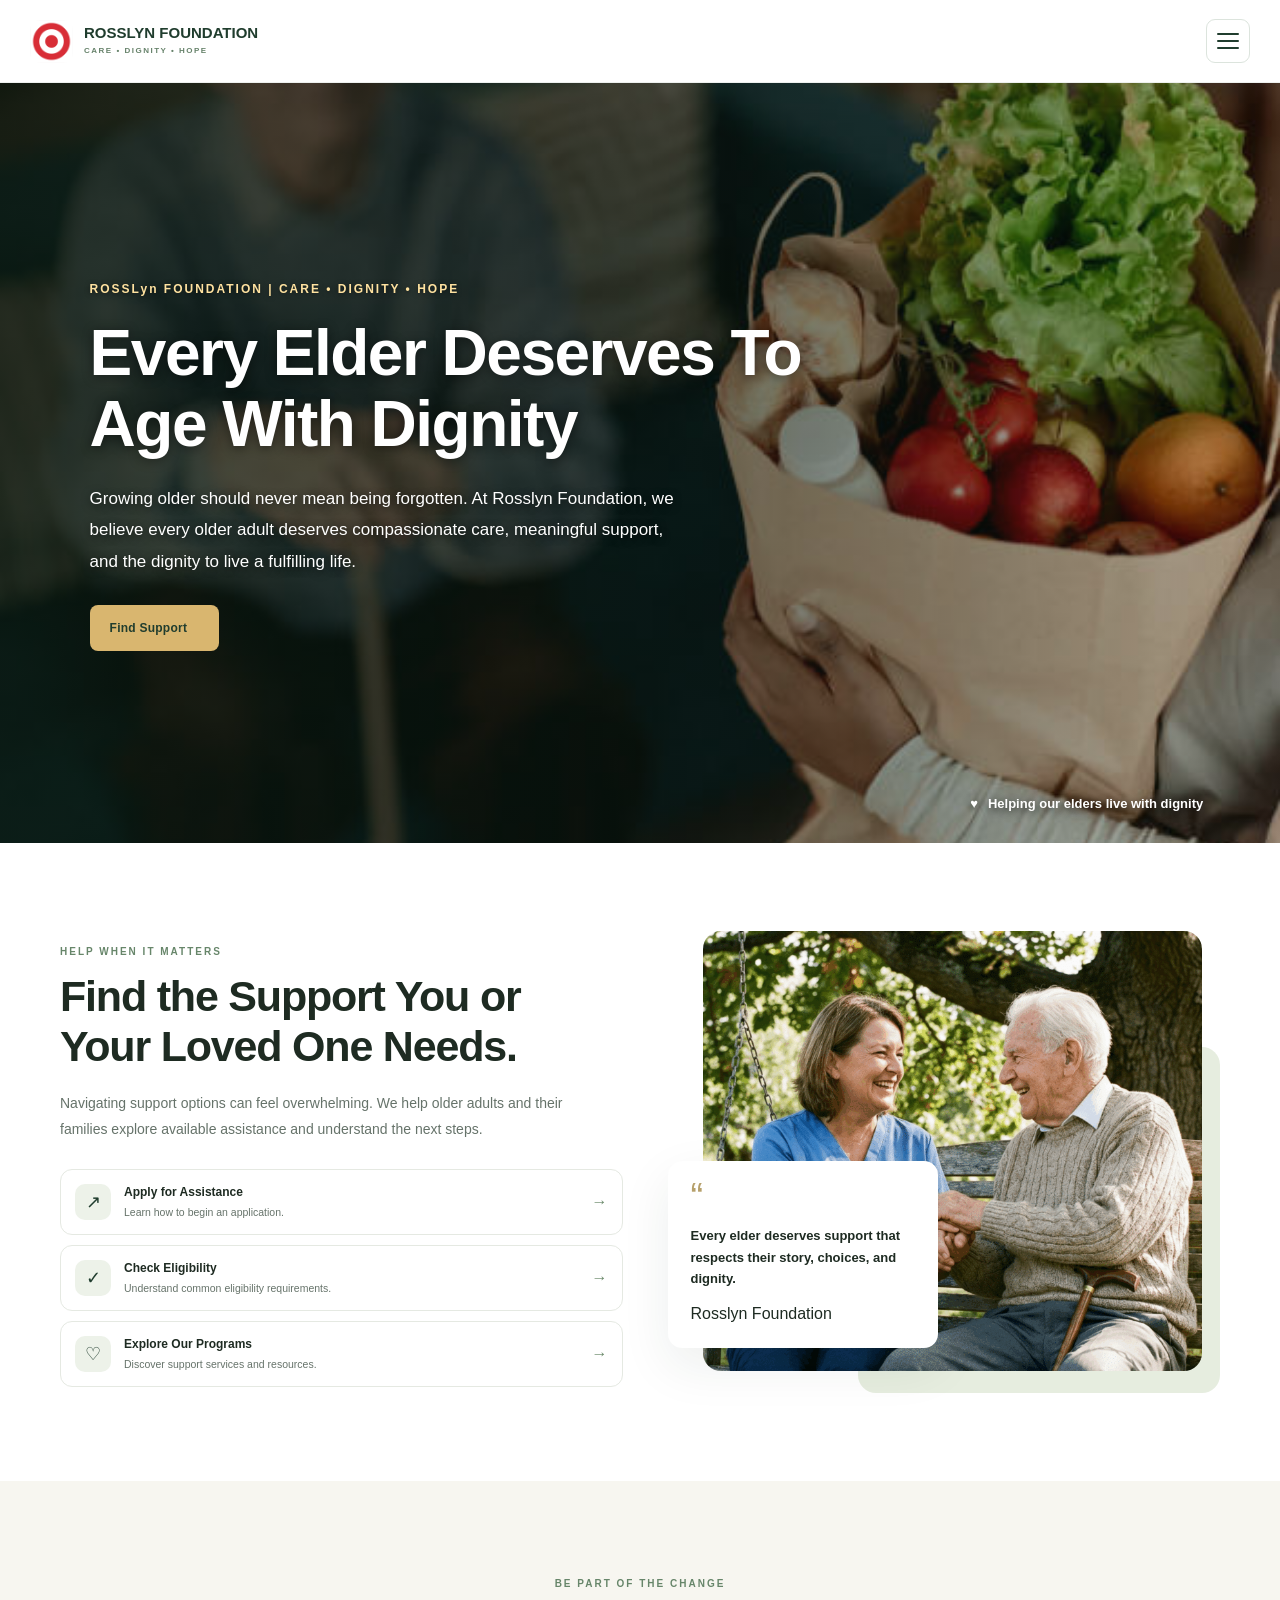
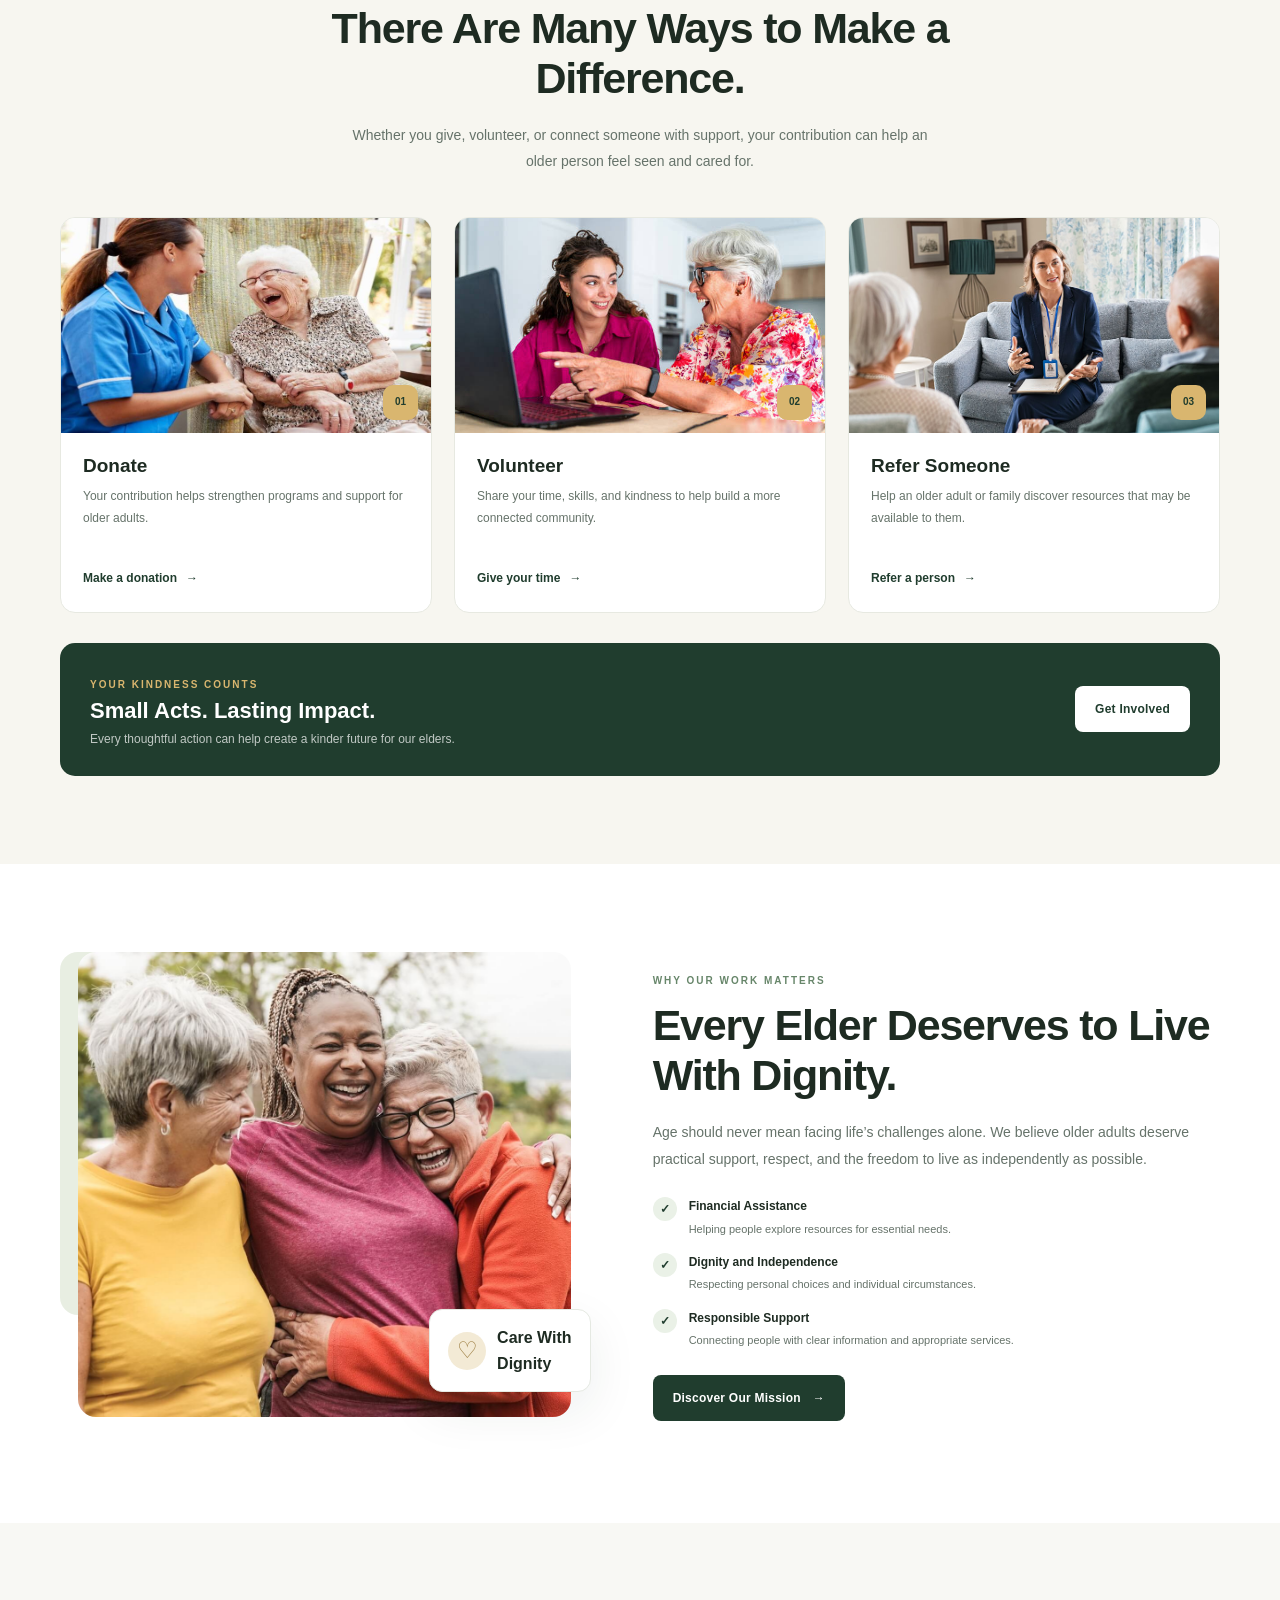
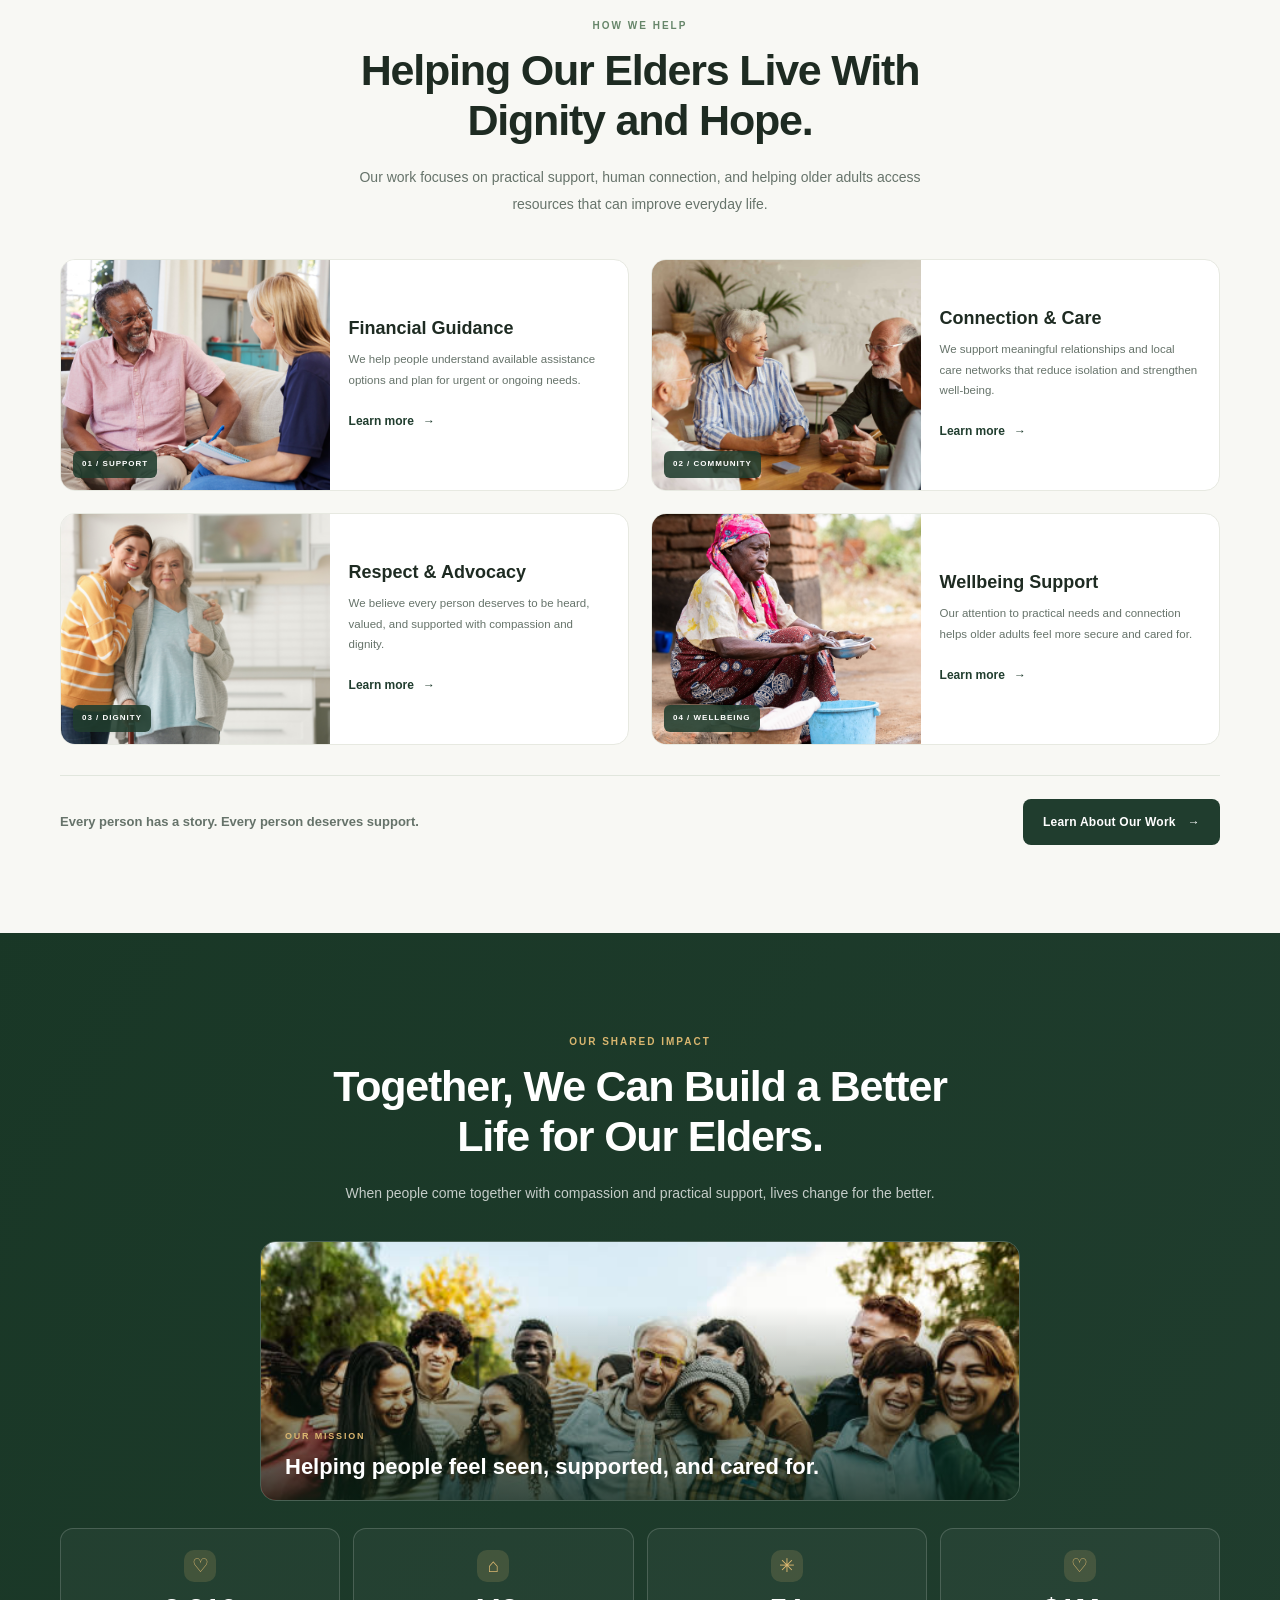
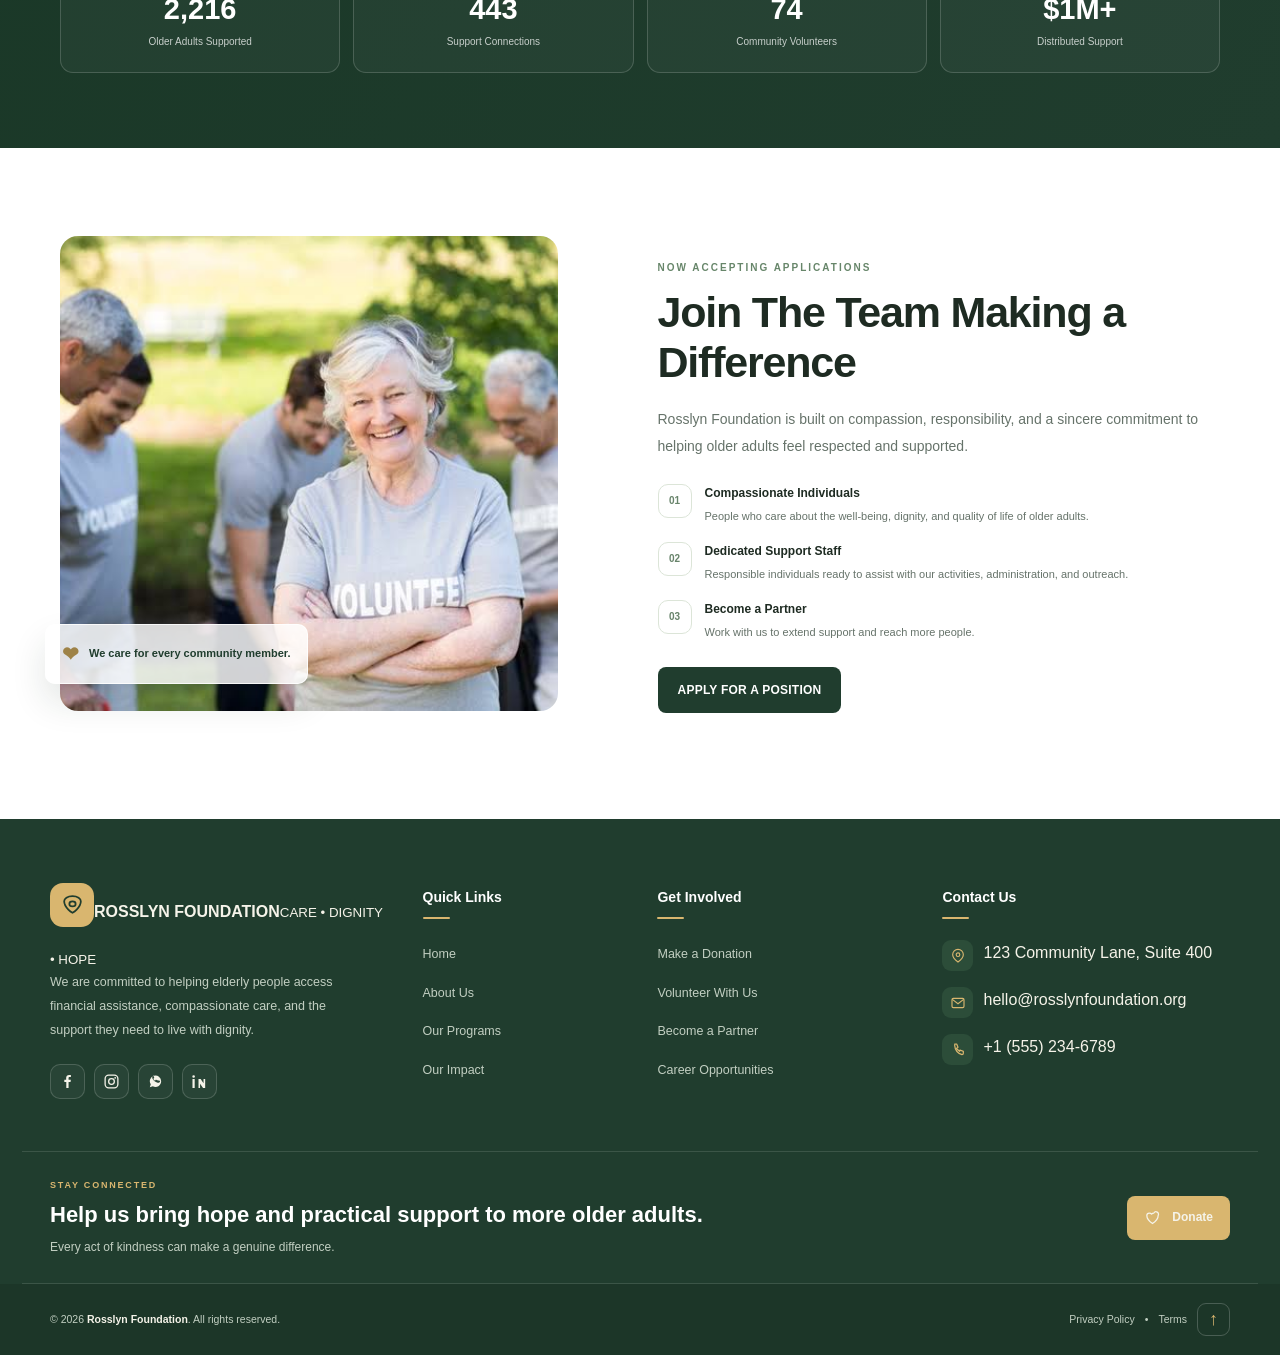
==== commit 116f71c4: "Fix the malformed footer logo HTML so the logo link renders correctly" ====
--- a/index.html
+++ b/index.html
@@ -1,4 +1,4 @@
- <!DOCTYPE html>
+<!DOCTYPE html>
 <html lang="en">
   <head>
     <meta charset="UTF-8" />
@@ -70,7 +70,7 @@
             </div>
             <div class="assistance-visual reveal">
               <img src="elderly-person.jpg" alt="An older adult sitting comfortably in a welcoming setting" loading="lazy" />
-              <div class="quote-card"><span class="quote-mark" aria-hidden="true">“</span><p>Every elder deserves support that respects their story, choices, and dignity.</p><span class="quote-card__label">COMPASSION FIRST</span></div>
+              <div class="quote-card"><span class="quote-mark" aria-hidden="true">“</span><p>Every elder deserves support that respects their story, choices, and dignity.</p><span class="quote-cite">Rosslyn Foundation</span></div>
               <span class="visual-decoration" aria-hidden="true"></span>
             </div>
           </div>
@@ -218,7 +218,7 @@
               <article class="impact-stat reveal"><span class="impact-stat__icon" aria-hidden="true">♡</span><strong class="impact-counter" data-target="3000">3000</strong><span>Older Adults Supported</span></article>
               <article class="impact-stat reveal"><span class="impact-stat__icon" aria-hidden="true">⌂</span><strong class="impact-counter" data-target="600">600+</strong><span>Support Connections</span></article>
               <article class="impact-stat reveal"><span class="impact-stat__icon" aria-hidden="true">✳</span><strong class="impact-counter" data-target="100">100</strong><span>Community Volunteers</span></article>
-              <article class="impact-stat reveal"><span class="impact-stat__icon" aria-hidden="true">♡</span><strong class="impact-counter" data-target="$1000000">$1M+</strong><span>Distributed</span></article>
+              <article class="impact-stat reveal"><span class="impact-stat__icon" aria-hidden="true">♡</span><strong class="impact-counter" data-target="$1000000">$1M+</strong><span>Distributed Support</span></article>
             </div>
           </div>
         </section>
@@ -237,7 +237,7 @@
               </p>
               <div class="join-ways">
                 <div class="join-way"><span aria-hidden="true">01</span><p><strong>Compassionate Individuals</strong><small>People who care about the well-being, dignity, and quality of life of older adults.</small></p></div>
-                <div class="join-way"><span aria-hidden="true">02</span><p><strong>Dedicated Support Staff</strong><small>Responsible individuals ready to assist with our activities, administrative tasks, and outreach.</small></p></div>
+                <div class="join-way"><span aria-hidden="true">02</span><p><strong>Dedicated Support Staff</strong><small>Responsible individuals ready to assist with our activities, administration, and outreach.</small></p></div>
                 <div class="join-way"><span aria-hidden="true">03</span><p><strong>Become a Partner</strong><small>Work with us to extend support and reach more people.</small></p></div>
               </div>
               <div class="join-actions">
@@ -256,7 +256,7 @@
               <div class="hero-content">
                 <span class="eyebrow">About Rosslyn Foundation</span>
                 <h1>Building a community where everyone can live with dignity.</h1>
-                <p class="hero-copy">We believe everyone deserves to feel valued, supported, and cared for, regardless of their circumstances. Through compassionate assistance and community support, we aim to create a safer, kinder environment for older adults and families navigating challenging times.</p>
+                <p class="hero-copy">We believe everyone deserves to feel valued, supported, and cared for, regardless of their circumstances. Through compassionate assistance and community support, we seek to help make that possible.</p>
                 <div class="actions">
                   <a class="btn primary" href="#about-mission" data-about-scroll>Discover our mission <span>→</span></a>
                   <a class="btn secondary" href="#about-what-we-do" data-about-scroll>What we do</a>
@@ -272,7 +272,7 @@
                   <span class="eyebrow">Our promise</span>
                   <h2>Compassion in action. Dignity for everyone.</h2>
                 </div>
-                <p>Our work goes beyond meeting immediate needs. We aim to help people feel seen, heard, and respected while connecting them with appropriate resources and meaningful community support. We approach each request with empathy, fairness, and a genuine commitment to preserving dignity.</p>
+                <p>Our work goes beyond meeting immediate needs. We aim to help people feel seen, heard, and respected while connecting them with appropriate resources and meaningful community support.</p>
               </div>
             </div>
           </section>
@@ -286,11 +286,11 @@
               </div>
               <div class="cards">
                 <article class="card"><div class="icon">⌂</div><h3>Essential Needs Assistance</h3><p>We aim to help eligible individuals access essential supplies and basic necessities during difficult times.</p></article>
-                <article class="card"><div class="icon">♡</div><h3>Care and Well-being</h3><p>We recognise the challenges associated with ageing, isolation, and difficult living circumstances, and seek to respond with care.</p></article>
-                <article class="card"><div class="icon">₦</div><h3>Financial Hardship</h3><p>Through available programmes and resources, we aim to support eligible people experiencing financial difficulty.</p></article>
-                <article class="card"><div class="icon">♧</div><h3>Companionship and Community</h3><p>We value connection and inclusion, and aim to encourage companionship and community participation for those who need it.</p></article>
-                <article class="card"><div class="icon">⌕</div><h3>Guidance and Resources</h3><p>We help people explore available support options and identify resources that may better match their circumstances.</p></article>
-                <article class="card"><div class="icon">✓</div><h3>Volunteers and Partnerships</h3><p>We welcome opportunities to work with volunteers and responsible partners who share our commitment to care and dignity.</p></article>
+                <article class="card"><div class="icon">♡</div><h3>Care and Well-being</h3><p>We recognise the challenges associated with ageing, isolation, and difficult living circumstances, and work to connect people with supportive resources.</p></article>
+                <article class="card"><div class="icon">₦</div><h3>Financial Hardship</h3><p>Through available programmes and resources, we aim to support eligible people experiencing financial challenges.</p></article>
+                <article class="card"><div class="icon">♧</div><h3>Companionship and Community</h3><p>We value connection and inclusion, and aim to encourage companionship and community participation.</p></article>
+                <article class="card"><div class="icon">⌕</div><h3>Guidance and Resources</h3><p>We help people explore available support options and identify resources that may better match their needs.</p></article>
+                <article class="card"><div class="icon">✓</div><h3>Volunteers and Partnerships</h3><p>We welcome opportunities to work with volunteers and responsible partners who share our commitment to caring communities.</p></article>
               </div>
             </div>
           </section>
@@ -303,9 +303,9 @@
                 <p>Every person’s circumstances are different. We believe support should begin with listening, respect, and clear communication.</p>
               </div>
               <div class="steps">
-                <div class="step"><span class="num">01 / LISTEN</span><h3>Start with understanding</h3><p>We seek to understand each person’s situation without judgment and treat every request with consideration.</p></div>
-                <div class="step"><span class="num">02 / RESPOND</span><h3>Assess needs fairly</h3><p>We aim to direct available resources responsibly and assess requests against relevant programme requirements.</p></div>
-                <div class="step"><span class="num">03 / CONNECT</span><h3>Build useful connections</h3><p>Where appropriate, we help people explore resources, services, and community connections that may be beneficial.</p></div>
+                <div class="step"><span class="num">01 / LISTEN</span><h3>Start with understanding</h3><p>We seek to understand each person’s situation without judgment and treat every request with dignity.</p></div>
+                <div class="step"><span class="num">02 / RESPOND</span><h3>Assess needs fairly</h3><p>We aim to direct available resources responsibly and assess requests against relevant programme criteria.</p></div>
+                <div class="step"><span class="num">03 / CONNECT</span><h3>Build useful connections</h3><p>Where appropriate, we help people explore resources, services, and community connections that may provide practical support.</p></div>
               </div>
             </div>
           </section>
@@ -331,14 +331,14 @@
           <section class="section">
             <div class="wrap people">
               <div class="people-art"><div class="quote">“Every person has a story. Every person deserves to be treated with care.”<strong>People are at the heart of our mission.</strong></div></div>
-              <div class="people-copy"><span class="eyebrow">People first</span><h2>Every person has a story.</h2><p>Behind every request for support is a person with experiences, aspirations, challenges, and hopes. We strive to respond with respect and practical empathy, recognising that each person deserves to be treated with care.</p></div>
+              <div class="people-copy"><span class="eyebrow">People first</span><h2>Every person has a story.</h2><p>Behind every request for support is a person with experiences, aspirations, challenges, and hopes. We believe people should be treated with compassion and respect.</p></div>
             </div>
           </section>
 
           <section class="section soft">
             <div class="wrap commit">
               <div><span class="eyebrow">Our commitment</span><h2>Support built on trust and respect.</h2></div>
-              <div><p class="muted">We aim to approach support requests with fairness, care, and respect for privacy. Information submitted through our website should be handled responsibly and used for appropriate support and programme-related communication only.</p></div>
+              <div><p class="muted">We aim to approach support requests with fairness, care, and respect for privacy. Information submitted through our website should be handled responsibly and with consideration for the people involved.</p></div>
             </div>
           </section>
 
@@ -367,16 +367,16 @@
           <div class="elderly-footer__brand">
             <a href="#home" class="elderly-footer__logo" data-site-view="home" aria-label="Go to homepage">
               <span class="elderly-footer__logo-icon" aria-hidden="true">
-                <svg viewBox="0 0 24 24" fill="none"><path d="M12 20s-8-4.8-8-11.1C4 6.5 7.1 4 12 4s8 2.5 8 4.9C20 15.2 12 20 12 20Z" stroke="currentColor" stroke-width="1.7" stroke-linecap="round" stroke-linejoin="round" /><path d="M12 8.7V12l2.3 2.3" stroke="currentColor" stroke-width="1.7" stroke-linecap="round" /></svg>
+                <svg viewBox="0 0 24 24" fill="none"><path d="M12 20s-8-4.8-8-11.1C4 6.5 7.1 4 12 4s8 2.5 8 4.9C20 15.2 12 20 12 20Z" stroke="currentColor" stroke-width="1.7" stroke-linecap="round" stroke-linejoin="round"></path><path d="M9 11.4c0-1.2 1.3-2.3 3-2.3s3 1.1 3 2.3-1.3 2.3-3 2.3-3-1.1-3-2.3Z" stroke="currentColor" stroke-width="1.7" stroke-linecap="round"></path></svg>
               </span>
-              <span <a href="logo.png"><strong>ROSSLYN FOUNDATION</strong><small>CARE • DIGNITY • HOPE</small></span>
+              <a href="logo.png"><strong>ROSSLYN FOUNDATION</strong><small>CARE • DIGNITY • HOPE</small></a>
             </a>
             <p class="elderly-footer__description">We are committed to helping elderly people access financial assistance, compassionate care, and the support they need to live with dignity.</p>
             <div class="elderly-footer__socials" aria-label="Social media">
-              <a href="#" class="elderly-footer__social" aria-label="Facebook" title="Facebook"><svg viewBox="0 0 24 24" fill="currentColor" aria-hidden="true"><path d="M13.5 21v-8.2h2.8l.4-3.2h-3.2V7.3c0-.9.3-1.5 1.6-1.5h1.7V2.8c-.3 0-1.3-.1-2.5-.1-2.4 0-4.1 1.5-4.1 4.3v2.5H7v3.2h2.4V21h4.1Z" /></svg></a>
-              <a href="#" class="elderly-footer__social" aria-label="Instagram" title="Instagram"><svg viewBox="0 0 24 24" fill="none" aria-hidden="true"><rect x="3" y="3" width="18" height="18" rx="5" stroke="currentColor" stroke-width="1.7" /><circle cx="12" cy="12" r="4" stroke="currentColor" stroke-width="1.7" /><circle cx="17.3" cy="6.7" r="1.1" fill="currentColor" /></svg></a>
-              <a href="#" class="elderly-footer__social" aria-label="WhatsApp" title="WhatsApp"><svg viewBox="0 0 24 24" fill="none" aria-hidden="true"><path d="M20 11.7a8 8 0 0 1-11.8 7L4 20l1.3-4A8 8 0 1 1 20 11.7Zm-4.3-1.1c-.2-.1-.4-.1-.7.1l-.4.5a.7.7 0 0 1-.1.7c-.1.2-.5.6-.7.8-.2.1-.5.2-.7 0-.5-.3-1.1-.8-1.4-1.4-.3-.5-.5-1.1-.6-1.3-.1-.2-.3-.2-.6-.1l-.8.4a1 1 0 0 0-.5.7c-.1.5.2 1.4.8 2.2.7 1 .9 1.3 1.7 1.8.8.5 1.8.6 2.4.5.6-.1 1.2-.7 1.4-1.4.2-.7.2-1.6-.1-2.2Z" fill="currentColor" /></svg></a>
-              <a href="#" class="elderly-footer__social" aria-label="X" title="X"><svg viewBox="0 0 24 24" fill="currentColor" aria-hidden="true"><path d="M5.2 8.5H2.1V21h3.1V8.5ZM3.7 3A1.8 1.8 0 1 0 3.7 6.6 1.8 1.8 0 0 0 3.7 3Zm5.6 5.5h3V9.6c.4-.7 1.3-1.6 3.1-1.6 3.3 0 3.9 2.2 3.9 5V21h-3.1v-19.2c0-1.4-.1-3.2-2-3.2-2 0-2.3 1.6-2.3 3.1V21h-3.1V8.5Z" /></svg></a>
+              <a href="#" class="elderly-footer__social" aria-label="Facebook" title="Facebook"><svg viewBox="0 0 24 24" fill="currentColor" aria-hidden="true"><path d="M13.5 21v-8.2h2.8l.4-3.2h-3.2V7.3c0-.9.3-1.5 1.6-1.5h1.7V2.8c-.3 0-1.3-.1-2.5-.1-2.5 0-4.2 1.5-4.2 4.3v2.4H7.5v3.2h2.8V21h3.2Z"></path></svg></a>
+              <a href="#" class="elderly-footer__social" aria-label="Instagram" title="Instagram"><svg viewBox="0 0 24 24" fill="none" aria-hidden="true"><rect x="3" y="3" width="18" height="18" rx="5" stroke="currentColor" stroke-width="1.8"></rect><circle cx="12" cy="12" r="4" stroke="currentColor" stroke-width="1.8"></circle><circle cx="17.2" cy="6.8" r="1.2" fill="currentColor"></circle></svg></a>
+              <a href="#" class="elderly-footer__social" aria-label="WhatsApp" title="WhatsApp"><svg viewBox="0 0 24 24" fill="none" aria-hidden="true"><path d="M20 11.7a8 8 0 0 1-11.8 7L4 20l1.3-4.1A8 8 0 1 1 20 11.7Zm-5.3-1.3c-.3-.1-1.7-.8-1.9-.9-.2-.1-.3-.1-.5.1-.1.1-.5.9-.7 1.1-.1.1-.3.1-.4.1-.2.1-.4-.1-.7-.5-.9-.6-1.2-1.5-1.3-1.8-.1-.3-.1-.3.1-.6.2-.2.2-.4.3-.5.1-.1.1-.3.2-.4.1-.1.1-.2.2-.4.1-.1.1-.3.1-.4 0-.1 0-.3-.1-.4-.1-.1-.5-1.2-.7-1.7-.2-.5-.4-.4-.5-.4H9c-.2 0-.5.1-.7.4-.3.3-.9.9-.9 2.2 0 1.3.9 2.5 1.1 2.7.1.1 1.9 2.9 4.7 4.1 2.7 1.1 2.7.7 3.2.7.5 0 1.7-.7 1.9-1.4.2-.7.2-1.3.1-1.4-.1-.1-.3-.1-.6-.2Z" fill="currentColor"></path></svg></a>
+              <a href="#" class="elderly-footer__social" aria-label="X" title="X"><svg viewBox="0 0 24 24" fill="currentColor" aria-hidden="true"><path d="M5.2 8.5H2.1V21h3.1V8.5ZM3.7 3A1.8 1.8 0 1 1 3.7 6.7 1.8 1.8 0 0 1 3.7 3Zm6.9 5.5h3l4.1 5.8V8.5H20v12.5h-3l-4.2-5.9v5.9H10.6V8.5Z"></path></svg></a>
             </div>
           </div>
 
@@ -402,9 +402,9 @@
 
           <div class="elderly-footer__column elderly-footer__contact">
             <h3>Contact Us</h3>
-            <div class="elderly-footer__contact-item"><span class="elderly-footer__contact-icon" aria-hidden="true"><svg viewBox="0 0 24 24" fill="none"><path d="M20 10c0 5-8 11-8 11S4 15 4 10a8 8 0 1 1 16 0Z" stroke="currentColor" stroke-width="1.7" /><circle cx="12" cy="10" r="2.6" stroke="currentColor" stroke-width="1.7" /></svg></span><p>123 Rosslyn Avenue<br />Springfield, CA 90001</p></div>
-            <div class="elderly-footer__contact-item"><span class="elderly-footer__contact-icon" aria-hidden="true"><svg viewBox="0 0 24 24" fill="none"><rect x="3" y="5" width="18" height="14" rx="2" stroke="currentColor" stroke-width="1.7" /><path d="m4 7 8 6 8-6" stroke="currentColor" stroke-width="1.7" stroke-linecap="round" stroke-linejoin="round" /></svg></span><a href="mailto:hello@rosslynfoundation.org">hello@rosslynfoundation.org</a></div>
-            <div class="elderly-footer__contact-item"><span class="elderly-footer__contact-icon" aria-hidden="true"><svg viewBox="0 0 24 24" fill="none"><path d="M7 3h3l2 5-2 1.5a15 15 0 0 0 4.5 4.5L16 16l5 2v3c0 1.1-.9 2-2 2A17 17 0 0 1 2 5c0-1.1.9-2 2-2Z" stroke="currentColor" stroke-width="1.7" stroke-linecap="round" stroke-linejoin="round" /></svg></span><a href="tel:+15551234567">(555) 123-4567</a></div>
+            <div class="elderly-footer__contact-item"><span class="elderly-footer__contact-icon" aria-hidden="true"><svg viewBox="0 0 24 24" fill="none"><path d="M20 10c0 5-8 11-8 11S4 15 4 10a8 8 0 0 1 16 0Z" stroke="currentColor" stroke-width="1.7"></path><circle cx="12" cy="10" r="2.7" stroke="currentColor" stroke-width="1.7"></circle></svg></span><span>123 Community Lane, Suite 400</span></div>
+            <div class="elderly-footer__contact-item"><span class="elderly-footer__contact-icon" aria-hidden="true"><svg viewBox="0 0 24 24" fill="none"><rect x="3" y="5" width="18" height="14" rx="2" stroke="currentColor" stroke-width="1.7"></rect><path d="m4 7 8 6 8-6" stroke="currentColor" stroke-width="1.7" stroke-linecap="round"></path></svg></span><span>hello@rosslynfoundation.org</span></div>
+            <div class="elderly-footer__contact-item"><span class="elderly-footer__contact-icon" aria-hidden="true"><svg viewBox="0 0 24 24" fill="none"><path d="M7 3h3l2 5-2 1.5a15 15 0 0 0 4.5 4.5L15 12l5 2v3a2 2 0 0 1-2 2A16 16 0 0 1 7 5a2 2 0 0 1 2-2Z" stroke="currentColor" stroke-width="1.8" stroke-linecap="round" stroke-linejoin="round"></path></svg></span><span>+1 (555) 234-6789</span></div>
           </div>
         </div>
       </div>
@@ -416,7 +416,7 @@
             <h3>Help us bring hope and practical support to more older adults.</h3>
             <p>Every act of kindness can make a genuine difference.</p>
           </div>
-          <a class="elderly-footer__donate-btn" href="/donate"><svg viewBox="0 0 24 24" fill="none" aria-hidden="true"><path d="M12 20.5S4 15.3 4 9.2A3.5 3.5 0 0 1 7.5 5.7c1.3 0 2.5.6 3.2 1.6.7-1 1.9-1.6 3.2-1.6A3.5 3.5 0 0 1 20 9.2c0 6.1-8 11.3-8 11.3Z" stroke="currentColor" stroke-width="1.7" stroke-linejoin="round" /></svg>Make a Donation</a>
+          <a class="elderly-footer__donate-btn" href="/donate"><svg viewBox="0 0 24 24" fill="none" aria-hidden="true"><path d="M12 20.5S4 15.3 4 9.2A3.5 3.5 0 0 1 7.5 5.7c1.3 0 2.5.6 3.2 1.6.7-1 1.9-1.6 3.2-1.6A3.5 3.5 0 0 1 20 9.2c0 6.1-8 11.3-8 11.3Z" stroke="currentColor" stroke-width="1.8" stroke-linecap="round" stroke-linejoin="round"></path></svg> Donate</a>
         </div>
       </div>
 
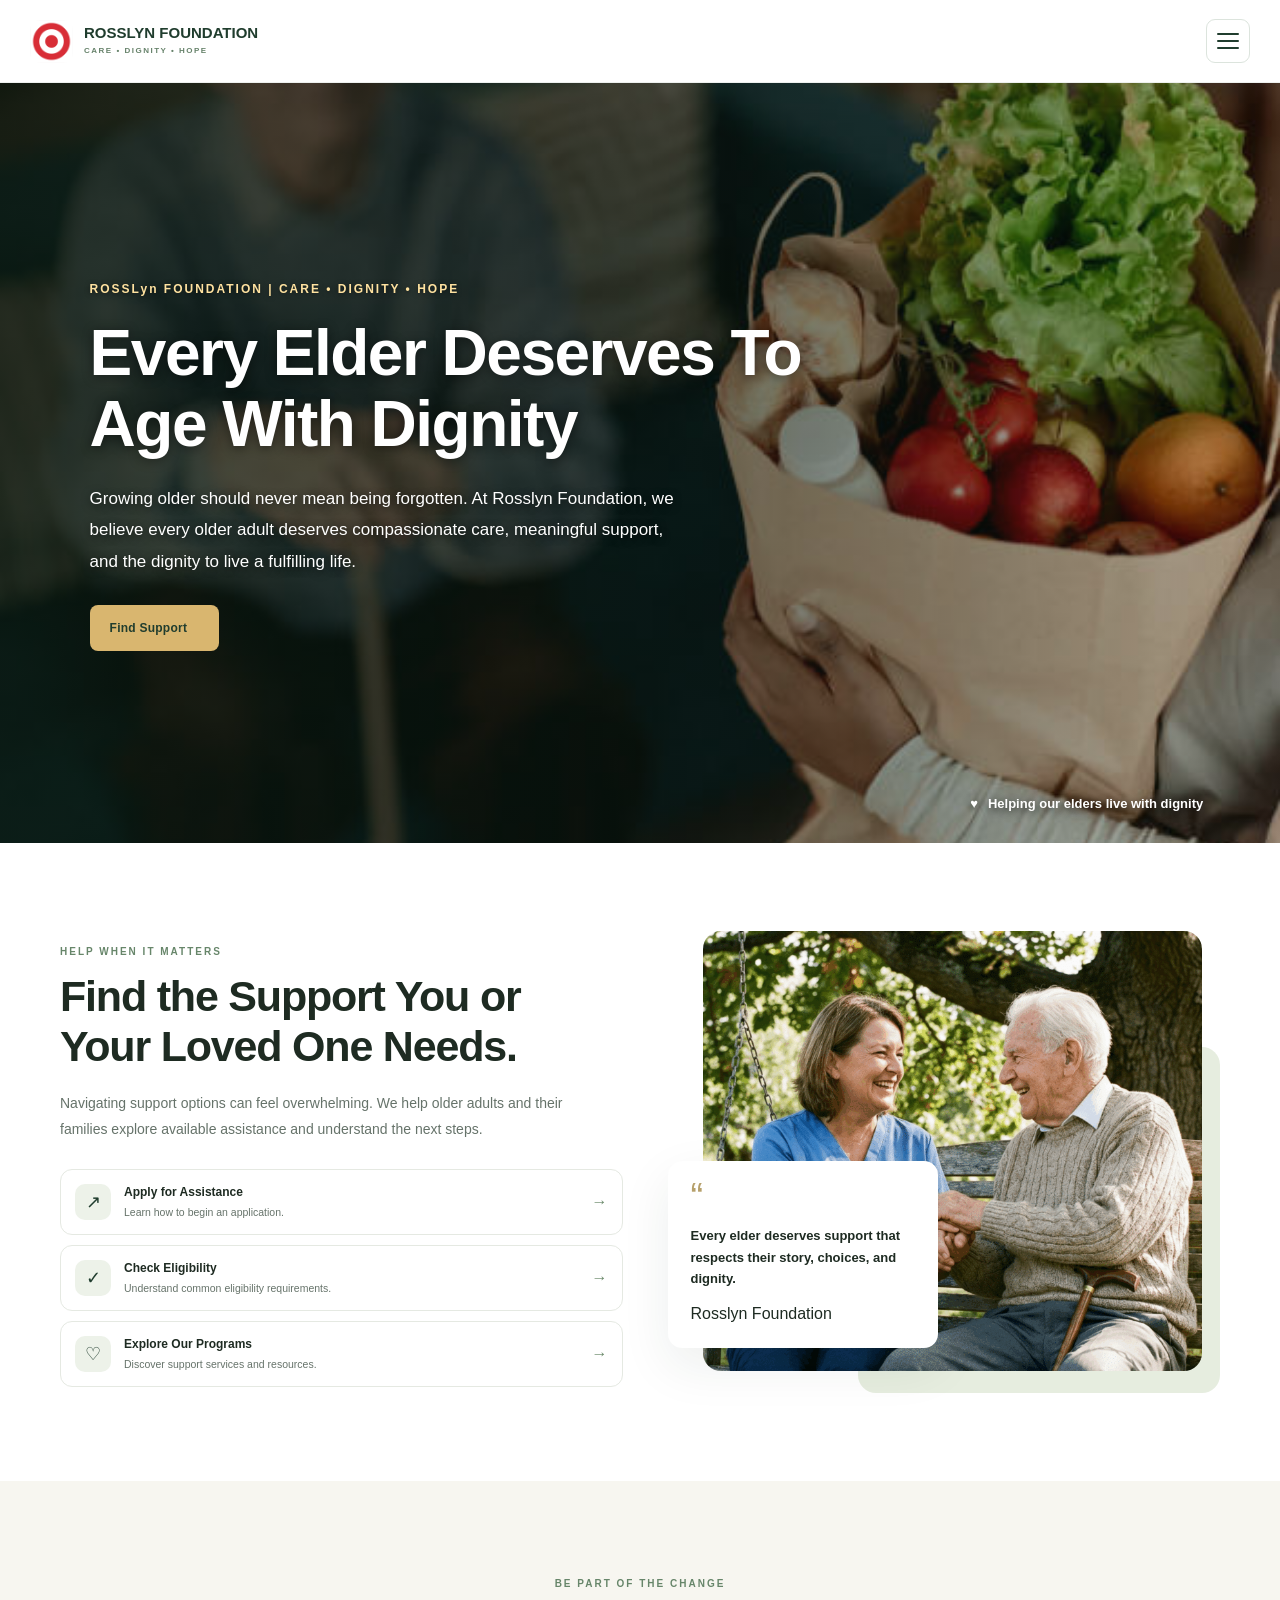
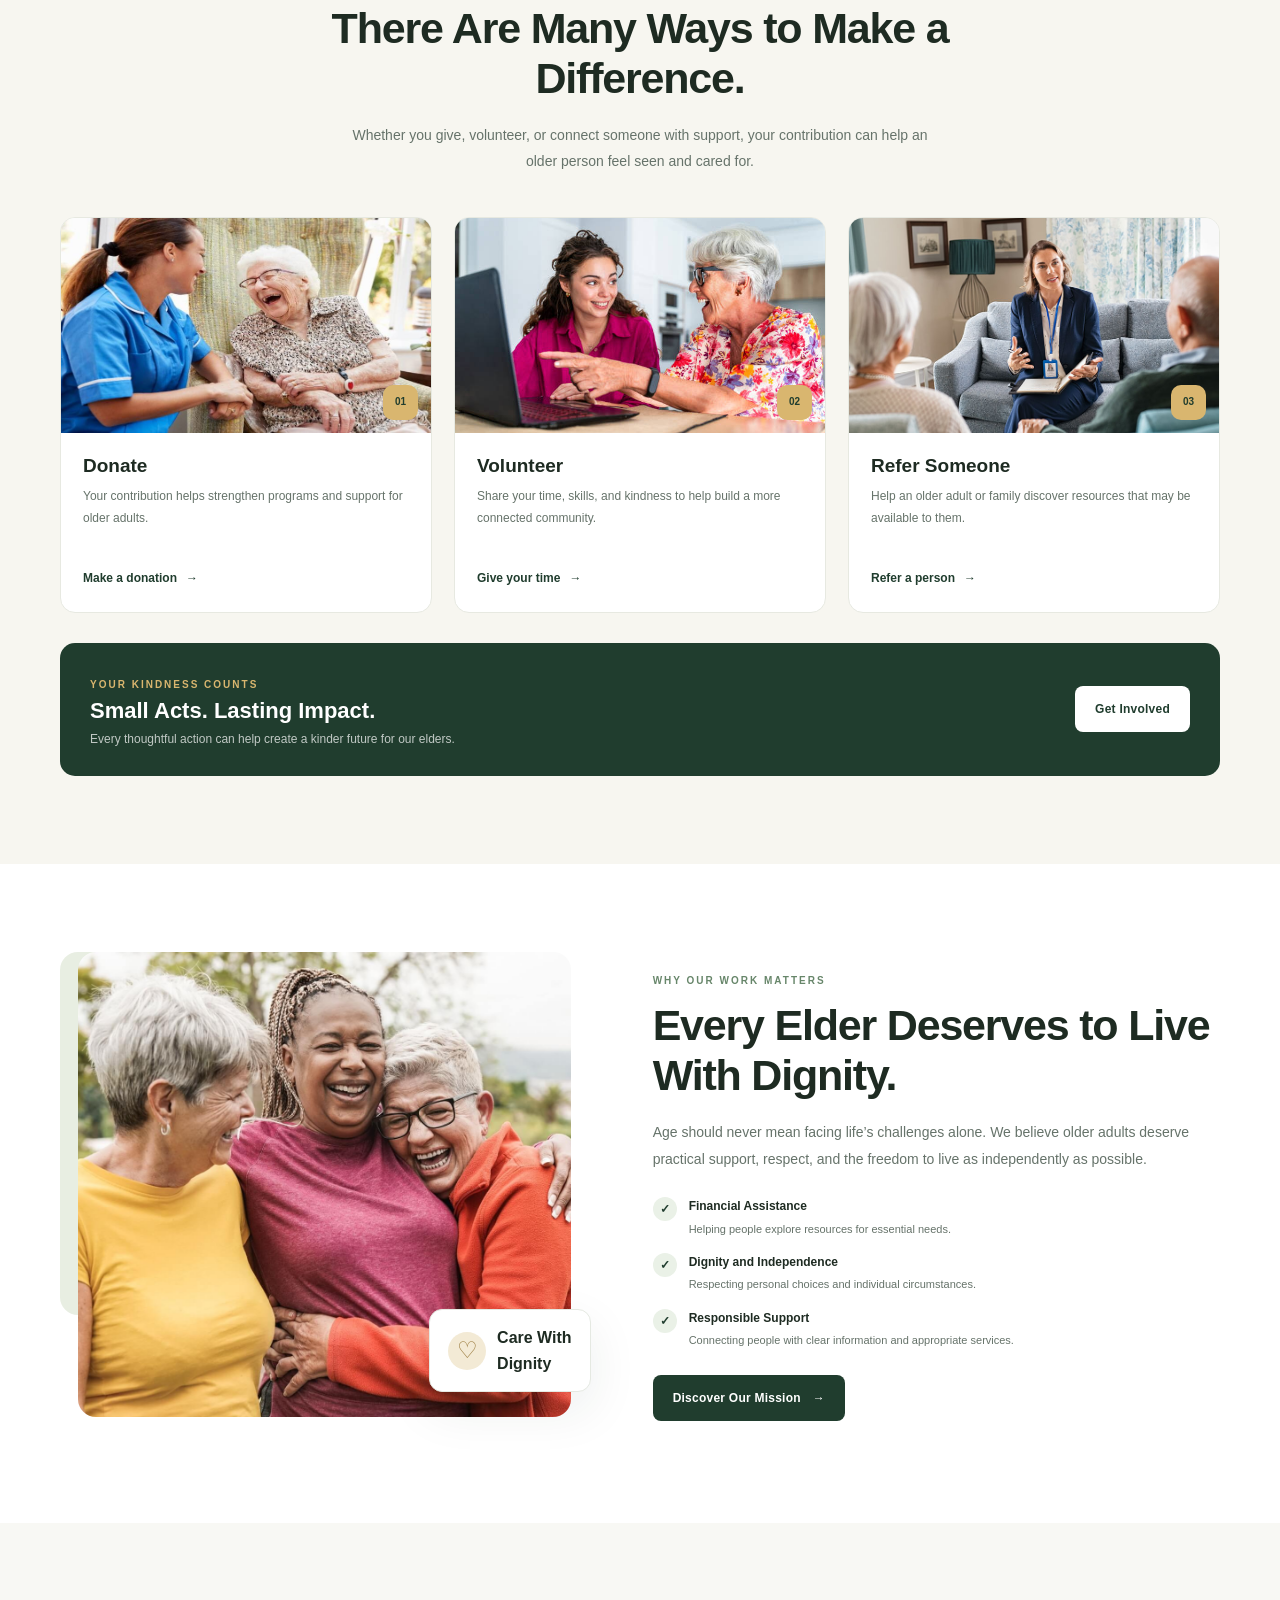
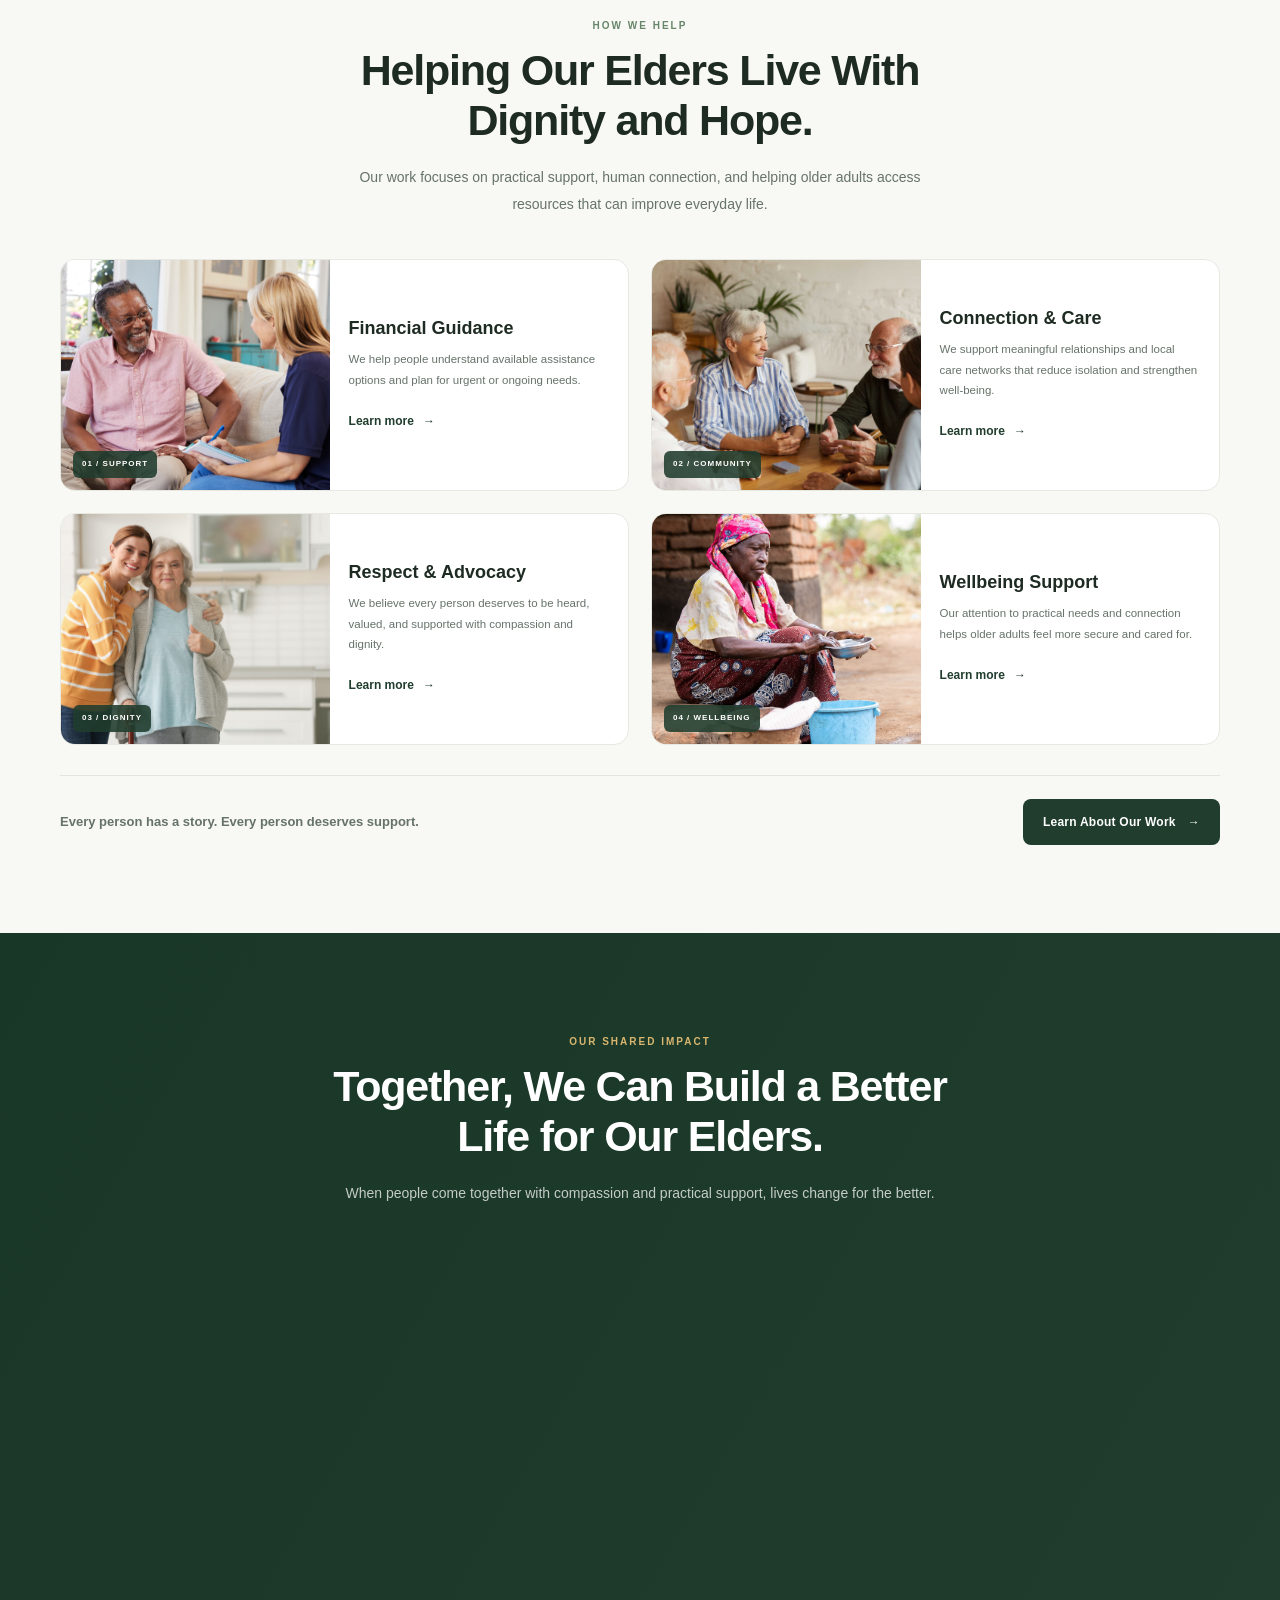
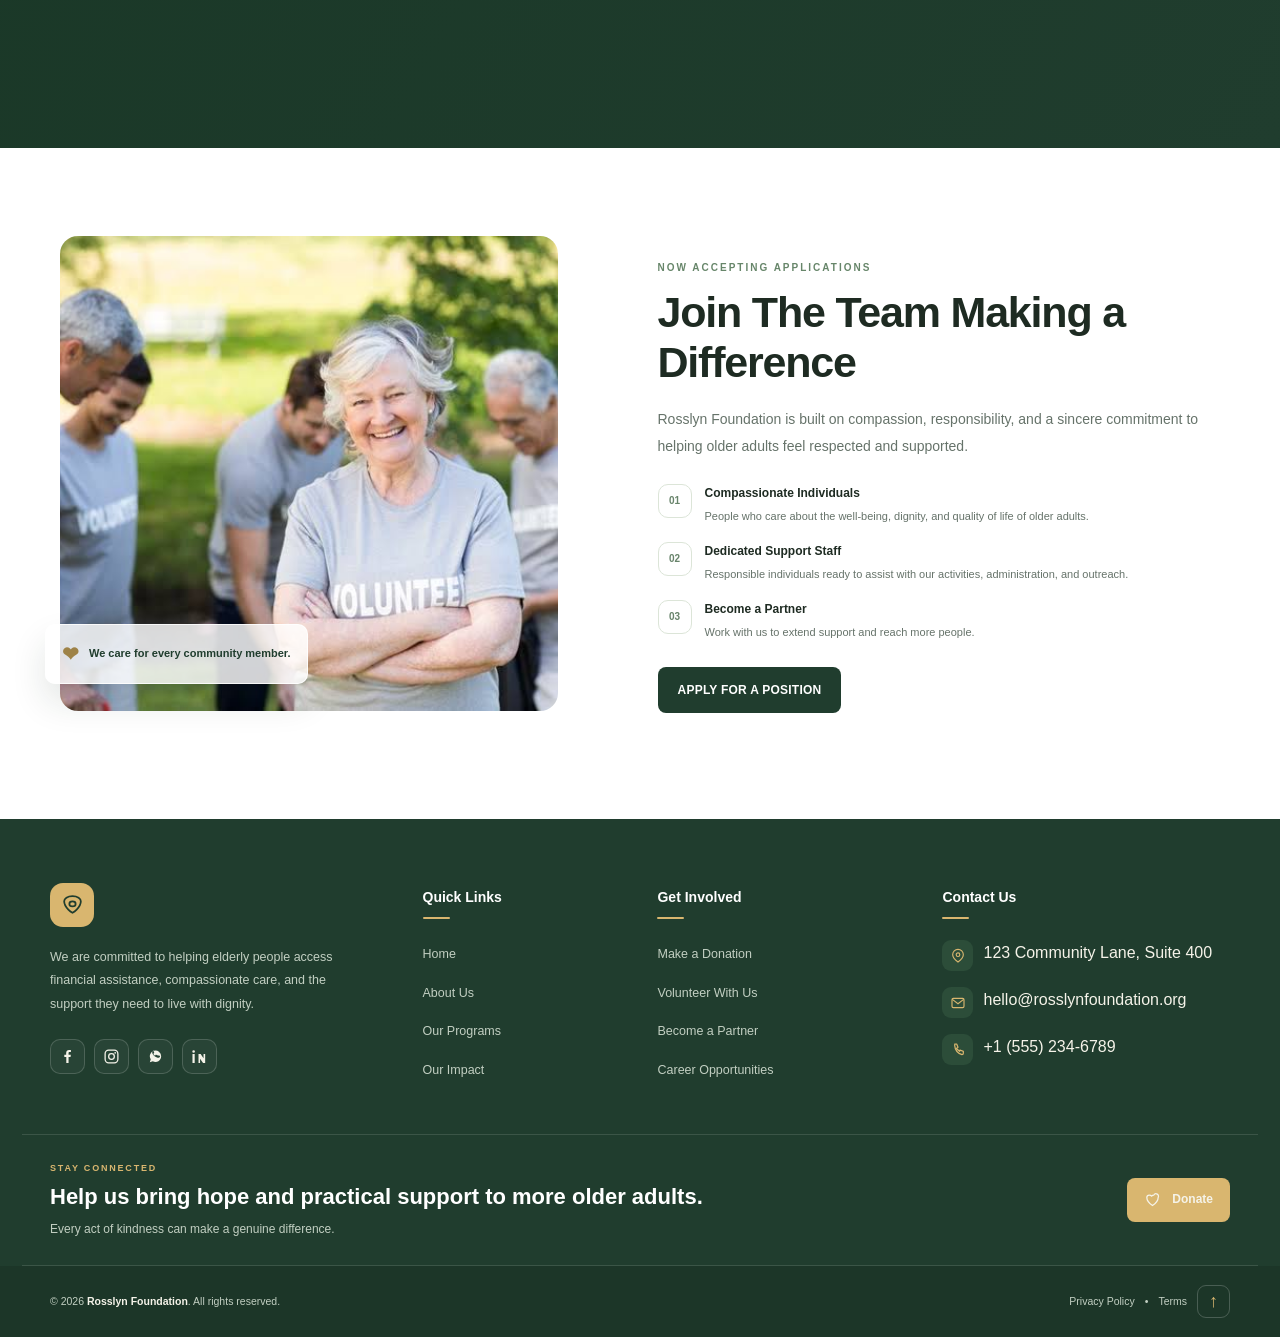
==== commit 40158dfc: "Update index.html" ====
--- a/index.html
+++ b/index.html
@@ -369,7 +369,6 @@
               <span class="elderly-footer__logo-icon" aria-hidden="true">
                 <svg viewBox="0 0 24 24" fill="none"><path d="M12 20s-8-4.8-8-11.1C4 6.5 7.1 4 12 4s8 2.5 8 4.9C20 15.2 12 20 12 20Z" stroke="currentColor" stroke-width="1.7" stroke-linecap="round" stroke-linejoin="round"></path><path d="M9 11.4c0-1.2 1.3-2.3 3-2.3s3 1.1 3 2.3-1.3 2.3-3 2.3-3-1.1-3-2.3Z" stroke="currentColor" stroke-width="1.7" stroke-linecap="round"></path></svg>
               </span>
-              <a href="logo.png"><strong>ROSSLYN FOUNDATION</strong><small>CARE • DIGNITY • HOPE</small></a>
             </a>
             <p class="elderly-footer__description">We are committed to helping elderly people access financial assistance, compassionate care, and the support they need to live with dignity.</p>
             <div class="elderly-footer__socials" aria-label="Social media">
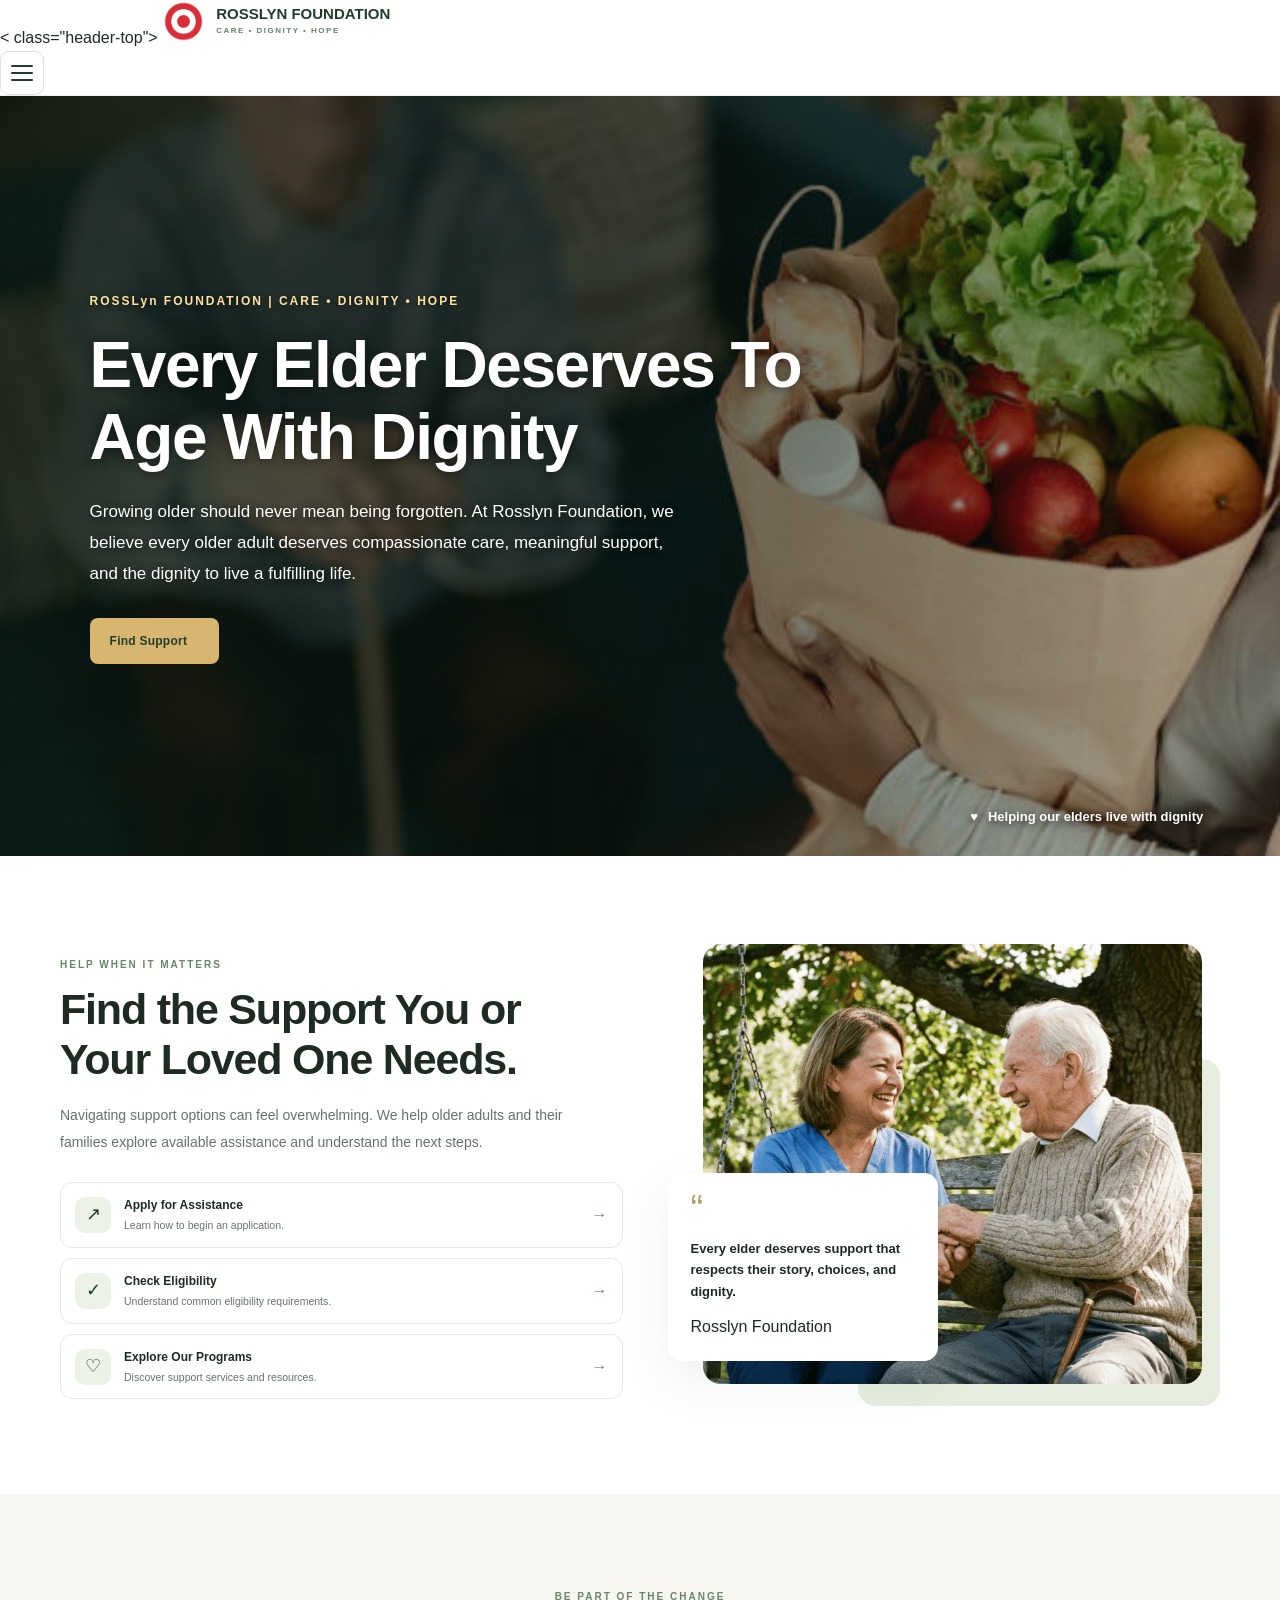
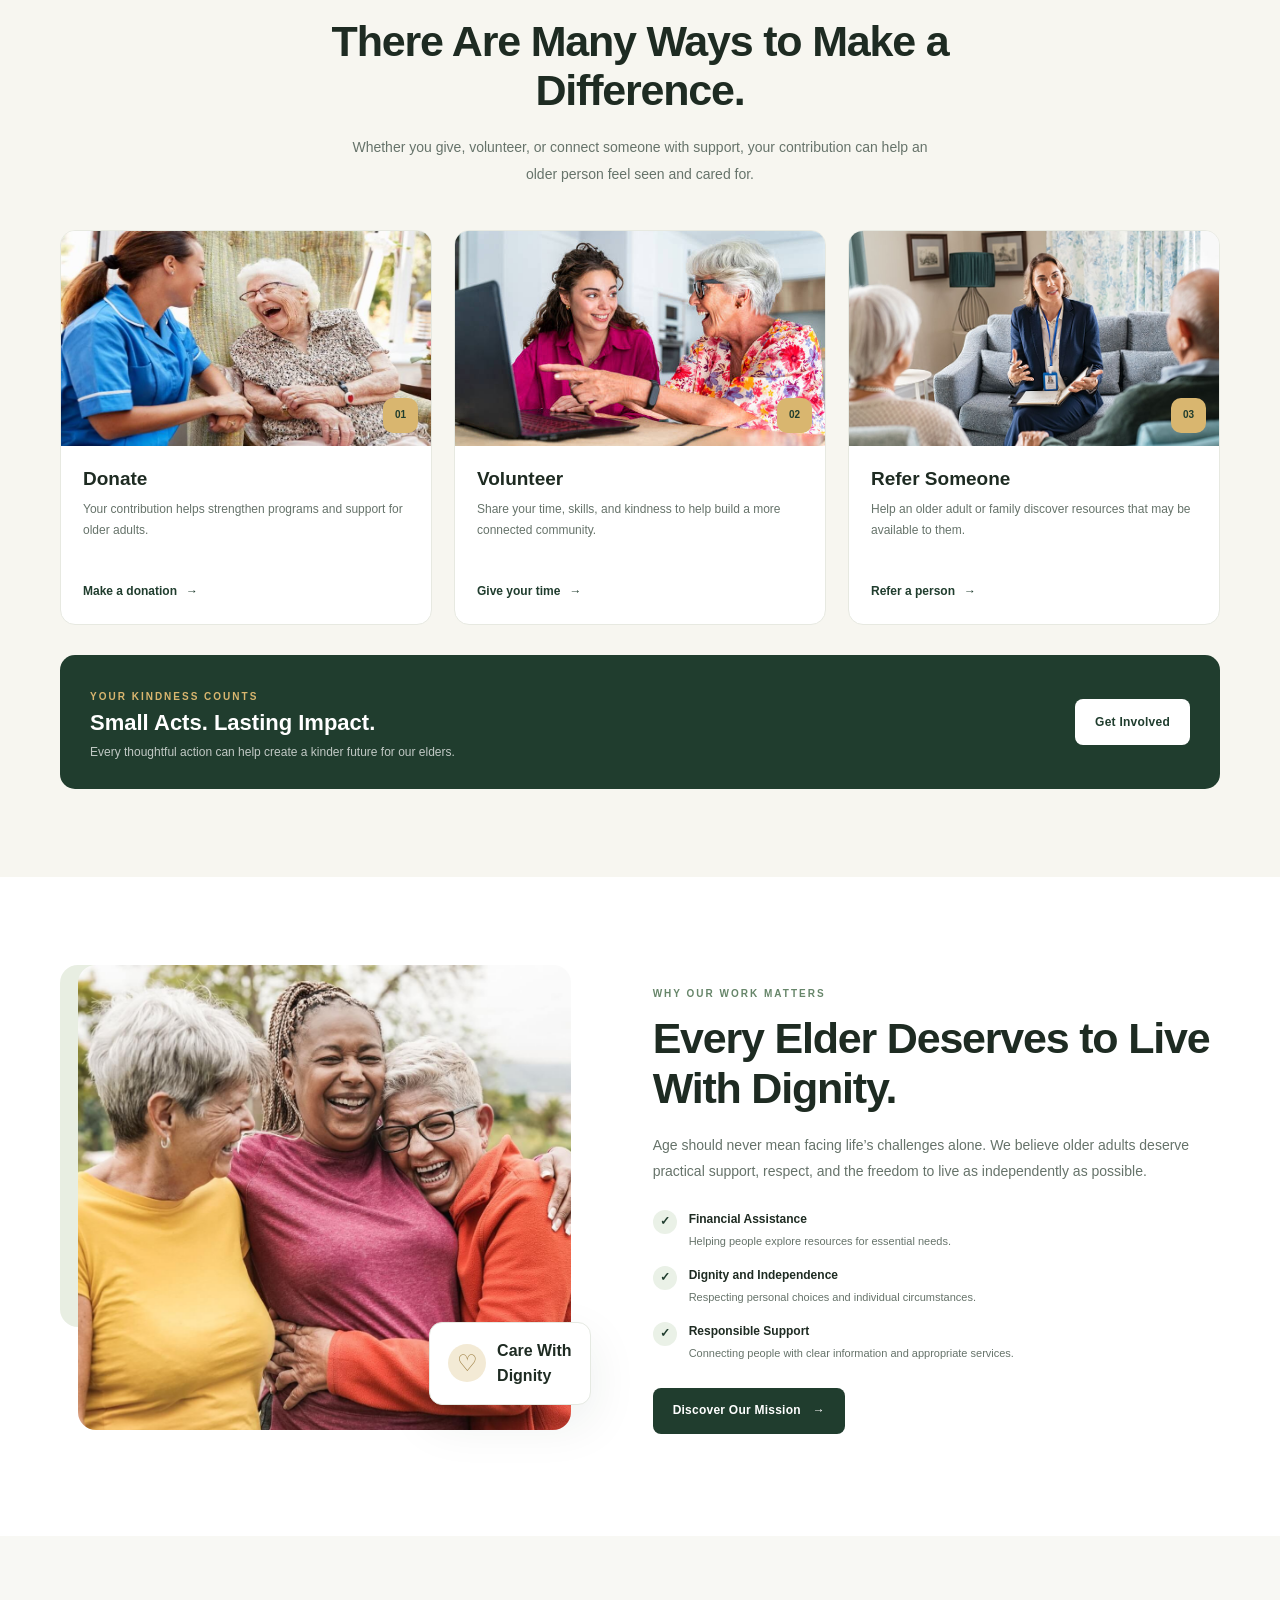
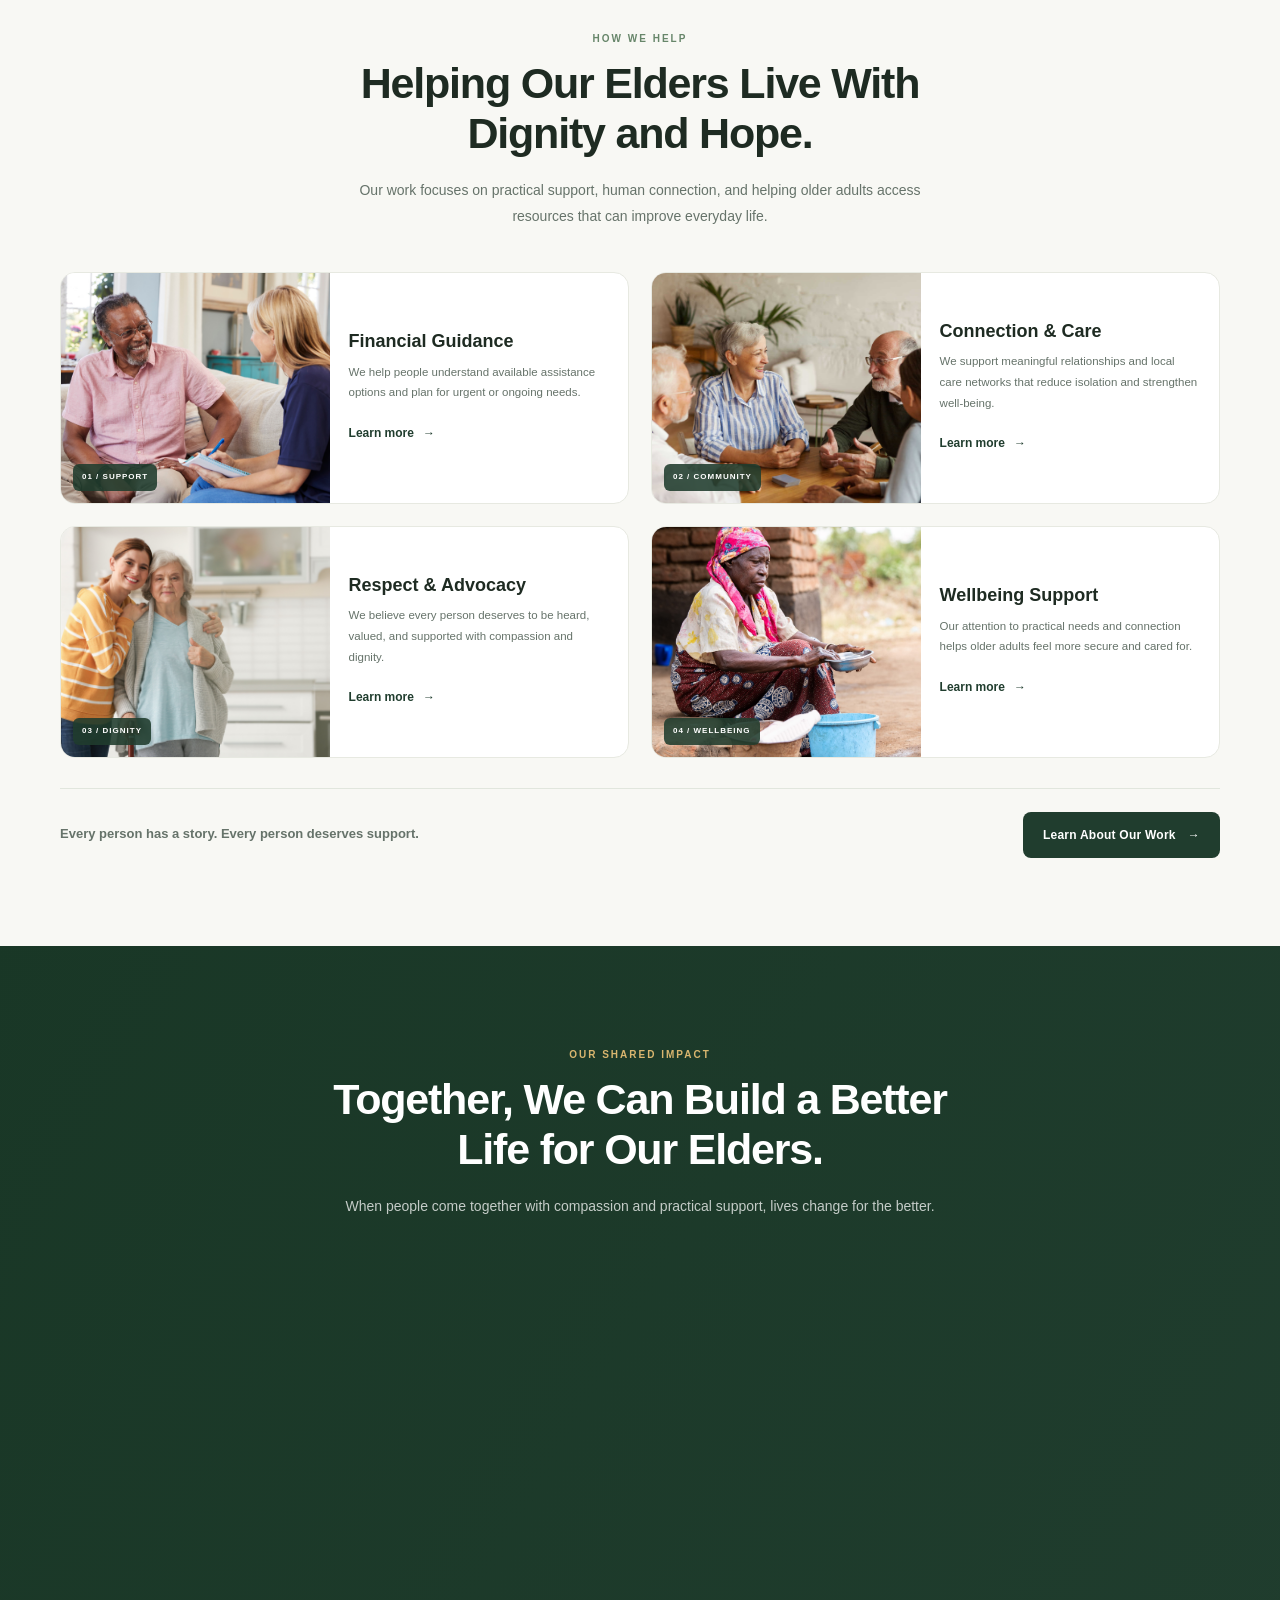
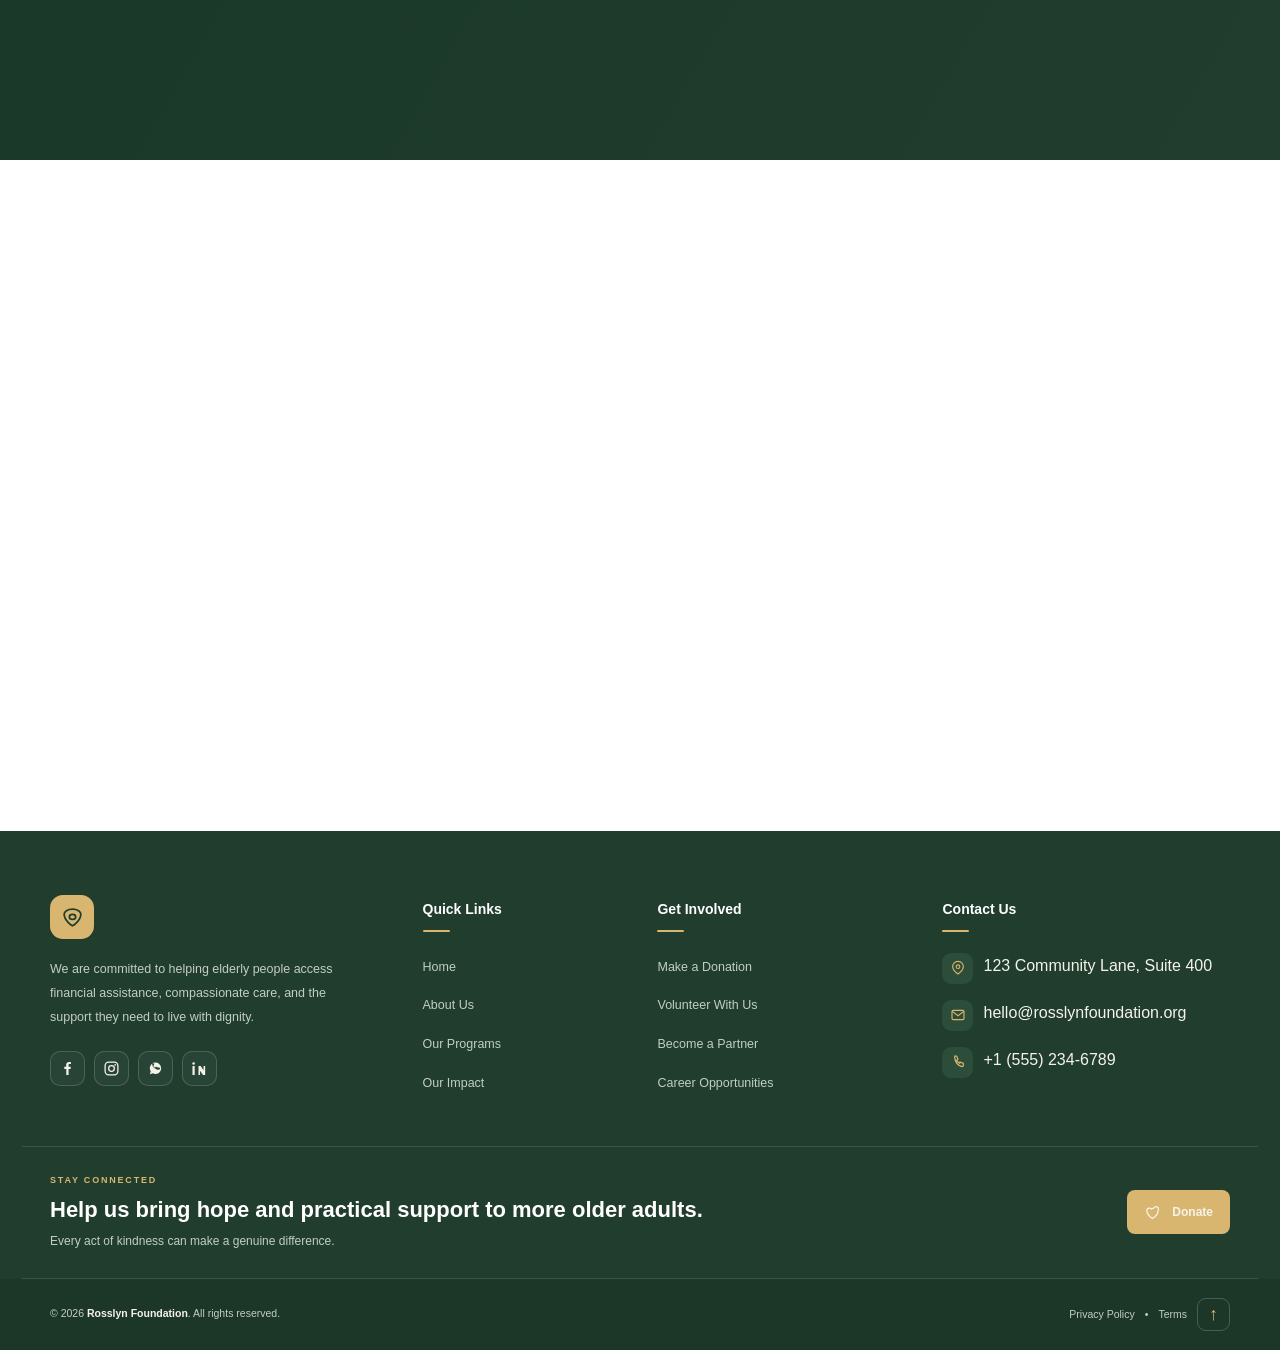
==== commit 21b5a365: "Update volunteer link to point to volunteer.html" ====
--- a/index.html
+++ b/index.html
@@ -11,7 +11,7 @@
   </head>
   <body>
     <header class="site-header" id="top">
-      <div class="header-top">
+      < class="header-top">
         <a class="site-logo" href="#home" data-site-view="home" aria-label="Rosslyn Foundation home">
           <img src="logo.png" alt="" width="46" height="46" />
           <span><strong>ROSSLYN FOUNDATION</strong><small>CARE • DIGNITY • HOPE</small></span>
@@ -393,7 +393,7 @@
             <h3>Get Involved</h3>
             <ul>
               <li><a href="/donate">Make a Donation</a></li>
-              <li><a href="/volunteer">Volunteer With Us</a></li>
+              <li><a href="volunteer.html">Volunteer With Us</a></li>
               <li><a href="/partner">Become a Partner</a></li>
               <li><a href="position.html">Career Opportunities</a></li>
             </ul>
